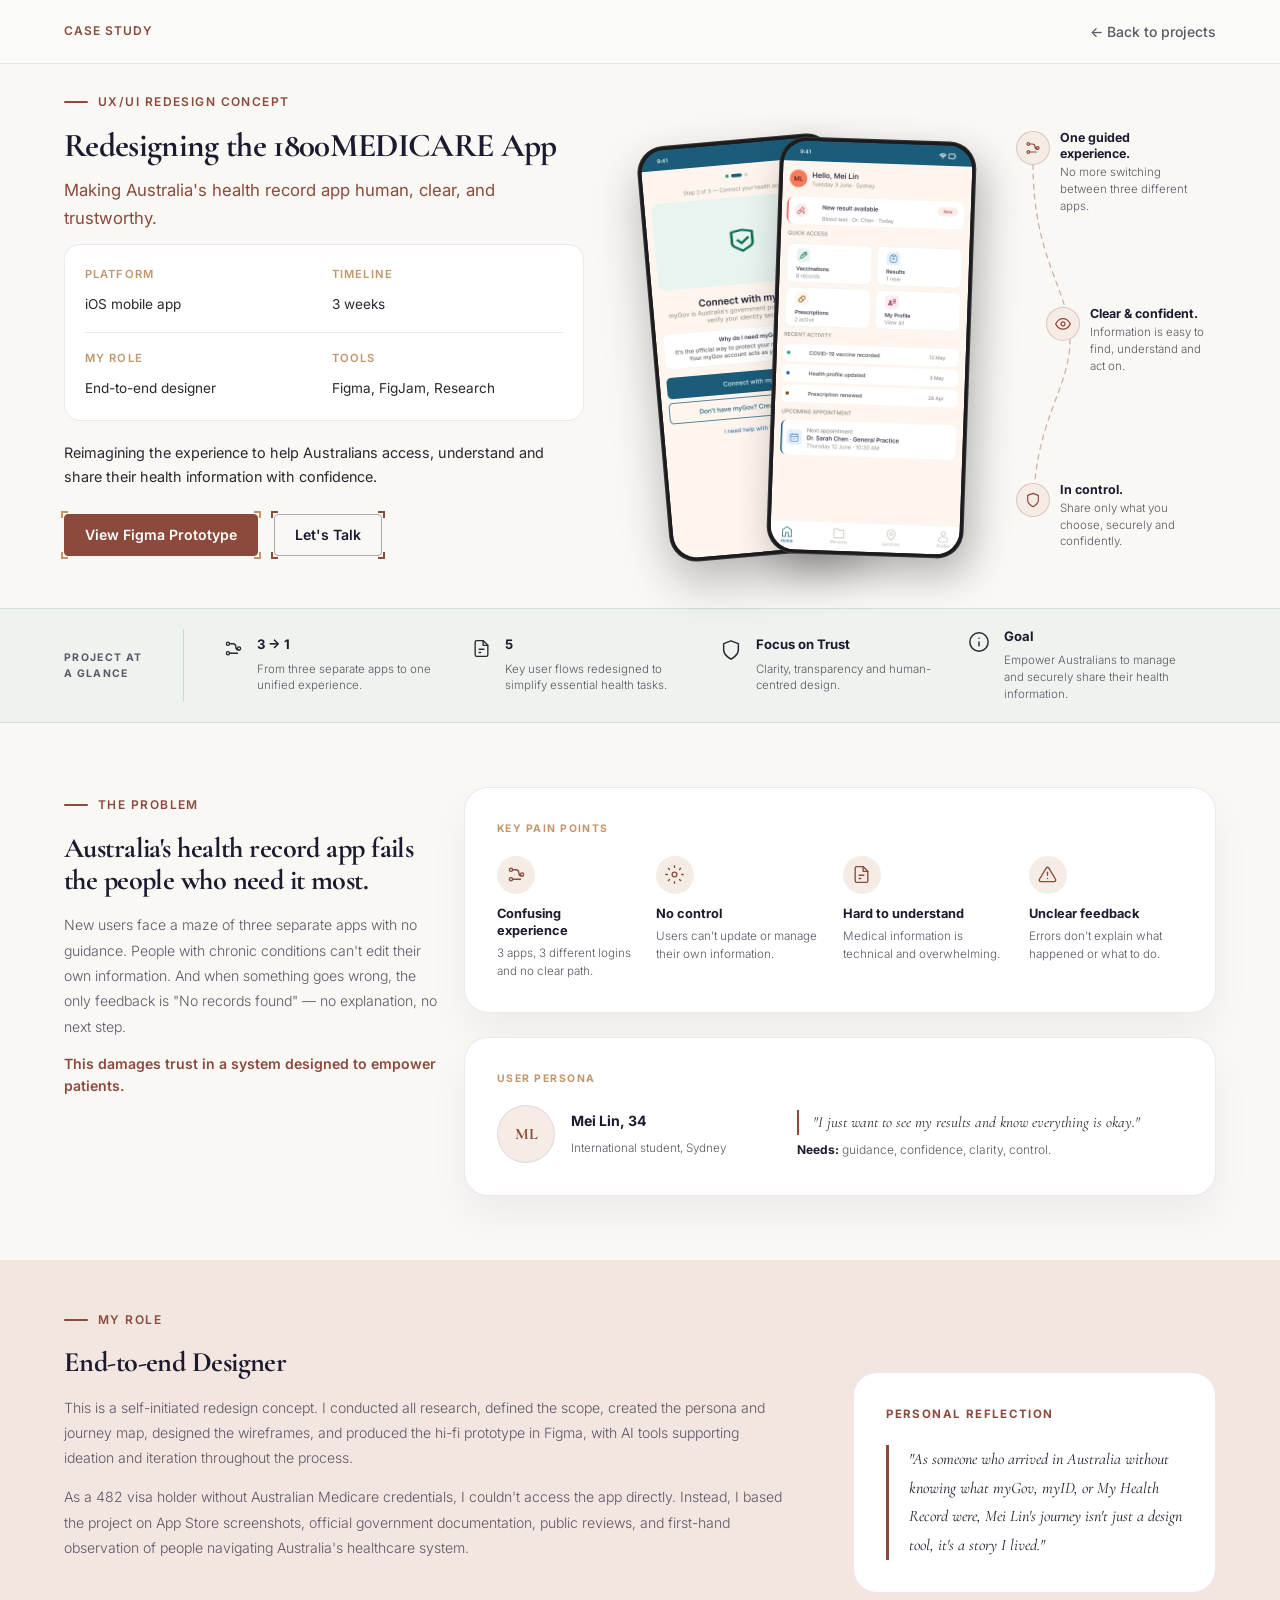
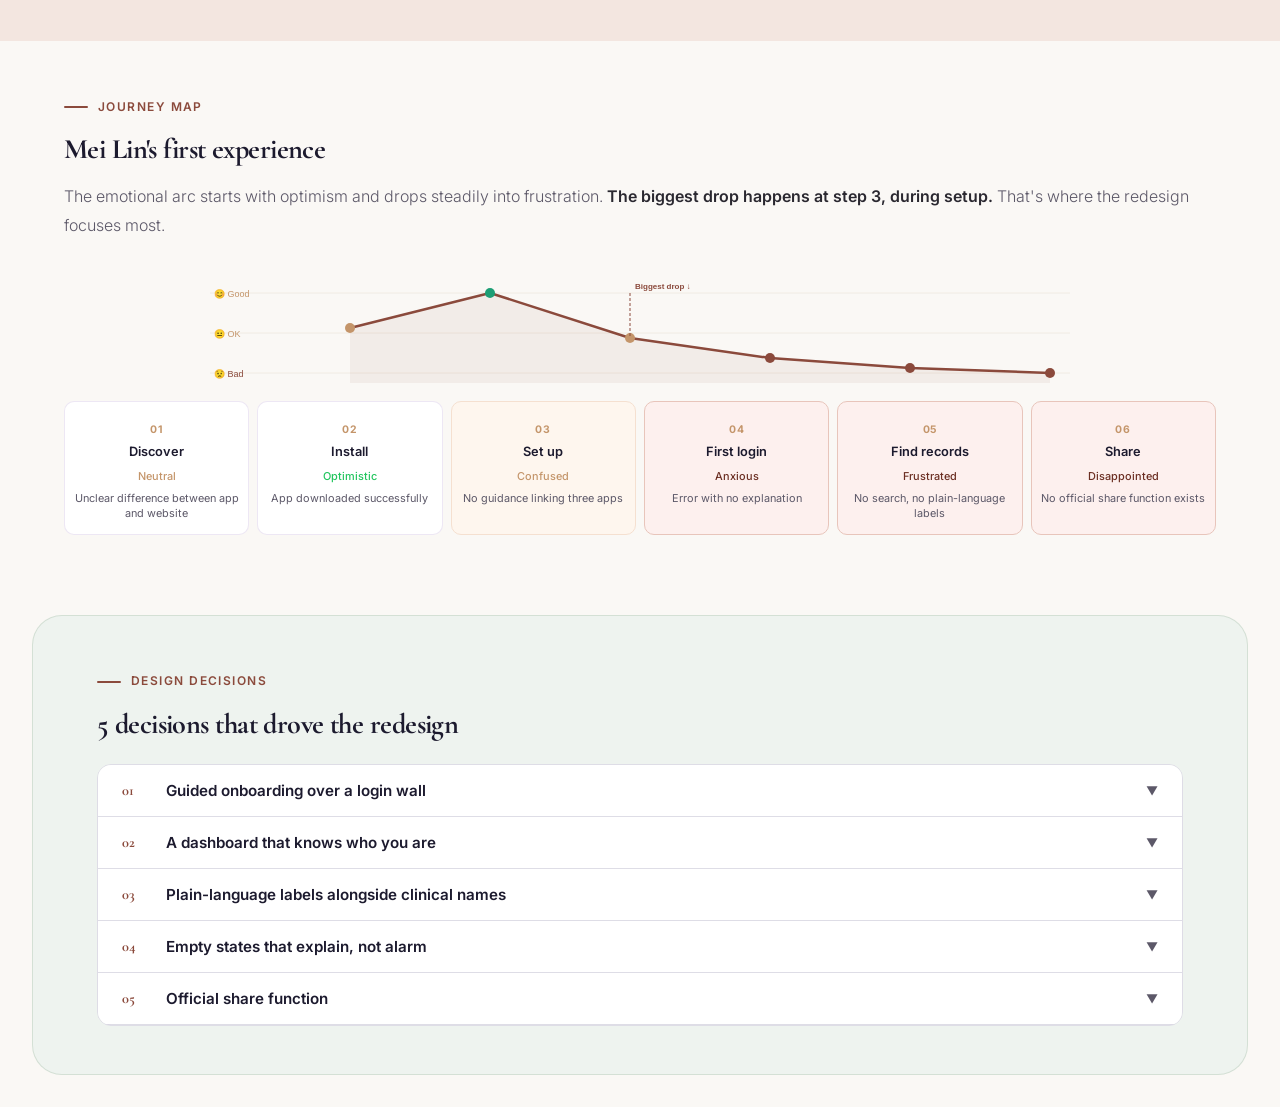
==== case-study-1800medicare.html @ b28e89ba "Add Design Decisions Section" ====
<!DOCTYPE html>
<html lang="en">

<head>
    <meta charset="UTF-8">
    <meta name="viewport" content="width=device-width, initial-scale=1.0">

    <title>1800MEDICARE Redesign — Marlene Ivon Rouvier</title>

    <link rel="preconnect" href="https://fonts.googleapis.com">
    <link rel="preconnect" href="https://fonts.gstatic.com" crossorigin>

    <link
        href="https://fonts.googleapis.com/css2?family=Cormorant+Garamond:wght@300;400;600;700&family=Instrument+Serif:ital@0;1&family=Inter:wght@300;400;500;600;700&display=swap"
        rel="stylesheet">

    <!-- Global CSS -->
    <link rel="stylesheet" href="css/base.css">
    <link rel="stylesheet" href="css/navigation.css">
    <link rel="stylesheet" href="css/buttons.css">
    <link rel="stylesheet" href="css/animations.css">
    <link rel="stylesheet" href="css/footer.css">

    <!-- Case Study -->
    <link rel="stylesheet" href="css/case-studies/1800medicare.css">
</head>
<!DOCTYPE html>
<html lang="en">

<head>
    <meta charset="UTF-8">
    <meta name="viewport" content="width=device-width, initial-scale=1.0">

    <title>1800MEDICARE Redesign — Marlene Ivon Rouvier</title>

    <link rel="preconnect" href="https://fonts.googleapis.com">
    <link rel="preconnect" href="https://fonts.gstatic.com" crossorigin>

    <link
        href="https://fonts.googleapis.com/css2?family=Cormorant+Garamond:wght@300;400;600;700&family=Instrument+Serif:ital@0;1&family=Inter:wght@300;400;500;600;700&display=swap"
        rel="stylesheet">

    <!-- Global CSS -->
    <link rel="stylesheet" href="css/base.css">
    <link rel="stylesheet" href="css/navigation.css">
    <link rel="stylesheet" href="css/buttons.css">
    <link rel="stylesheet" href="css/animations.css">
    <link rel="stylesheet" href="css/footer.css">

    <!-- Case Study -->
    <link rel="stylesheet" href="css/case-studies/1800medicare.css">
</head>

<body>
    <!-- NAV -->
    <nav class="navbar">

        <span class="navbar-label">
            Case Study
        </span>

        <a href="index.html#work" class="navbar-back">
            ← Back to projects
        </a>

    </nav>

    <!-- HERO -->
    <section class="cs-hero fade-up">

        <div class="cs-hero-grid">

            <!-- LEFT COLUMN -->
            <div class="cs-hero-left">

                <p class="cs-section-eyebrow">
                    UX/UI Redesign Concept
                </p>

                <h1 class="cs-title">
                    Redesigning the 1800MEDICARE App
                </h1>

                <p class="cs-subtitle">
                    Making Australia's health record app human, clear, and trustworthy.
                </p>

                <div class="cs-project-card">

                    <div class="cs-project-grid cs-project-grid--border">

                        <div class="cs-meta-item">
                            <span class="cs-meta-label">Platform</span>
                            <p class="cs-meta-value">iOS mobile app</p>
                        </div>

                        <div class="cs-meta-item">
                            <span class="cs-meta-label">Timeline</span>
                            <p class="cs-meta-value">3 weeks</p>
                        </div>

                    </div>

                    <div class="cs-project-grid">

                        <div class="cs-meta-item">
                            <span class="cs-meta-label">My Role</span>
                            <p class="cs-meta-value">End-to-end designer</p>
                        </div>

                        <div class="cs-meta-item">
                            <span class="cs-meta-label">Tools</span>
                            <p class="cs-meta-value">Figma, FigJam, Research</p>
                        </div>

                    </div>

                </div>

                <p class="cs-reimagine">
                    Reimagining the experience to help Australians access, understand and share their health
                    information with confidence.
                </p>

                <div class="cs-cta-row">

                    <a href="https://www.figma.com/proto/Ttq78JBfMDkbmSmDceXAiI/1800MEDICARE-%E2%80%94-UX-Redesign-Marlene-Ivon-Rouvier-%C2%B7-2026?node-id=2-3&t=emNvY8ijA3OHUoI8-1"
                        target="_blank" class="btn btn-primary">

                        <span class="c-tl"></span>
                        <span class="c-tr"></span>
                        <span class="c-bl"></span>
                        <span class="c-br"></span>

                        View Figma Prototype

                    </a>

                    <a href="mailto:marlenei.rouvier@gmail.com" class="btn btn-ghost">

                        <span class="c-tl"></span>
                        <span class="c-tr"></span>
                        <span class="c-bl"></span>
                        <span class="c-br"></span>

                        Let's Talk

                    </a>

                </div>

            </div>

            <!-- RIGHT COLUMN -->
            <div class="cs-hero-right">

                <div class="cs-phones-wrap">

                    <div class="cs-phone cs-phone-back">
                        <img src="./assets/images/1800-medicare-onboarding-mobile.png"
                            alt="1800MEDICARE onboarding screen">
                    </div>

                    <div class="cs-phone cs-phone-front">
                        <img src="./assets/images/1800-medicare-home-mobile.png" alt="1800MEDICARE dashboard">
                    </div>

                </div>

                <div class="cs-highlights">

                    <div class="cs-icons-wrap">

                        <svg class="cs-connector-svg" viewBox="0 0 200 420" fill="none"
                            xmlns="http://www.w3.org/2000/svg">

                            <path d="M17 34 C17 130, 54 160, 54 210 C54 260, 17 290, 17 386" stroke="var(--primary)"
                                stroke-width="1.3" stroke-dasharray="5 5" stroke-linecap="round" opacity="0.4" />

                        </svg>

                        <div class="cs-icon-item cs-icon-item-1">

                            <div class="cs-icon-circle">

                                <svg width="16" height="16" viewBox="0 0 24 24" fill="none" stroke="var(--primary)"
                                    stroke-width="1.8" stroke-linecap="round" stroke-linejoin="round">

                                    <circle cx="5" cy="6" r="2" />
                                    <circle cx="19" cy="12" r="2" />
                                    <circle cx="5" cy="18" r="2" />

                                    <path d="M7 6h4a4 4 0 0 1 4 4a4 4 0 0 0 4 4" />
                                    <path d="M17 18H7" />

                                </svg>

                            </div>

                            <div>

                                <div class="cs-icon-title">
                                    One guided experience.
                                </div>

                                <div class="cs-icon-sub">
                                    No more switching between three different apps.
                                </div>

                            </div>

                        </div>

                        <div class="cs-icon-item cs-icon-item-2">

                            <div class="cs-icon-circle">

                                <svg width="16" height="16" viewBox="0 0 24 24" fill="none" stroke="var(--primary)"
                                    stroke-width="1.8" stroke-linecap="round" stroke-linejoin="round">

                                    <path d="M1 12s4-8 11-8 11 8 11 8-4 8-11 8-11-8-11-8z" />
                                    <circle cx="12" cy="12" r="3" />

                                </svg>

                            </div>

                            <div>

                                <div class="cs-icon-title">
                                    Clear &amp; confident.
                                </div>

                                <div class="cs-icon-sub">
                                    Information is easy to find, understand and act on.
                                </div>

                            </div>

                        </div>

                        <div class="cs-icon-item cs-icon-item-3">

                            <div class="cs-icon-circle">

                                <svg width="16" height="16" viewBox="0 0 24 24" fill="none" stroke="var(--primary)"
                                    stroke-width="1.8" stroke-linecap="round" stroke-linejoin="round">

                                    <path d="M12 22s8-4 8-10V5l-8-3-8 3v7c0 6 8 10 8 10z" />

                                </svg>

                            </div>

                            <div>

                                <div class="cs-icon-title">
                                    In control.
                                </div>

                                <div class="cs-icon-sub">
                                    Share only what you choose, securely and confidently.
                                </div>

                            </div>

                        </div>

                    </div>

                </div>

            </div>

        </div>

    </section>

    <!-- PROJECT AT GLANCE -->
    <section class="cs-glance">

        <aside class="cs-glance-label">
            PROJECT AT<br>A GLANCE
        </aside>

        <div class="cs-glance-items" id="project-glance"></div>

    </section>

    <!-- PROBLEM SECTION -->
    <section class="cs-content">

        <div class="cs-problem-wrap fade-up">

            <!-- LEFT -->
            <div class="cs-problem-left">

                <div class="cs-section-eyebrow"> The Problem </div>

                <h2 class="cs-section-title">
                    Australia's health record app fails the people who need it most.
                </h2>

                <p class="cs-section-text">
                    New users face a maze of three separate apps with no guidance. People with
                    chronic conditions can't edit their own information. And when something goes wrong, the only
                    feedback is "No records found" — no explanation, no next step.
                </p>

                <p class="cs-problem-highlight">
                    This damages trust in a system designed to empower patients.
                </p>

            </div>

            <!-- RIGHT -->
            <div class="cs-problem-right">

                <div class="cs-problem-card">

                    <div class="cs-card-eyebrow">
                        Key Pain Points
                    </div>

                    <div id="pain-points" class="cs-pain-grid"> </div>

                </div>

                <div class="cs-problem-card">

                    <div class="cs-card-eyebrow">
                        User Persona
                    </div>

                    <div id="persona"></div>

                </div>

            </div>

        </div>

    </section>

    <!-- MY ROLE SECTION -->
    <section class="cs-role fade-up">

        <div class="cs-role-left">

            <div class="cs-section-eyebrow">
                My Role
            </div>

            <h2 class="cs-section-title">
                End-to-end Designer
            </h2>

            <p class="cs-section-text">
                This is a self-initiated redesign concept. I conducted all research,
                defined the scope, created the persona and journey map, designed the
                wireframes, and produced the hi-fi prototype in Figma, with AI tools
                supporting ideation and iteration throughout the process.
            </p>

            <p class="cs-section-text">
                As a 482 visa holder without Australian Medicare credentials, I
                couldn't access the app directly. Instead, I based the project on
                App Store screenshots, official government documentation, public
                reviews, and first-hand observation of people navigating Australia's
                healthcare system.
            </p>

        </div>

        <aside class="cs-role-reflection">

            <span class="cs-reflection-label">
                Personal Reflection
            </span>

            <blockquote class="cs-reflection-quote">
                "As someone who arrived in Australia without knowing what myGov,
                myID, or My Health Record were, Mei Lin's journey isn't just a
                design tool, it's a story I lived."
            </blockquote>

        </aside>

    </section>




    <!-- JOURNEY MAP -->
    <section class="cs-section fade-up">

        <div class="cs-section-eyebrow">
            Journey map
        </div>

        <h2 class="cs-section-title">
            Mei Lin's first experience
        </h2>

        <p class="cs-section-description">
            The emotional arc starts with optimism and drops steadily into frustration.
            <strong>The biggest drop happens at step 3, during setup.</strong>
            That's where the redesign focuses most.
        </p>

        <div class="cs-journey-chart">

            <svg viewBox="0 0 860 120" xmlns="http://www.w3.org/2000/svg">

                <line x1="0" y1="20" x2="860" y2="20" stroke="#F0EBE3" stroke-width="1" />
                <line x1="0" y1="60" x2="860" y2="60" stroke="#F0EBE3" stroke-width="1" />
                <line x1="0" y1="100" x2="860" y2="100" stroke="#F0EBE3" stroke-width="1" />

                <text x="4" y="24" font-size="9" fill="#C4956A" font-family="Plus Jakarta Sans, sans-serif">
                    😊 Good
                </text>

                <text x="4" y="64" font-size="9" fill="#C4956A" font-family="Plus Jakarta Sans, sans-serif">
                    😐 OK
                </text>

                <text x="4" y="104" font-size="9" fill="#8B4A3C" font-family="Plus Jakarta Sans, sans-serif">
                    😟 Bad
                </text>

                <polyline points="140,55 280,20 420,65 560,85 700,95 840,100" fill="none" stroke="#8B4A3C"
                    stroke-width="2.5" stroke-linejoin="round" stroke-linecap="round" />

                <polygon points="140,55 280,20 420,65 560,85 700,95 840,100 840,110 140,110" fill="#8B4A3C"
                    opacity="0.07" />

                <circle cx="140" cy="55" r="5" fill="#C4956A" />
                <circle cx="280" cy="20" r="5" fill="#1D9E75" />
                <circle cx="420" cy="65" r="5" fill="#C4956A" />
                <circle cx="560" cy="85" r="5" fill="#8B4A3C" />
                <circle cx="700" cy="95" r="5" fill="#8B4A3C" />
                <circle cx="840" cy="100" r="5" fill="#8B4A3C" />

                <line x1="420" y1="20" x2="420" y2="65" stroke="#8B4A3C" stroke-width="1" stroke-dasharray="3 2" />

                <text x="425" y="16" font-size="8" fill="#8B4A3C" font-family="Plus Jakarta Sans, sans-serif"
                    font-weight="600">
                    Biggest drop ↓
                </text>

            </svg>

        </div>

        <div class="cs-journey-grid" id="journey-grid">
        </div>

    </section>

    <!-- DESIGN DECISIONS -->
    <section class="cs-section cs-section-design fade-up">

        <div class="cs-section-eyebrow">
            Design decisions
        </div>

        <h2 class="cs-section-title">
            5 decisions that drove the redesign
        </h2>

        <div class="accordion" id="design-decisions">
        </div>

    </section>


    <script type="module" src="./js/app.js"></script>

</body>

</html>
---- css/base.css ----
/**********************************************
VARIABLES
**********************************************/

:root {

    /* Brand */
    --primary: #8B4A3C;
    --primary-dark: #6B2E22;
    --primary-light: #F5EDE5;

    --accent: #C4956A;
    --accent-light: #F5E0D0;
    --accent-ultralight: #FEF6EE;
    --blush-background: #F3E6E0;

    --sage-light: #EEF3EF;

    /* Neutrals */
    --cream: #FAF8F5;
    --sand: #F0EBE3;
    --white: #FFFFFF;

    /* Text */
    --dark: #1C1A2E;
    --text: #2A2830;
    --text-muted: #5C5868;
    --warm-gray: #8A8178;

    /* Feedback */
    --success: #22C55E;

    /* Borders */
    --border: rgba(107, 63, 160, .12);

    /* Typography */
    --serif: "Cormorant Garamond", Georgia, serif;
    --instrument: "Instrument Serif", Georgia, serif;
    --sans: "Inter", system-ui, sans-serif;

    /* Medicare */
    --med-teal: #1A5C7A;
    --med-teal-light: #E8F4F0;
    --med-sage: #6B8F71;
    --med-badstatus-bg: #FDF0EE;
    --med-badstatus-border: #E8C5BB;

}

/**********************************************
RESET
**********************************************/

*,
*::before,
*::after {
    margin: 0;
    padding: 0;
    box-sizing: border-box;
}

/**********************************************
GLOBAL
**********************************************/

html {
    scroll-behavior: smooth;
    overflow-x: hidden;
}

body {
    font-family: var(--sans);
    font-size: 16px;
    line-height: 1.7;

    color: var(--text);
    background: var(--cream);
}

::selection {
    background: var(--primary);
    color: var(--white);
}
---- css/navigation.css ----
/**********************************************
NAVIGATION
**********************************************/

.navbar {
    position: fixed;
    top: 0;
    left: 0;
    right: 0;

    z-index: 100;

    display: flex;
    align-items: center;
    justify-content: space-between;

    height: 64px;
    padding: 0 5vw;

    background: rgba(250, 250, 247, .9);
    backdrop-filter: blur(12px);

    border-bottom: 1px solid var(--border);
}

.nav-logo {
    display: flex;
    align-items: center;
    gap: 10px;
    text-decoration: none;
}

.nav-logo-monogram {
    font-family: var(--instrument);
    font-size: 1.25rem;
    color: var(--primary);
    letter-spacing: -0.01em;
    line-height: 1;
    white-space: nowrap;
    display: none;
}

.nav-logo-divider {
    color: var(--accent);
    font-weight: 300;
    margin: 0 1px;
}

.nav-logo-fullname {
    font-family: var(--instrument);
    font-size: 1.4rem;
    font-weight: 400;
    letter-spacing: 0.01em;
    color: var(--primary);
    white-space: nowrap;
    padding-left: 6px;
}


.nav-links {
    display: flex;
    gap: 2rem;
    list-style: none;
}

.nav-links a {
    font-size: 0.875rem;
    color: var(--text-muted);
    text-decoration: none;
    letter-spacing: 0.02em;
    transition: color 0.2s;
}

.nav-links a:hover {
    color: var(--primary);
}

/**********************************************
NAVIGATION MEDIA QUERIES
**********************************************/

@media (max-width:767px) {

    .nav-logo-fullname {
        display: none;
    }

    .nav-logo-monogram {
        display: inline;
    }

}
---- css/buttons.css ----
/**********************************************
BUTTONS
**********************************************/

.btn {
    display: inline-flex;
    align-items: center;
    gap: 8px;
    padding: 8px 20px;
    border-radius: 4px;
    font-size: 0.88rem;
    font-weight: 600;
    text-decoration: none;
    cursor: pointer;
    border: none;
    font-family: var(--sans);
    position: relative;

    transition:
        background-color .2s,
        border-color .2s,
        color .2s,
        transform .2s,
        box-shadow .2s;
}

.btn-small {
    padding: 6px 16px;
    font-size: .82rem;
}

.btn [class^="c-"] {
    position: absolute;
    width: 7px;
    height: 7px;
    background: transparent;
    z-index: 1;
}

.btn .c-tl {
    top: -4px;
    left: -4px;
    border-top: 2px solid currentColor;
    border-left: 2px solid currentColor;
}

.btn .c-tr {
    top: -4px;
    right: -4px;
    border-top: 2px solid currentColor;
    border-right: 2px solid currentColor;
}

.btn .c-bl {
    bottom: -4px;
    left: -4px;
    border-bottom: 2px solid currentColor;
    border-left: 2px solid currentColor;
}

.btn .c-br {
    bottom: -4px;
    right: -4px;
    border-bottom: 2px solid currentColor;
    border-right: 2px solid currentColor;
}

/**********************************************
BUTTON DECORATION
**********************************************/

.btn-primary [class^="c-"] {
    border-color: var(--accent);
}

/**********************************************
PRIMARY BUTTON
**********************************************/

.btn-primary {
    background: var(--primary);
    color: var(--white);
    border: 1.5px solid var(--primary);
}

.btn-primary:hover {
    background: var(--primary-dark);
    border-color: var(--primary-dark);
    transform: translateY(-2px);
    box-shadow: 0 6px 20px rgba(139, 74, 60, 0.25);
}

/**********************************************
GHOST BUTTON
**********************************************/

.btn-ghost {
    background: transparent;
    color: var(--dark);
    border: 1.5px solid rgba(28, 26, 46, 0.35);
}

.btn-ghost:hover {
    border-color: var(--primary);
    color: var(--primary);
    transform: translateY(-2px);
}

.btn-ghost [class^="c-"] {
    border-color: var(--primary);
}

.btn-ghost:hover [class^="c-"] {
    border-color: var(--primary);
}
---- css/animations.css ----
/***************************
ANIMATIONS 
****************************/

.fade-delay-1 {
    transition-delay: .15s;
}

/*.fade-up {
    opacity: 0;
    transform: translateY(24px);
    transition: opacity 0.6s ease, transform 0.6s ease;
}

.fade-up.visible {
    opacity: 1;
    transform: translateY(0);
}*/

@keyframes pulse{

    0%,
    100%{
        box-shadow:0 0 0 0 rgba(34,197,94,.5);
    }

    50%{
        box-shadow:0 0 0 6px rgba(34,197,94,0);
    }

}

/******************************
 SKILLS STRIP ANIMATIONS
******************************/

@keyframes ticker {

  from {
    transform: translateX(0);
  }

  to {
    transform: translateX(-50%);
  }

}

/****************************************
PROCESS SECTION ANIMATIONS
****************************************/

@keyframes processFadeIn {
  from {
    opacity: 0;
    transform: translateY(6px);
  }

  to {
    opacity: 1;
    transform: translateY(0);
  }
}

/****************************************
SCROLL TO TOP ANIMATIONS
****************************************/

@keyframes arrowFloat {
  from {
    transform: translateY(0);
  }
  to {
    transform: translateY(-4px);
  }
}
---- css/footer.css ----
/**********************************************
FOOTER
**********************************************/

.footer {
    padding: 1rem;
    background: var(--primary);
    display: flex;
    justify-content: center;
    align-items: center;
}

.footer-text {
    font-size: .8rem;
    color: rgba(255, 255, 255, .7);
    text-align: center;
    line-height: 1.6;
    font-weight: 400;
}
---- css/case-studies/1800medicare.css ----
/* ==========================================================
   NAV SECTION
========================================================== */

.navbar {
    position: sticky;
    top: 0;
    z-index: 100;
}

.navbar .container {
    display: flex;
    justify-content: space-between;
    align-items: center;
    min-height: 72px;
}

.navbar-label {
    font-size: .75rem;
    font-weight: 600;
    letter-spacing: .08em;
    text-transform: uppercase;
    color: var(--primary);
}

.navbar-back {
    color: var(--text-muted);
    text-decoration: none;
    font-weight: 500;
    transition: color .3s ease;
    font-size: .875rem;
}

.navbar-back:hover {
    color: var(--primary-dark);
}

/* ==========================================================
   HERO SECTION
========================================================== */

.cs-hero {
    padding: 1rem 5vw 3rem;
}

.cs-hero-grid {
    display: grid;
    grid-template-columns: repeat(2, 1fr);
    gap: 5rem;
    align-items: center;
}

.cs-hero-right {
    position: relative;
    display: flex;
    align-items: center;
    justify-content: center;
    gap: .5rem;
    min-height: 480px;
}

.cs-project-card {
    padding: 1.25rem;
    margin-bottom: 1.25rem;
    background: var(--white);
    border: 1px solid var(--border);
    border-radius: 16px;
}

.cs-project-grid {
    display: grid;
    grid-template-columns: repeat(2, 1fr);
    gap: 1rem;
}

.cs-project-grid--border {
    padding-bottom: 1rem;
    margin-bottom: 1rem;

    border-bottom: 1px solid var(--border);
}

.cs-meta-item {
    display: flex;
    flex-direction: column;
    gap: .35rem;
}

.cs-meta-label {
    font-size: 0.7rem;
    font-weight: 600;
    letter-spacing: 0.1em;
    text-transform: uppercase;
    color: var(--accent);
    margin-bottom: 3px;
}

.cs-meta-value {
    font-size: 0.85rem;
    color: var(--text);
}

.cs-phones-wrap {
    position: relative;
    width: 330px;
    height: 480px;
    flex-shrink: 0;
    margin-left: -10px;
}

.cs-phone {
    position: absolute;
    width: 195px;
    background: #1c1c1e;
    border-radius: 26px;
    padding: 3px 3px;
    box-shadow: 0 0 0 1px #3a3a3c, 0 20px 48px rgba(0, 0, 0, 0.28);
    overflow: hidden;
}

.cs-phone img {
    width: 100%;
    border-radius: 24px;
    display: block;
}

.cs-phone-back {
    left: 0;
    top: 60px;
    transform: rotate(-5deg);
    z-index: 1;
}

.cs-phone-front {
    left: 120px;
    top: 60px;
    transform: rotate(2deg);
    z-index: 2;
    box-shadow: 0 0 0 1px #3a3a3c, 8px 16px 40px rgba(0, 0, 0, 0.3);
}

.cs-icons-wrap {
    position: relative;
    width: 200px;
    height: 420px;
    flex-shrink: 0;
    margin-left: 24px;
    margin-top: 40px;
}

.cs-icon-item {
    position: absolute;
    display: flex;
    gap: 0.6rem;
    align-items: flex-start;
    z-index: 1;
    max-width: 185px;
}

.cs-icon-circle {
    width: 34px;
    height: 34px;
    border-radius: 50%;
    background: var(--primary-light);
    border: 1.5px solid rgba(139, 74, 60, 0.25);
    display: flex;
    align-items: center;
    justify-content: center;
    flex-shrink: 0;
    margin-top: 1px;
}

.cs-icon-title {
    font-size: 0.78rem;
    font-weight: 700;
    color: var(--dark);
    line-height: 1.3;
    margin-bottom: 2px;
}

.cs-icon-sub {
    font-size: 0.72rem;
    color: var(--text-muted);
    line-height: 1.45;
    font-weight: 300;
}

.cs-section-eyebrow {
    display: inline-flex;
    align-items: center;
    gap: 10px;
    margin-bottom: 1rem;
    color: var(--primary);
    font-size: .75rem;
    font-weight: 600;
    letter-spacing: .12em;
    text-transform: uppercase;
}

.cs-section-eyebrow:before {
    content: '';
    display: inline-block;
    width: 24px;
    height: 2px;
    background: var(--primary);
    border-radius: 1px;
}

.cs-connector-svg {
    position: absolute;
    left: 0;
    top: 0;
    width: 100%;
    height: 100%;
    pointer-events: none;
}

.cs-icon-item-1 {
    top: 0;
    left: 0;
}

.cs-icon-item-2 {
    top: 50%;
    left: 30px;
    transform: translateY(-50%);
}

.cs-icon-item-3 {
    bottom: 0;
    left: 0;
}

.cs-eyebrow::before {
    content: "";
    display: inline-block;
    width: 24px;
    height: 2px;

    background: var(--primary);
    border-radius: 1px;
}

.cs-title {
    font-family: var(--serif);
    font-size: clamp(1.4rem, 2.6vw, 2.1rem);
    line-height: 1.1;
    letter-spacing: -.02em;
    color: var(--dark);
    margin-bottom: .75rem;
}

.cs-subtitle {
    font-size: 1.05rem;
    color: var(--primary);
    line-height: 1.65;
    margin-bottom: .75rem;
    font-weight: 400;
}

.cs-reimagine {
    max-width: 480px;
    margin-bottom: 1.5rem;
    font-size: .9rem;
    line-height: 1.7;
}

.cs-cta-row {
    display: flex;
    flex-wrap: wrap;
    gap: 1rem;
    margin-top: 1.5rem;
}

@media (max-width: 992px) {

    .cs-hero-grid {
        grid-template-columns: 1fr;
    }

    .cs-hero-right {
        min-height: 360px;
        justify-content: flex-start;
    }

    .cs-icons-wrap {
        right: 0;
    }

}

/*==================================================
PROJECT AT A GLANCE
==================================================*/

.cs-glance {
    padding: 1.25rem 5vw;
    background: var(--sage-light);
    border-top: 1px solid rgba(107, 143, 113, 0.2);
    border-bottom: 1px solid rgba(107, 143, 113, 0.2);
    display: flex;
    align-items: stretch;
    gap: 0;
}

.cs-glance-label {
    font-family: var(--sans);
    font-size: 0.65rem;
    font-weight: 700;
    letter-spacing: 0.13em;
    text-transform: uppercase;
    color: var(--text-muted);
    line-height: 1.5;
    padding-right: 2.5rem;
    border-right: 1px solid rgba(107, 143, 113, 0.25);
    display: flex;
    align-items: center;
    white-space: nowrap;
    flex-shrink: 0;
}

.cs-glance-items {
    display: flex;
    flex: 1;
    align-items: center;
    padding-left: 2.5rem;
    gap: 0;
}

.cs-glance-item {
    display: flex;
    align-items: flex-start;
    gap: 0.9rem;
    flex: 1;
    padding: 0 1.5rem 0 0;
}

.cs-glance-icon {
    color: var(--sage-dark);
    flex-shrink: 0;
    margin-top: 2px;
}

.cs-glance-content {
    display: flex;
    flex-direction: column;
    gap: .35rem;
}

.cs-glance-stat {
    font-family: var(--sans);
    font-size: 0.82rem;
    font-weight: 700;
    color: var(--dark);
    line-height: 1.2;
    margin-bottom: 2px;
}

.cs-glance-desc {
    font-family: var(--sans);
    font-size: 0.72rem;
    color: var(--text-muted);
    line-height: 1.45;
    font-weight: 300;
}

@media (max-width: 992px) {

    .cs-glance-grid {
        grid-template-columns: 1fr;
    }

    .cs-glance-items {
        grid-template-columns: 1fr;
    }

}

/* ==========================================================
   THE PROBLEM
========================================================== */

.cs-content {
    padding: 4rem 5vw;
}

.cs-problem-wrap {
    display: grid;
    grid-template-columns: 1fr 2fr;
    gap: 1.5rem;
    align-items: start;
}

/* LEFT COLUMN */
.cs-problem-eyebrow::before {
    content: "";
    width: 24px;
    height: 2px;
    background: var(--primary);
}

.cs-section-title {
    font-family: var(--serif);
    font-size: clamp(1.4rem, 2.2vw, 1.9rem);
    color: var(--dark);
    line-height: 1.15;
    letter-spacing: -0.02em;
    margin-bottom: 1rem;
}

.cs-section-text {
    font-size: 0.88rem;
    color: var(--text-muted);
    line-height: 1.8;
    font-weight: 300;
    margin-bottom: 0.85rem;
}

.cs-problem-highlight {
    font-size: 0.88rem;
    color: var(--primary);
    font-weight: 600;
    line-height: 1.6;
}

/* RIGHT COLUMN */

.cs-problem-right {
    display: flex;
    flex-direction: column;
    gap: 1.5rem;
}

.cs-problem-card {
    padding: 2rem;
    background: var(--white);
    border: 1px solid var(--border);
    border-radius: 24px;
    box-shadow:
        0 20px 40px rgba(28, 26, 46, .05);
}

.cs-card-eyebrow {
    font-size: 0.65rem;
    font-weight: 700;
    letter-spacing: 0.14em;
    text-transform: uppercase;
    color: var(--accent);
    margin-bottom: 1.1rem;
}

/* PAIN POINTS */

.cs-pain-grid {
    display: flex;
    gap: 1.5rem;
}

.cs-pain-grid>div {
    display: flex;
    flex-direction: column;
}

.cs-pain-icon {
    width: 38px;
    height: 38px;
    margin-bottom: .8rem;
    display: flex;
    align-items: center;
    justify-content: center;
    border-radius: 50%;
    background: var(--primary-light);
    color: var(--primary);
}

.cs-pain-title {
    font-size: 0.8rem;
    font-weight: 700;
    color: var(--dark);
    margin-bottom: 0.25rem;
    line-height: 1.3;
}

.cs-pain-desc {
    font-size: 0.73rem;
    color: var(--text-muted);
    line-height: 1.55;
    font-weight: 300;
}

/* PERSONA */

.cs-persona-top {
    display: flex;
    align-items: center;
    gap: 1rem;
    margin-bottom: 1.5rem;
}

.cs-persona-layout {
    display: grid;
    grid-template-columns: 260px 1fr;
    gap: 2.5rem;
    align-items: center;
}

.cs-persona-profile {
    display: flex;
    align-items: center;
    gap: 1rem;
}

.cs-persona-avatar {
    width: 58px;
    height: 58px;
    display: flex;
    align-items: center;
    justify-content: center;
    border-radius: 50%;
    background: var(--primary-light);
    color: var(--primary);
    font-weight: 700;
    border: 1px solid var(--border);
    font-family: var(--serif);
}

.cs-persona-name {
    font-size: 0.88rem;
    font-weight: 700;
    color: var(--dark);
    margin-bottom: 0.4rem;
}

.cs-persona-role {
    font-size: 0.73rem;
    color: var(--text-muted);
    font-weight: 300;
}

.cs-persona-quote {
    font-family: var(--serif);
    font-size: 0.95rem;
    color: var(--text);
    line-height: 1.65;
    font-style: italic;
    border-left: 2px solid var(--primary);
    padding-left: 0.85rem;
    margin-bottom: 0.3rem;
}

.cs-persona-needs {
    font-size: 0.75rem;
    color: var(--text-muted);
    line-height: 1.6;
    font-weight: 300;
}

.cs-persona-needs strong {
    color: var(--dark);
}

/* RESPONSIVE */

@media (max-width: 900px) {
    .cs-problem-wrap {
        grid-template-columns: 1fr;
    }

    .cs-problem-left {
        position: static;
    }

    .cs-pain-grid {
        grid-template-columns: 1fr;
    }

    .cs-persona-layout {
        grid-template-columns: 1fr;
        gap: 1.5rem;
    }

}

/* ==========================================================
   MY ROLE
========================================================== */

.cs-role {
    display: grid;
    grid-template-columns: 2fr 1fr;
    gap: 4rem;
    align-items: start;
    padding: 3rem 5vw;
    font-size: 0.72rem;
    color: var(--text-muted);
    background-color: var(--blush-background);
}

.cs-role-skills {
    display: flex;
    flex-wrap: wrap;
    gap: .75rem;
    margin: 2rem 0;
}

.cs-role-chip {
    padding: .6rem 1rem;
    border: 1px solid var(--border);
    border-radius: 999px;
    background: var(--white);
    font-size: .8rem;
    font-weight: 500;
    color: var(--primary);
}

.cs-role-reflection {
    margin-top: 4rem;
    padding: 2rem;
    background: var(--white);
    border: 1px solid var(--border);
    border-radius: 24px;
}

.cs-reflection-label {
    display: inline-block;
    margin-bottom: 1.25rem;
    color: var(--primary);
    font-size: .72rem;
    font-weight: 700;
    letter-spacing: .12em;
    text-transform: uppercase;
}

.cs-reflection-quote {
    margin: 0;
    padding-left: 1.25rem;
    border-left: 3px solid var(--primary);
    font-family: var(--serif);
    font-size: 1rem;
    line-height: 1.8;
    font-style: italic;
    color: var(--dark);
}

@media (max-width:900px) {
    .cs-role {
        grid-template-columns: 1fr;
        gap: 2.5rem;
    }

    .cs-role-reflection {
        position: static;
    }
}







/* ==========================================================
   JOURNEY MAP
========================================================== */

.cs-section {
    padding: 3rem 5vw;
}

.cs-section-description {
    font-size: 1rem;
    color: var(--text-muted);
    line-height: 1.85;
    font-weight: 300;
    margin-bottom: 1rem;
}

.cs-section p strong {
    color: var(--text);
    font-weight: 600;
}

.cs-journey-chart {
    margin-top: 2rem;
    overflow-x: auto;
    text-align: center;
}

.cs-journey-chart svg {
    width: 100%;
    max-width: 860px;
    display: block;
    margin: 0 auto;
}

.cs-journey-grid {
    display: grid;
    grid-template-columns: repeat(6, 1fr);
    gap: 0.5rem;
    margin-top: 0.5rem;
}

.cs-journey-card {
    text-align: center;
    padding: 0.75rem 0.5rem;
    background: var(--white);
    border-radius: 10px;
    border: 1px solid var(--border);
}

.cs-journey-card--neutral {
    background: var(--white);
}

.cs-journey-card--good .cs-journey-emotion {
    color: var(--success);
}

.cs-journey-card--focus {
    background: var(--accent-ultralight);
    border-color: var(--accent-light);
}

.cs-journey-card--focus .cs-journey-emotion {
    color: var(--accent);
}

.cs-journey-card--bad {
    background: var(--med-badstatus-bg);
    border-color: var(--med-badstatus-border);
}

.cs-journey-card--bad .cs-journey-emotion {
    color: var(--primary-dark);
}

.cs-journey-number {
    font-size: 0.65rem;
    font-weight: 700;
    color: var(--accent);
    letter-spacing: 0.08em;
    text-transform: uppercase;
    margin-bottom: 4px;
}

.cs-journey-title {
    font-size: 0.8rem;
    font-weight: 600;
    color: var(--dark);
    margin-bottom: 4px;
}

.cs-journey-emotion {
    font-size: 0.68rem;
    color: #C4956A;
    font-weight: 500;
    margin-bottom: 6px;
}

.cs-journey-description {
    font-size: 0.68rem;
    color: var(--text-muted);
    line-height: 1.4;
}

/* ==========================================================
   DESIGN DECISIONS
========================================================== */

.cs-section-design {
    background-color: var(--sage-light);
    margin: 2rem;
    border-radius: 30px;
    border: 1px solid rgba(107, 143, 113, 0.2);
}

.accordion-body {
    display: none;
}

.accordion {
    display: flex;
    flex-direction: column;
    border: 1px solid var(--border);
    border-radius: 14px;
    overflow: hidden;
    margin-top: 1.5rem;
}

.accordion-item {
    border-bottom: 1px solid var(--border);
}

.accordion-item.active .accordion-body {
    display: block;
}

.accordion-item.active .accordion-arrow {
    transform: rotate(180deg);
}

.accordion-trigger {
    width: 100%;
    background: #fff;
    border: none;
    cursor: pointer;
    padding: 1rem 1.5rem;
    display: flex;
    align-items: center;
    gap: 1rem;
    text-align: left;
    transition: background 0.2s;
    font-family: var(--sans);
}

.accordion-num {
    font-family: var(--serif);
    font-size: 0.9rem;
    font-weight: 700;
    color: var(--primary);
    flex-shrink: 0;
    min-width: 28px;
}

.accordion-title {
    font-size: 0.95rem;
    font-weight: 600;
    color: var(--dark);
    flex: 1;
}

.accordion-arrow {
    font-size: 0.75rem;
    color: var(--text-muted);
    transition: transform 0.2s;
    flex-shrink: 0;
}

.accordion-body {
    display: none;
    padding: 1rem 1.5rem 1.25rem;
    background: var(--cream);
}

.acc-ba {
    font-size: 0.85rem;
    line-height: 1.65;
    color: var(--text-muted);
    margin-bottom: 0.4rem;
    font-weight: 300;
}

.acc-ba strong {
    color: var(--dark);
    font-weight: 600;
}

.accordion-body.open {
    display: block;
}

.acc-note {
    margin-top: 0.75rem;
    background: var(--primary-light);
    border-radius: 8px;
    padding: 8px 12px;
    font-size: 0.75rem;
    color: var(--primary);
    font-family: monospace;
    border-left: 3px solid var(--primary);
    line-height: 1.5;
}

.acc-note::before {
    content: "⌨️ Dev note: ";
    font-weight: 600;
}
---- css/base.css ----
/**********************************************
VARIABLES
**********************************************/

:root {

    /* Brand */
    --primary: #8B4A3C;
    --primary-dark: #6B2E22;
    --primary-light: #F5EDE5;

    --accent: #C4956A;
    --accent-light: #F5E0D0;
    --accent-ultralight: #FEF6EE;
    --blush-background: #F3E6E0;

    --sage-light: #EEF3EF;

    /* Neutrals */
    --cream: #FAF8F5;
    --sand: #F0EBE3;
    --white: #FFFFFF;

    /* Text */
    --dark: #1C1A2E;
    --text: #2A2830;
    --text-muted: #5C5868;
    --warm-gray: #8A8178;

    /* Feedback */
    --success: #22C55E;

    /* Borders */
    --border: rgba(107, 63, 160, .12);

    /* Typography */
    --serif: "Cormorant Garamond", Georgia, serif;
    --instrument: "Instrument Serif", Georgia, serif;
    --sans: "Inter", system-ui, sans-serif;

    /* Medicare */
    --med-teal: #1A5C7A;
    --med-teal-light: #E8F4F0;
    --med-sage: #6B8F71;
    --med-badstatus-bg: #FDF0EE;
    --med-badstatus-border: #E8C5BB;

}

/**********************************************
RESET
**********************************************/

*,
*::before,
*::after {
    margin: 0;
    padding: 0;
    box-sizing: border-box;
}

/**********************************************
GLOBAL
**********************************************/

html {
    scroll-behavior: smooth;
    overflow-x: hidden;
}

body {
    font-family: var(--sans);
    font-size: 16px;
    line-height: 1.7;

    color: var(--text);
    background: var(--cream);
}

::selection {
    background: var(--primary);
    color: var(--white);
}
---- css/navigation.css ----
/**********************************************
NAVIGATION
**********************************************/

.navbar {
    position: fixed;
    top: 0;
    left: 0;
    right: 0;

    z-index: 100;

    display: flex;
    align-items: center;
    justify-content: space-between;

    height: 64px;
    padding: 0 5vw;

    background: rgba(250, 250, 247, .9);
    backdrop-filter: blur(12px);

    border-bottom: 1px solid var(--border);
}

.nav-logo {
    display: flex;
    align-items: center;
    gap: 10px;
    text-decoration: none;
}

.nav-logo-monogram {
    font-family: var(--instrument);
    font-size: 1.25rem;
    color: var(--primary);
    letter-spacing: -0.01em;
    line-height: 1;
    white-space: nowrap;
    display: none;
}

.nav-logo-divider {
    color: var(--accent);
    font-weight: 300;
    margin: 0 1px;
}

.nav-logo-fullname {
    font-family: var(--instrument);
    font-size: 1.4rem;
    font-weight: 400;
    letter-spacing: 0.01em;
    color: var(--primary);
    white-space: nowrap;
    padding-left: 6px;
}


.nav-links {
    display: flex;
    gap: 2rem;
    list-style: none;
}

.nav-links a {
    font-size: 0.875rem;
    color: var(--text-muted);
    text-decoration: none;
    letter-spacing: 0.02em;
    transition: color 0.2s;
}

.nav-links a:hover {
    color: var(--primary);
}

/**********************************************
NAVIGATION MEDIA QUERIES
**********************************************/

@media (max-width:767px) {

    .nav-logo-fullname {
        display: none;
    }

    .nav-logo-monogram {
        display: inline;
    }

}
---- css/buttons.css ----
/**********************************************
BUTTONS
**********************************************/

.btn {
    display: inline-flex;
    align-items: center;
    gap: 8px;
    padding: 8px 20px;
    border-radius: 4px;
    font-size: 0.88rem;
    font-weight: 600;
    text-decoration: none;
    cursor: pointer;
    border: none;
    font-family: var(--sans);
    position: relative;

    transition:
        background-color .2s,
        border-color .2s,
        color .2s,
        transform .2s,
        box-shadow .2s;
}

.btn-small {
    padding: 6px 16px;
    font-size: .82rem;
}

.btn [class^="c-"] {
    position: absolute;
    width: 7px;
    height: 7px;
    background: transparent;
    z-index: 1;
}

.btn .c-tl {
    top: -4px;
    left: -4px;
    border-top: 2px solid currentColor;
    border-left: 2px solid currentColor;
}

.btn .c-tr {
    top: -4px;
    right: -4px;
    border-top: 2px solid currentColor;
    border-right: 2px solid currentColor;
}

.btn .c-bl {
    bottom: -4px;
    left: -4px;
    border-bottom: 2px solid currentColor;
    border-left: 2px solid currentColor;
}

.btn .c-br {
    bottom: -4px;
    right: -4px;
    border-bottom: 2px solid currentColor;
    border-right: 2px solid currentColor;
}

/**********************************************
BUTTON DECORATION
**********************************************/

.btn-primary [class^="c-"] {
    border-color: var(--accent);
}

/**********************************************
PRIMARY BUTTON
**********************************************/

.btn-primary {
    background: var(--primary);
    color: var(--white);
    border: 1.5px solid var(--primary);
}

.btn-primary:hover {
    background: var(--primary-dark);
    border-color: var(--primary-dark);
    transform: translateY(-2px);
    box-shadow: 0 6px 20px rgba(139, 74, 60, 0.25);
}

/**********************************************
GHOST BUTTON
**********************************************/

.btn-ghost {
    background: transparent;
    color: var(--dark);
    border: 1.5px solid rgba(28, 26, 46, 0.35);
}

.btn-ghost:hover {
    border-color: var(--primary);
    color: var(--primary);
    transform: translateY(-2px);
}

.btn-ghost [class^="c-"] {
    border-color: var(--primary);
}

.btn-ghost:hover [class^="c-"] {
    border-color: var(--primary);
}
---- css/animations.css ----
/***************************
ANIMATIONS 
****************************/

.fade-delay-1 {
    transition-delay: .15s;
}

/*.fade-up {
    opacity: 0;
    transform: translateY(24px);
    transition: opacity 0.6s ease, transform 0.6s ease;
}

.fade-up.visible {
    opacity: 1;
    transform: translateY(0);
}*/

@keyframes pulse{

    0%,
    100%{
        box-shadow:0 0 0 0 rgba(34,197,94,.5);
    }

    50%{
        box-shadow:0 0 0 6px rgba(34,197,94,0);
    }

}

/******************************
 SKILLS STRIP ANIMATIONS
******************************/

@keyframes ticker {

  from {
    transform: translateX(0);
  }

  to {
    transform: translateX(-50%);
  }

}

/****************************************
PROCESS SECTION ANIMATIONS
****************************************/

@keyframes processFadeIn {
  from {
    opacity: 0;
    transform: translateY(6px);
  }

  to {
    opacity: 1;
    transform: translateY(0);
  }
}

/****************************************
SCROLL TO TOP ANIMATIONS
****************************************/

@keyframes arrowFloat {
  from {
    transform: translateY(0);
  }
  to {
    transform: translateY(-4px);
  }
}
---- css/footer.css ----
/**********************************************
FOOTER
**********************************************/

.footer {
    padding: 1rem;
    background: var(--primary);
    display: flex;
    justify-content: center;
    align-items: center;
}

.footer-text {
    font-size: .8rem;
    color: rgba(255, 255, 255, .7);
    text-align: center;
    line-height: 1.6;
    font-weight: 400;
}
---- css/case-studies/1800medicare.css ----
/* ==========================================================
   NAV SECTION
========================================================== */

.navbar {
    position: sticky;
    top: 0;
    z-index: 100;
}

.navbar .container {
    display: flex;
    justify-content: space-between;
    align-items: center;
    min-height: 72px;
}

.navbar-label {
    font-size: .75rem;
    font-weight: 600;
    letter-spacing: .08em;
    text-transform: uppercase;
    color: var(--primary);
}

.navbar-back {
    color: var(--text-muted);
    text-decoration: none;
    font-weight: 500;
    transition: color .3s ease;
    font-size: .875rem;
}

.navbar-back:hover {
    color: var(--primary-dark);
}

/* ==========================================================
   HERO SECTION
========================================================== */

.cs-hero {
    padding: 1rem 5vw 3rem;
}

.cs-hero-grid {
    display: grid;
    grid-template-columns: repeat(2, 1fr);
    gap: 5rem;
    align-items: center;
}

.cs-hero-right {
    position: relative;
    display: flex;
    align-items: center;
    justify-content: center;
    gap: .5rem;
    min-height: 480px;
}

.cs-project-card {
    padding: 1.25rem;
    margin-bottom: 1.25rem;
    background: var(--white);
    border: 1px solid var(--border);
    border-radius: 16px;
}

.cs-project-grid {
    display: grid;
    grid-template-columns: repeat(2, 1fr);
    gap: 1rem;
}

.cs-project-grid--border {
    padding-bottom: 1rem;
    margin-bottom: 1rem;

    border-bottom: 1px solid var(--border);
}

.cs-meta-item {
    display: flex;
    flex-direction: column;
    gap: .35rem;
}

.cs-meta-label {
    font-size: 0.7rem;
    font-weight: 600;
    letter-spacing: 0.1em;
    text-transform: uppercase;
    color: var(--accent);
    margin-bottom: 3px;
}

.cs-meta-value {
    font-size: 0.85rem;
    color: var(--text);
}

.cs-phones-wrap {
    position: relative;
    width: 330px;
    height: 480px;
    flex-shrink: 0;
    margin-left: -10px;
}

.cs-phone {
    position: absolute;
    width: 195px;
    background: #1c1c1e;
    border-radius: 26px;
    padding: 3px 3px;
    box-shadow: 0 0 0 1px #3a3a3c, 0 20px 48px rgba(0, 0, 0, 0.28);
    overflow: hidden;
}

.cs-phone img {
    width: 100%;
    border-radius: 24px;
    display: block;
}

.cs-phone-back {
    left: 0;
    top: 60px;
    transform: rotate(-5deg);
    z-index: 1;
}

.cs-phone-front {
    left: 120px;
    top: 60px;
    transform: rotate(2deg);
    z-index: 2;
    box-shadow: 0 0 0 1px #3a3a3c, 8px 16px 40px rgba(0, 0, 0, 0.3);
}

.cs-icons-wrap {
    position: relative;
    width: 200px;
    height: 420px;
    flex-shrink: 0;
    margin-left: 24px;
    margin-top: 40px;
}

.cs-icon-item {
    position: absolute;
    display: flex;
    gap: 0.6rem;
    align-items: flex-start;
    z-index: 1;
    max-width: 185px;
}

.cs-icon-circle {
    width: 34px;
    height: 34px;
    border-radius: 50%;
    background: var(--primary-light);
    border: 1.5px solid rgba(139, 74, 60, 0.25);
    display: flex;
    align-items: center;
    justify-content: center;
    flex-shrink: 0;
    margin-top: 1px;
}

.cs-icon-title {
    font-size: 0.78rem;
    font-weight: 700;
    color: var(--dark);
    line-height: 1.3;
    margin-bottom: 2px;
}

.cs-icon-sub {
    font-size: 0.72rem;
    color: var(--text-muted);
    line-height: 1.45;
    font-weight: 300;
}

.cs-section-eyebrow {
    display: inline-flex;
    align-items: center;
    gap: 10px;
    margin-bottom: 1rem;
    color: var(--primary);
    font-size: .75rem;
    font-weight: 600;
    letter-spacing: .12em;
    text-transform: uppercase;
}

.cs-section-eyebrow:before {
    content: '';
    display: inline-block;
    width: 24px;
    height: 2px;
    background: var(--primary);
    border-radius: 1px;
}

.cs-connector-svg {
    position: absolute;
    left: 0;
    top: 0;
    width: 100%;
    height: 100%;
    pointer-events: none;
}

.cs-icon-item-1 {
    top: 0;
    left: 0;
}

.cs-icon-item-2 {
    top: 50%;
    left: 30px;
    transform: translateY(-50%);
}

.cs-icon-item-3 {
    bottom: 0;
    left: 0;
}

.cs-eyebrow::before {
    content: "";
    display: inline-block;
    width: 24px;
    height: 2px;

    background: var(--primary);
    border-radius: 1px;
}

.cs-title {
    font-family: var(--serif);
    font-size: clamp(1.4rem, 2.6vw, 2.1rem);
    line-height: 1.1;
    letter-spacing: -.02em;
    color: var(--dark);
    margin-bottom: .75rem;
}

.cs-subtitle {
    font-size: 1.05rem;
    color: var(--primary);
    line-height: 1.65;
    margin-bottom: .75rem;
    font-weight: 400;
}

.cs-reimagine {
    max-width: 480px;
    margin-bottom: 1.5rem;
    font-size: .9rem;
    line-height: 1.7;
}

.cs-cta-row {
    display: flex;
    flex-wrap: wrap;
    gap: 1rem;
    margin-top: 1.5rem;
}

@media (max-width: 992px) {

    .cs-hero-grid {
        grid-template-columns: 1fr;
    }

    .cs-hero-right {
        min-height: 360px;
        justify-content: flex-start;
    }

    .cs-icons-wrap {
        right: 0;
    }

}

/*==================================================
PROJECT AT A GLANCE
==================================================*/

.cs-glance {
    padding: 1.25rem 5vw;
    background: var(--sage-light);
    border-top: 1px solid rgba(107, 143, 113, 0.2);
    border-bottom: 1px solid rgba(107, 143, 113, 0.2);
    display: flex;
    align-items: stretch;
    gap: 0;
}

.cs-glance-label {
    font-family: var(--sans);
    font-size: 0.65rem;
    font-weight: 700;
    letter-spacing: 0.13em;
    text-transform: uppercase;
    color: var(--text-muted);
    line-height: 1.5;
    padding-right: 2.5rem;
    border-right: 1px solid rgba(107, 143, 113, 0.25);
    display: flex;
    align-items: center;
    white-space: nowrap;
    flex-shrink: 0;
}

.cs-glance-items {
    display: flex;
    flex: 1;
    align-items: center;
    padding-left: 2.5rem;
    gap: 0;
}

.cs-glance-item {
    display: flex;
    align-items: flex-start;
    gap: 0.9rem;
    flex: 1;
    padding: 0 1.5rem 0 0;
}

.cs-glance-icon {
    color: var(--sage-dark);
    flex-shrink: 0;
    margin-top: 2px;
}

.cs-glance-content {
    display: flex;
    flex-direction: column;
    gap: .35rem;
}

.cs-glance-stat {
    font-family: var(--sans);
    font-size: 0.82rem;
    font-weight: 700;
    color: var(--dark);
    line-height: 1.2;
    margin-bottom: 2px;
}

.cs-glance-desc {
    font-family: var(--sans);
    font-size: 0.72rem;
    color: var(--text-muted);
    line-height: 1.45;
    font-weight: 300;
}

@media (max-width: 992px) {

    .cs-glance-grid {
        grid-template-columns: 1fr;
    }

    .cs-glance-items {
        grid-template-columns: 1fr;
    }

}

/* ==========================================================
   THE PROBLEM
========================================================== */

.cs-content {
    padding: 4rem 5vw;
}

.cs-problem-wrap {
    display: grid;
    grid-template-columns: 1fr 2fr;
    gap: 1.5rem;
    align-items: start;
}

/* LEFT COLUMN */
.cs-problem-eyebrow::before {
    content: "";
    width: 24px;
    height: 2px;
    background: var(--primary);
}

.cs-section-title {
    font-family: var(--serif);
    font-size: clamp(1.4rem, 2.2vw, 1.9rem);
    color: var(--dark);
    line-height: 1.15;
    letter-spacing: -0.02em;
    margin-bottom: 1rem;
}

.cs-section-text {
    font-size: 0.88rem;
    color: var(--text-muted);
    line-height: 1.8;
    font-weight: 300;
    margin-bottom: 0.85rem;
}

.cs-problem-highlight {
    font-size: 0.88rem;
    color: var(--primary);
    font-weight: 600;
    line-height: 1.6;
}

/* RIGHT COLUMN */

.cs-problem-right {
    display: flex;
    flex-direction: column;
    gap: 1.5rem;
}

.cs-problem-card {
    padding: 2rem;
    background: var(--white);
    border: 1px solid var(--border);
    border-radius: 24px;
    box-shadow:
        0 20px 40px rgba(28, 26, 46, .05);
}

.cs-card-eyebrow {
    font-size: 0.65rem;
    font-weight: 700;
    letter-spacing: 0.14em;
    text-transform: uppercase;
    color: var(--accent);
    margin-bottom: 1.1rem;
}

/* PAIN POINTS */

.cs-pain-grid {
    display: flex;
    gap: 1.5rem;
}

.cs-pain-grid>div {
    display: flex;
    flex-direction: column;
}

.cs-pain-icon {
    width: 38px;
    height: 38px;
    margin-bottom: .8rem;
    display: flex;
    align-items: center;
    justify-content: center;
    border-radius: 50%;
    background: var(--primary-light);
    color: var(--primary);
}

.cs-pain-title {
    font-size: 0.8rem;
    font-weight: 700;
    color: var(--dark);
    margin-bottom: 0.25rem;
    line-height: 1.3;
}

.cs-pain-desc {
    font-size: 0.73rem;
    color: var(--text-muted);
    line-height: 1.55;
    font-weight: 300;
}

/* PERSONA */

.cs-persona-top {
    display: flex;
    align-items: center;
    gap: 1rem;
    margin-bottom: 1.5rem;
}

.cs-persona-layout {
    display: grid;
    grid-template-columns: 260px 1fr;
    gap: 2.5rem;
    align-items: center;
}

.cs-persona-profile {
    display: flex;
    align-items: center;
    gap: 1rem;
}

.cs-persona-avatar {
    width: 58px;
    height: 58px;
    display: flex;
    align-items: center;
    justify-content: center;
    border-radius: 50%;
    background: var(--primary-light);
    color: var(--primary);
    font-weight: 700;
    border: 1px solid var(--border);
    font-family: var(--serif);
}

.cs-persona-name {
    font-size: 0.88rem;
    font-weight: 700;
    color: var(--dark);
    margin-bottom: 0.4rem;
}

.cs-persona-role {
    font-size: 0.73rem;
    color: var(--text-muted);
    font-weight: 300;
}

.cs-persona-quote {
    font-family: var(--serif);
    font-size: 0.95rem;
    color: var(--text);
    line-height: 1.65;
    font-style: italic;
    border-left: 2px solid var(--primary);
    padding-left: 0.85rem;
    margin-bottom: 0.3rem;
}

.cs-persona-needs {
    font-size: 0.75rem;
    color: var(--text-muted);
    line-height: 1.6;
    font-weight: 300;
}

.cs-persona-needs strong {
    color: var(--dark);
}

/* RESPONSIVE */

@media (max-width: 900px) {
    .cs-problem-wrap {
        grid-template-columns: 1fr;
    }

    .cs-problem-left {
        position: static;
    }

    .cs-pain-grid {
        grid-template-columns: 1fr;
    }

    .cs-persona-layout {
        grid-template-columns: 1fr;
        gap: 1.5rem;
    }

}

/* ==========================================================
   MY ROLE
========================================================== */

.cs-role {
    display: grid;
    grid-template-columns: 2fr 1fr;
    gap: 4rem;
    align-items: start;
    padding: 3rem 5vw;
    font-size: 0.72rem;
    color: var(--text-muted);
    background-color: var(--blush-background);
}

.cs-role-skills {
    display: flex;
    flex-wrap: wrap;
    gap: .75rem;
    margin: 2rem 0;
}

.cs-role-chip {
    padding: .6rem 1rem;
    border: 1px solid var(--border);
    border-radius: 999px;
    background: var(--white);
    font-size: .8rem;
    font-weight: 500;
    color: var(--primary);
}

.cs-role-reflection {
    margin-top: 4rem;
    padding: 2rem;
    background: var(--white);
    border: 1px solid var(--border);
    border-radius: 24px;
}

.cs-reflection-label {
    display: inline-block;
    margin-bottom: 1.25rem;
    color: var(--primary);
    font-size: .72rem;
    font-weight: 700;
    letter-spacing: .12em;
    text-transform: uppercase;
}

.cs-reflection-quote {
    margin: 0;
    padding-left: 1.25rem;
    border-left: 3px solid var(--primary);
    font-family: var(--serif);
    font-size: 1rem;
    line-height: 1.8;
    font-style: italic;
    color: var(--dark);
}

@media (max-width:900px) {
    .cs-role {
        grid-template-columns: 1fr;
        gap: 2.5rem;
    }

    .cs-role-reflection {
        position: static;
    }
}







/* ==========================================================
   JOURNEY MAP
========================================================== */

.cs-section {
    padding: 3rem 5vw;
}

.cs-section-description {
    font-size: 1rem;
    color: var(--text-muted);
    line-height: 1.85;
    font-weight: 300;
    margin-bottom: 1rem;
}

.cs-section p strong {
    color: var(--text);
    font-weight: 600;
}

.cs-journey-chart {
    margin-top: 2rem;
    overflow-x: auto;
    text-align: center;
}

.cs-journey-chart svg {
    width: 100%;
    max-width: 860px;
    display: block;
    margin: 0 auto;
}

.cs-journey-grid {
    display: grid;
    grid-template-columns: repeat(6, 1fr);
    gap: 0.5rem;
    margin-top: 0.5rem;
}

.cs-journey-card {
    text-align: center;
    padding: 0.75rem 0.5rem;
    background: var(--white);
    border-radius: 10px;
    border: 1px solid var(--border);
}

.cs-journey-card--neutral {
    background: var(--white);
}

.cs-journey-card--good .cs-journey-emotion {
    color: var(--success);
}

.cs-journey-card--focus {
    background: var(--accent-ultralight);
    border-color: var(--accent-light);
}

.cs-journey-card--focus .cs-journey-emotion {
    color: var(--accent);
}

.cs-journey-card--bad {
    background: var(--med-badstatus-bg);
    border-color: var(--med-badstatus-border);
}

.cs-journey-card--bad .cs-journey-emotion {
    color: var(--primary-dark);
}

.cs-journey-number {
    font-size: 0.65rem;
    font-weight: 700;
    color: var(--accent);
    letter-spacing: 0.08em;
    text-transform: uppercase;
    margin-bottom: 4px;
}

.cs-journey-title {
    font-size: 0.8rem;
    font-weight: 600;
    color: var(--dark);
    margin-bottom: 4px;
}

.cs-journey-emotion {
    font-size: 0.68rem;
    color: #C4956A;
    font-weight: 500;
    margin-bottom: 6px;
}

.cs-journey-description {
    font-size: 0.68rem;
    color: var(--text-muted);
    line-height: 1.4;
}

/* ==========================================================
   DESIGN DECISIONS
========================================================== */

.cs-section-design {
    background-color: var(--sage-light);
    margin: 2rem;
    border-radius: 30px;
    border: 1px solid rgba(107, 143, 113, 0.2);
}

.accordion-body {
    display: none;
}

.accordion {
    display: flex;
    flex-direction: column;
    border: 1px solid var(--border);
    border-radius: 14px;
    overflow: hidden;
    margin-top: 1.5rem;
}

.accordion-item {
    border-bottom: 1px solid var(--border);
}

.accordion-item.active .accordion-body {
    display: block;
}

.accordion-item.active .accordion-arrow {
    transform: rotate(180deg);
}

.accordion-trigger {
    width: 100%;
    background: #fff;
    border: none;
    cursor: pointer;
    padding: 1rem 1.5rem;
    display: flex;
    align-items: center;
    gap: 1rem;
    text-align: left;
    transition: background 0.2s;
    font-family: var(--sans);
}

.accordion-num {
    font-family: var(--serif);
    font-size: 0.9rem;
    font-weight: 700;
    color: var(--primary);
    flex-shrink: 0;
    min-width: 28px;
}

.accordion-title {
    font-size: 0.95rem;
    font-weight: 600;
    color: var(--dark);
    flex: 1;
}

.accordion-arrow {
    font-size: 0.75rem;
    color: var(--text-muted);
    transition: transform 0.2s;
    flex-shrink: 0;
}

.accordion-body {
    display: none;
    padding: 1rem 1.5rem 1.25rem;
    background: var(--cream);
}

.acc-ba {
    font-size: 0.85rem;
    line-height: 1.65;
    color: var(--text-muted);
    margin-bottom: 0.4rem;
    font-weight: 300;
}

.acc-ba strong {
    color: var(--dark);
    font-weight: 600;
}

.accordion-body.open {
    display: block;
}

.acc-note {
    margin-top: 0.75rem;
    background: var(--primary-light);
    border-radius: 8px;
    padding: 8px 12px;
    font-size: 0.75rem;
    color: var(--primary);
    font-family: monospace;
    border-left: 3px solid var(--primary);
    line-height: 1.5;
}

.acc-note::before {
    content: "⌨️ Dev note: ";
    font-weight: 600;
}
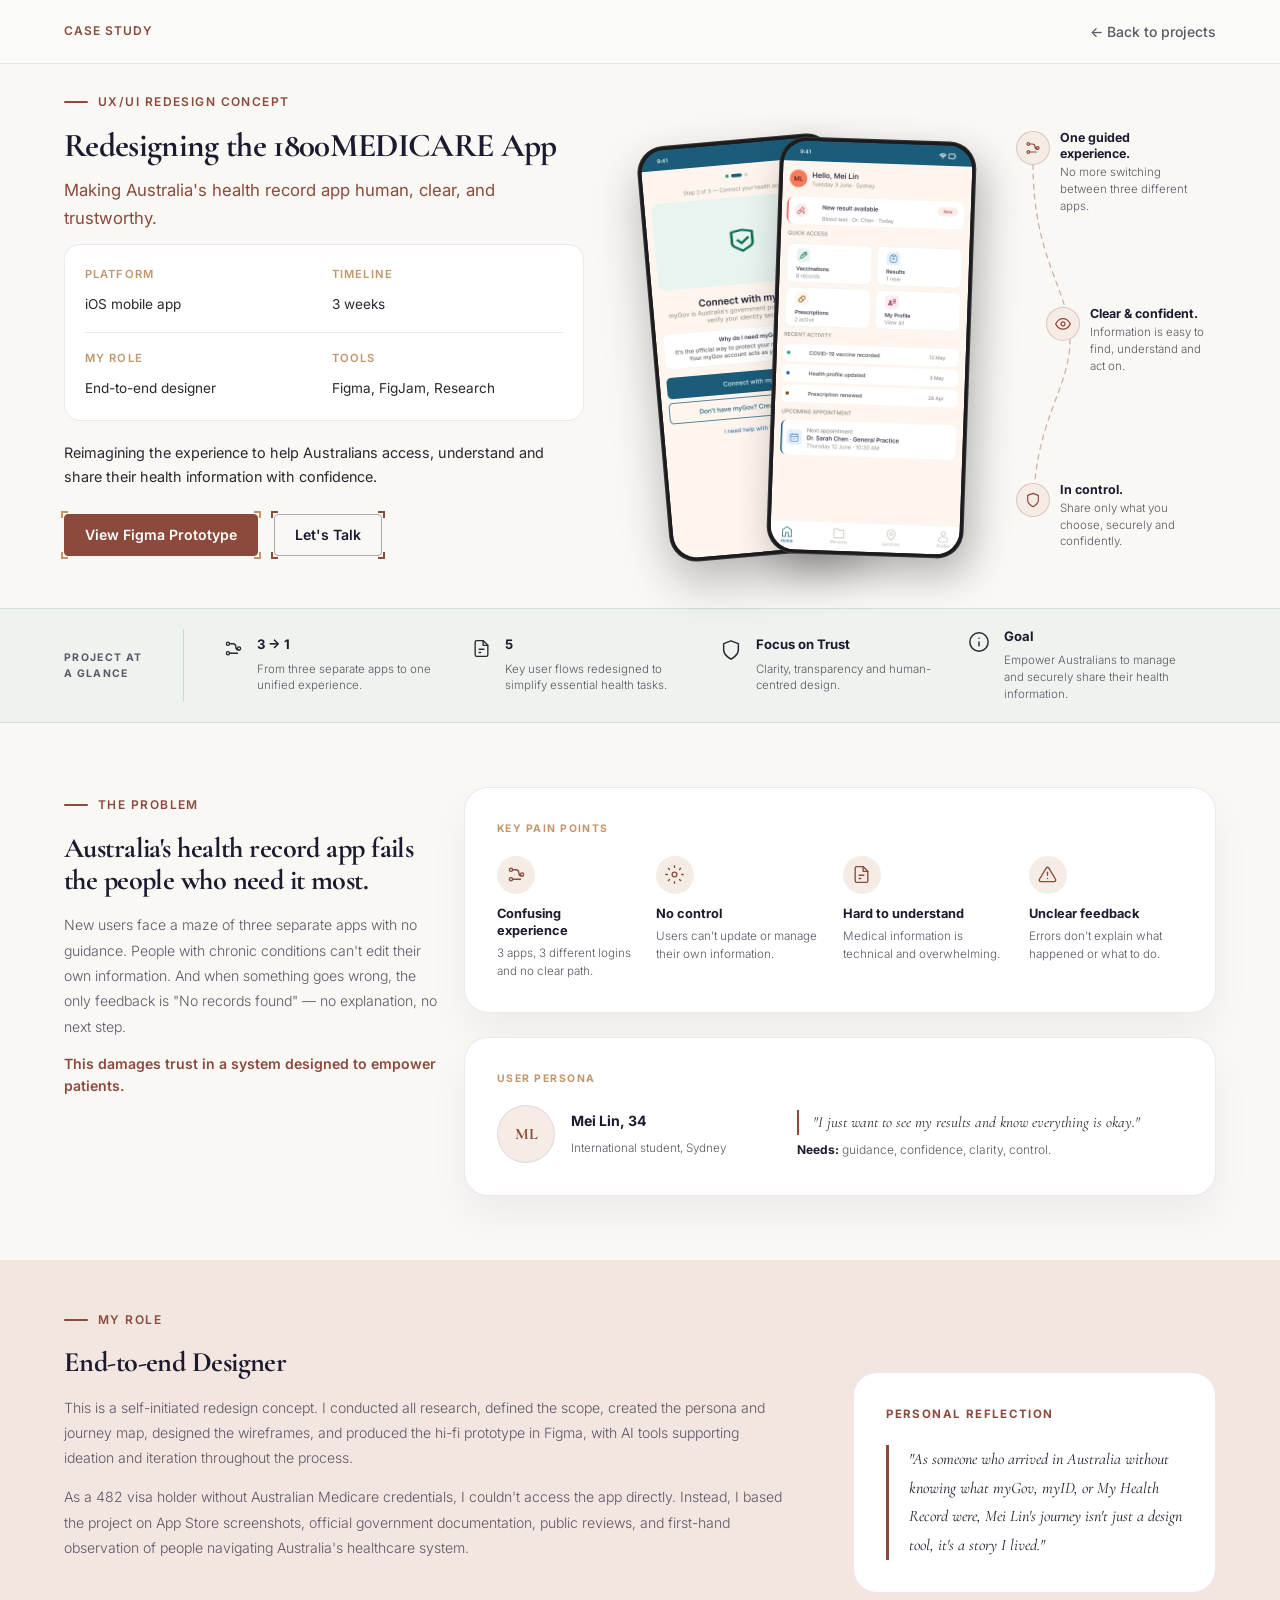
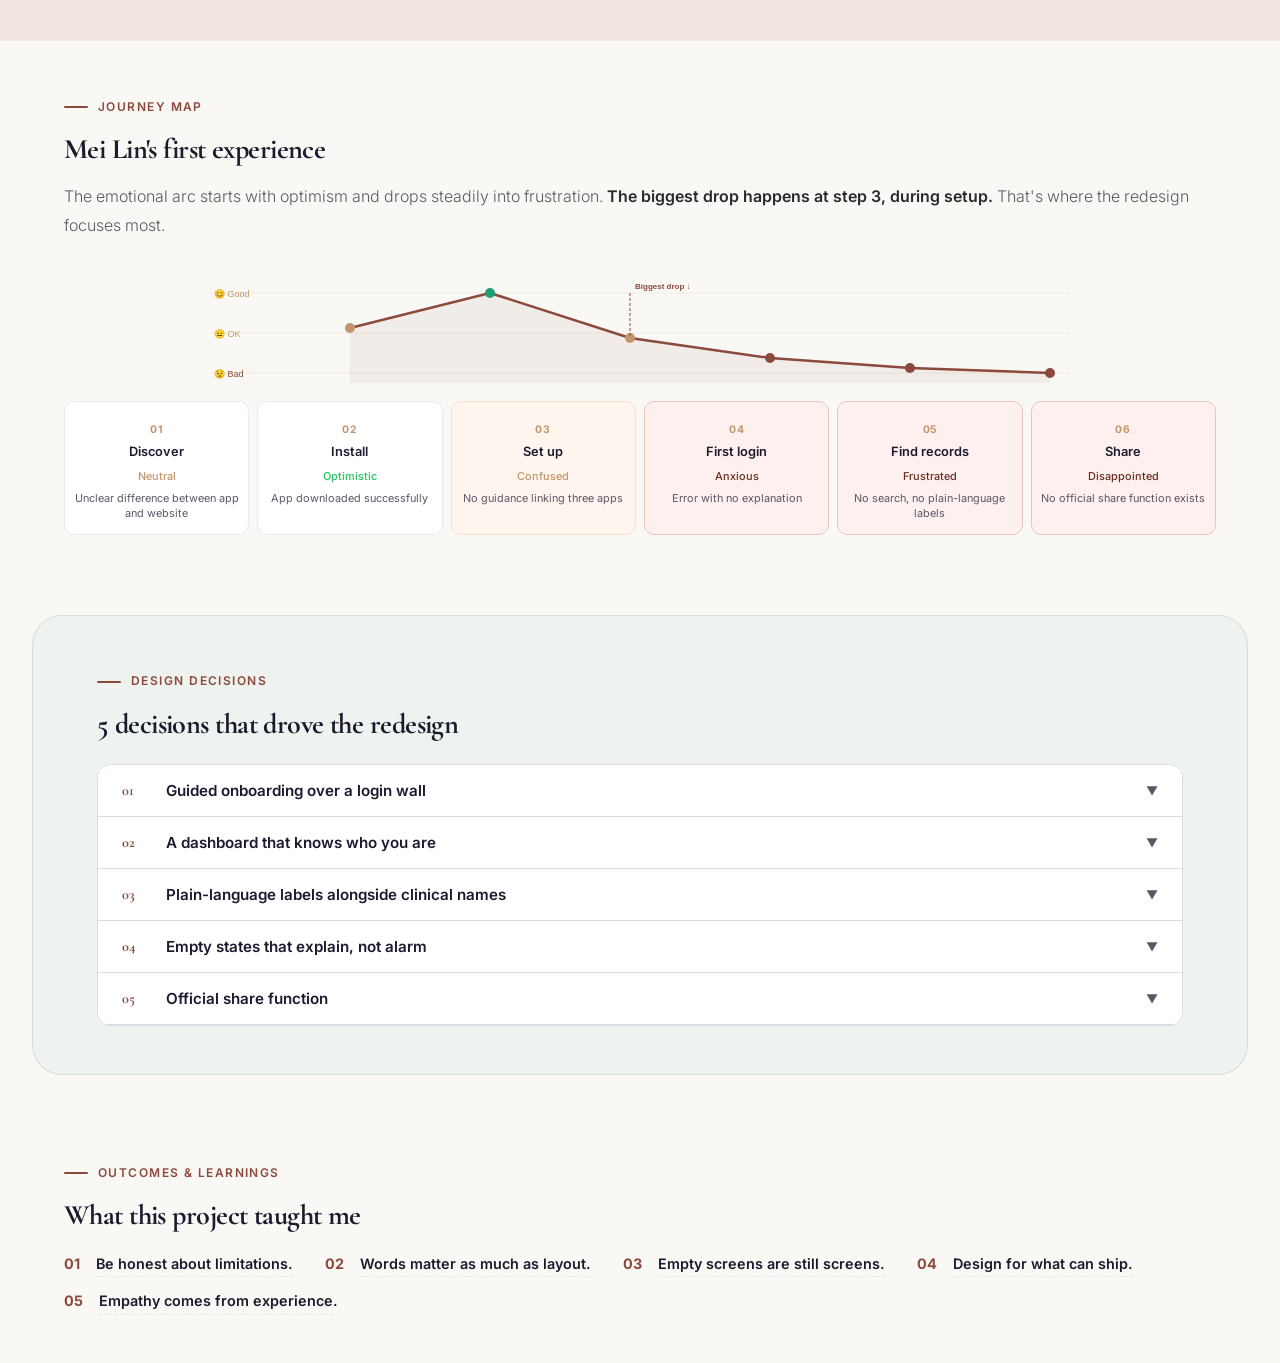
==== commit 133c6c41: "Add Learning and Outcomes Section" ====
--- a/case-study-1800medicare.html
+++ b/case-study-1800medicare.html
@@ -473,6 +473,22 @@
 
     </section>
 
+    <!-- OUTCOMES & LEARNINGS -->
+    <section class="cs-section fade-up">
+
+        <div class="cs-section-eyebrow">
+            Outcomes & Learnings
+        </div>
+
+        <h2 class="cs-section-title">
+            What this project taught me
+        </h2>
+
+        <div class="cs-learning-list" id="learning-list">
+        </div>
+
+    </section>
+
 
     <script type="module" src="./js/app.js"></script>
 
--- a/css/case-studies/1800medicare.css
+++ b/css/case-studies/1800medicare.css
@@ -874,4 +874,70 @@
 .acc-note::before {
     content: "⌨️ Dev note: ";
     font-weight: 600;
+}
+
+/* ==========================================================
+   LEARNINGS AND OUTCOMES
+========================================================== */
+
+.cs-learning-list {
+    display: flex;
+    flex-wrap: wrap;
+    gap: 0.75rem 2rem;
+    margin-top: 1.25rem;
+}
+
+.learning-item {
+    display: flex;
+    gap: 1rem;
+    align-items: baseline;
+    position: relative;
+}
+
+.learning-number {
+    color: var(--primary);
+    font-weight: 700;
+    font-size: 0.9rem;
+    flex-shrink: 0;
+}
+
+.learning-title {
+    font-size: 0.9rem;
+    font-weight: 600;
+    color: var(--dark);
+    cursor: default;
+    border-bottom: 1px dashed var(--border);
+    position: relative;
+    display: inline;
+}
+
+.learning-tooltip {
+    display: none;
+    position: absolute;
+    left: 0;
+    top: calc(100% + 8px);
+    background: var(--accent-ultralight);
+    color: var(--dark);
+    font-size: 0.8rem;
+    font-weight: 300;
+    line-height: 1.6;
+    padding: 10px 14px;
+    border-radius: 10px;
+    width: 320px;
+    z-index: 10;
+    box-shadow: 0 4px 20px rgba(28, 26, 46, 0.2);
+}
+
+.learning-tooltip::before {
+    content: '';
+    position: absolute;
+    top: -6px;
+    left: 16px;
+    border-left: 6px solid transparent;
+    border-right: 6px solid transparent;
+    border-bottom: 6px solid var(--dark);
+}
+
+.learning-title:hover .learning-tooltip {
+    display: block;
 }
--- a/css/case-studies/1800medicare.css
+++ b/css/case-studies/1800medicare.css
@@ -874,4 +874,70 @@
 .acc-note::before {
     content: "⌨️ Dev note: ";
     font-weight: 600;
+}
+
+/* ==========================================================
+   LEARNINGS AND OUTCOMES
+========================================================== */
+
+.cs-learning-list {
+    display: flex;
+    flex-wrap: wrap;
+    gap: 0.75rem 2rem;
+    margin-top: 1.25rem;
+}
+
+.learning-item {
+    display: flex;
+    gap: 1rem;
+    align-items: baseline;
+    position: relative;
+}
+
+.learning-number {
+    color: var(--primary);
+    font-weight: 700;
+    font-size: 0.9rem;
+    flex-shrink: 0;
+}
+
+.learning-title {
+    font-size: 0.9rem;
+    font-weight: 600;
+    color: var(--dark);
+    cursor: default;
+    border-bottom: 1px dashed var(--border);
+    position: relative;
+    display: inline;
+}
+
+.learning-tooltip {
+    display: none;
+    position: absolute;
+    left: 0;
+    top: calc(100% + 8px);
+    background: var(--accent-ultralight);
+    color: var(--dark);
+    font-size: 0.8rem;
+    font-weight: 300;
+    line-height: 1.6;
+    padding: 10px 14px;
+    border-radius: 10px;
+    width: 320px;
+    z-index: 10;
+    box-shadow: 0 4px 20px rgba(28, 26, 46, 0.2);
+}
+
+.learning-tooltip::before {
+    content: '';
+    position: absolute;
+    top: -6px;
+    left: 16px;
+    border-left: 6px solid transparent;
+    border-right: 6px solid transparent;
+    border-bottom: 6px solid var(--dark);
+}
+
+.learning-title:hover .learning-tooltip {
+    display: block;
 }
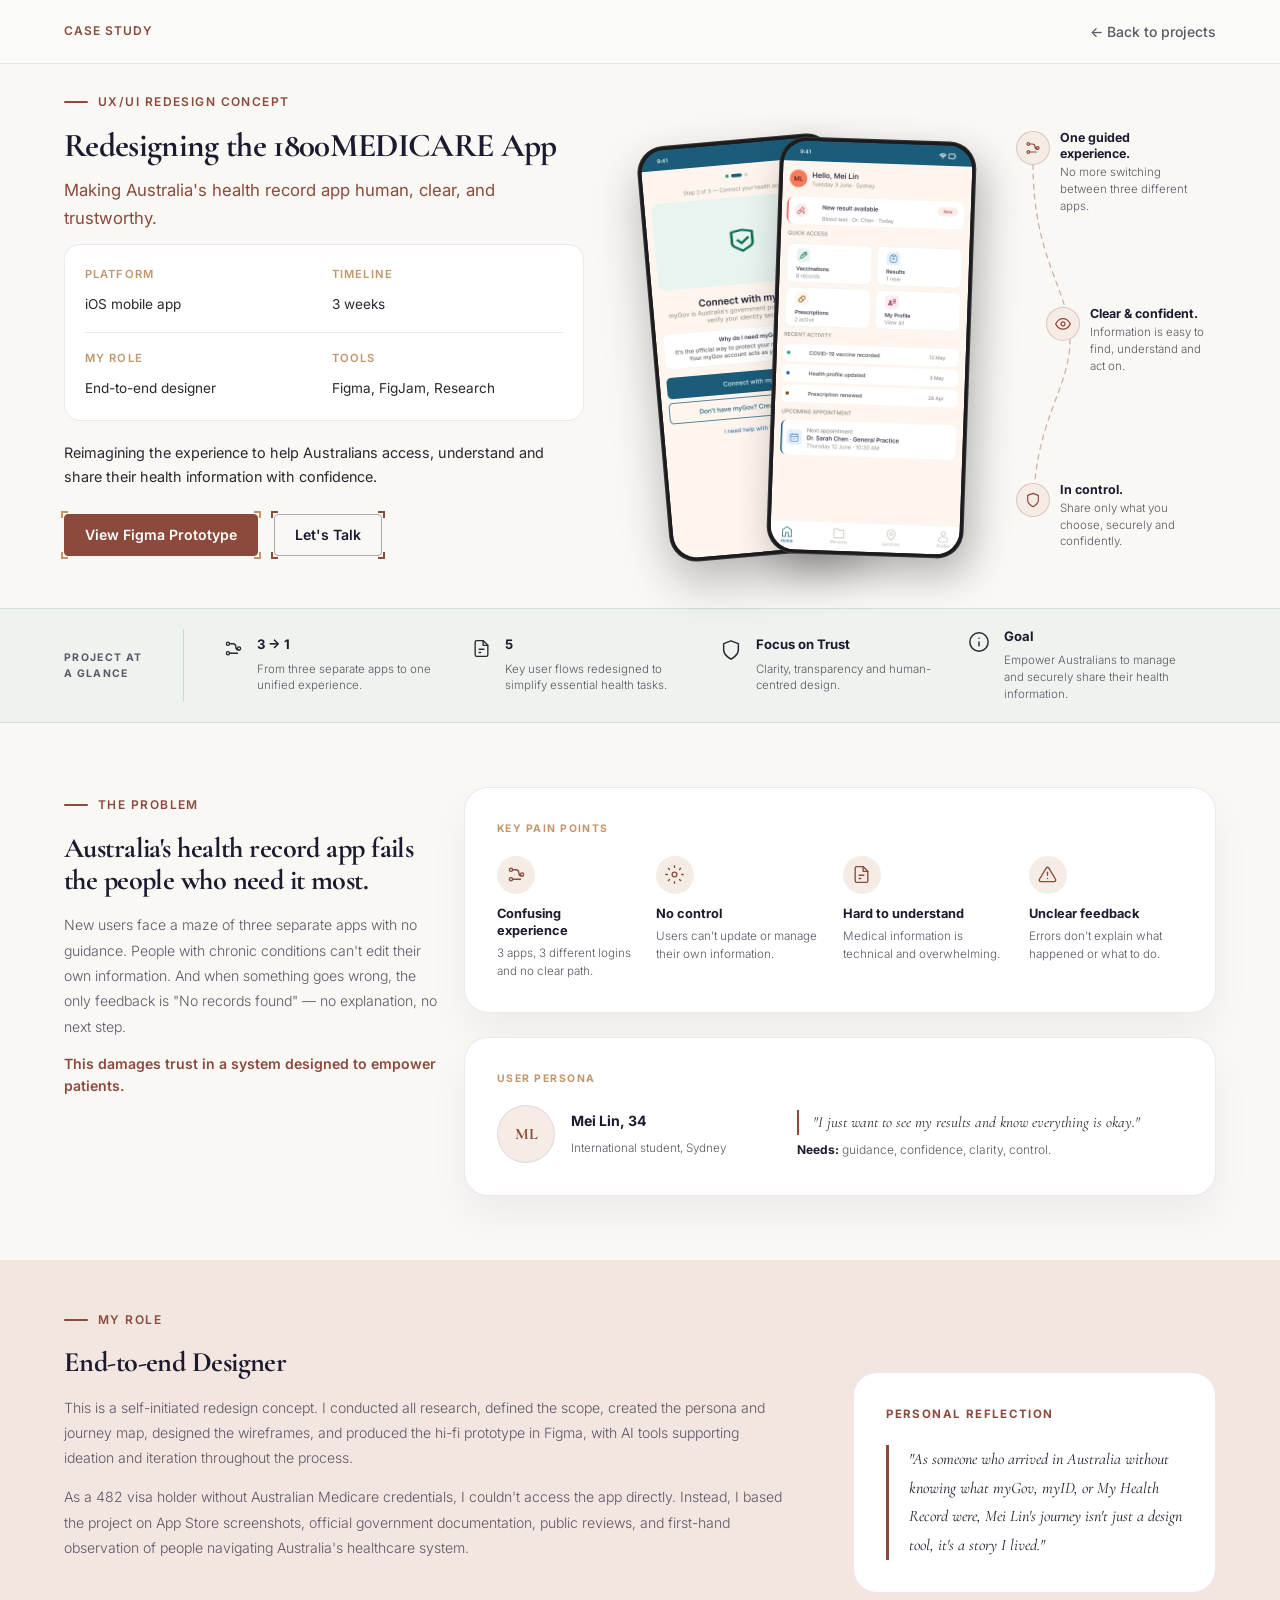
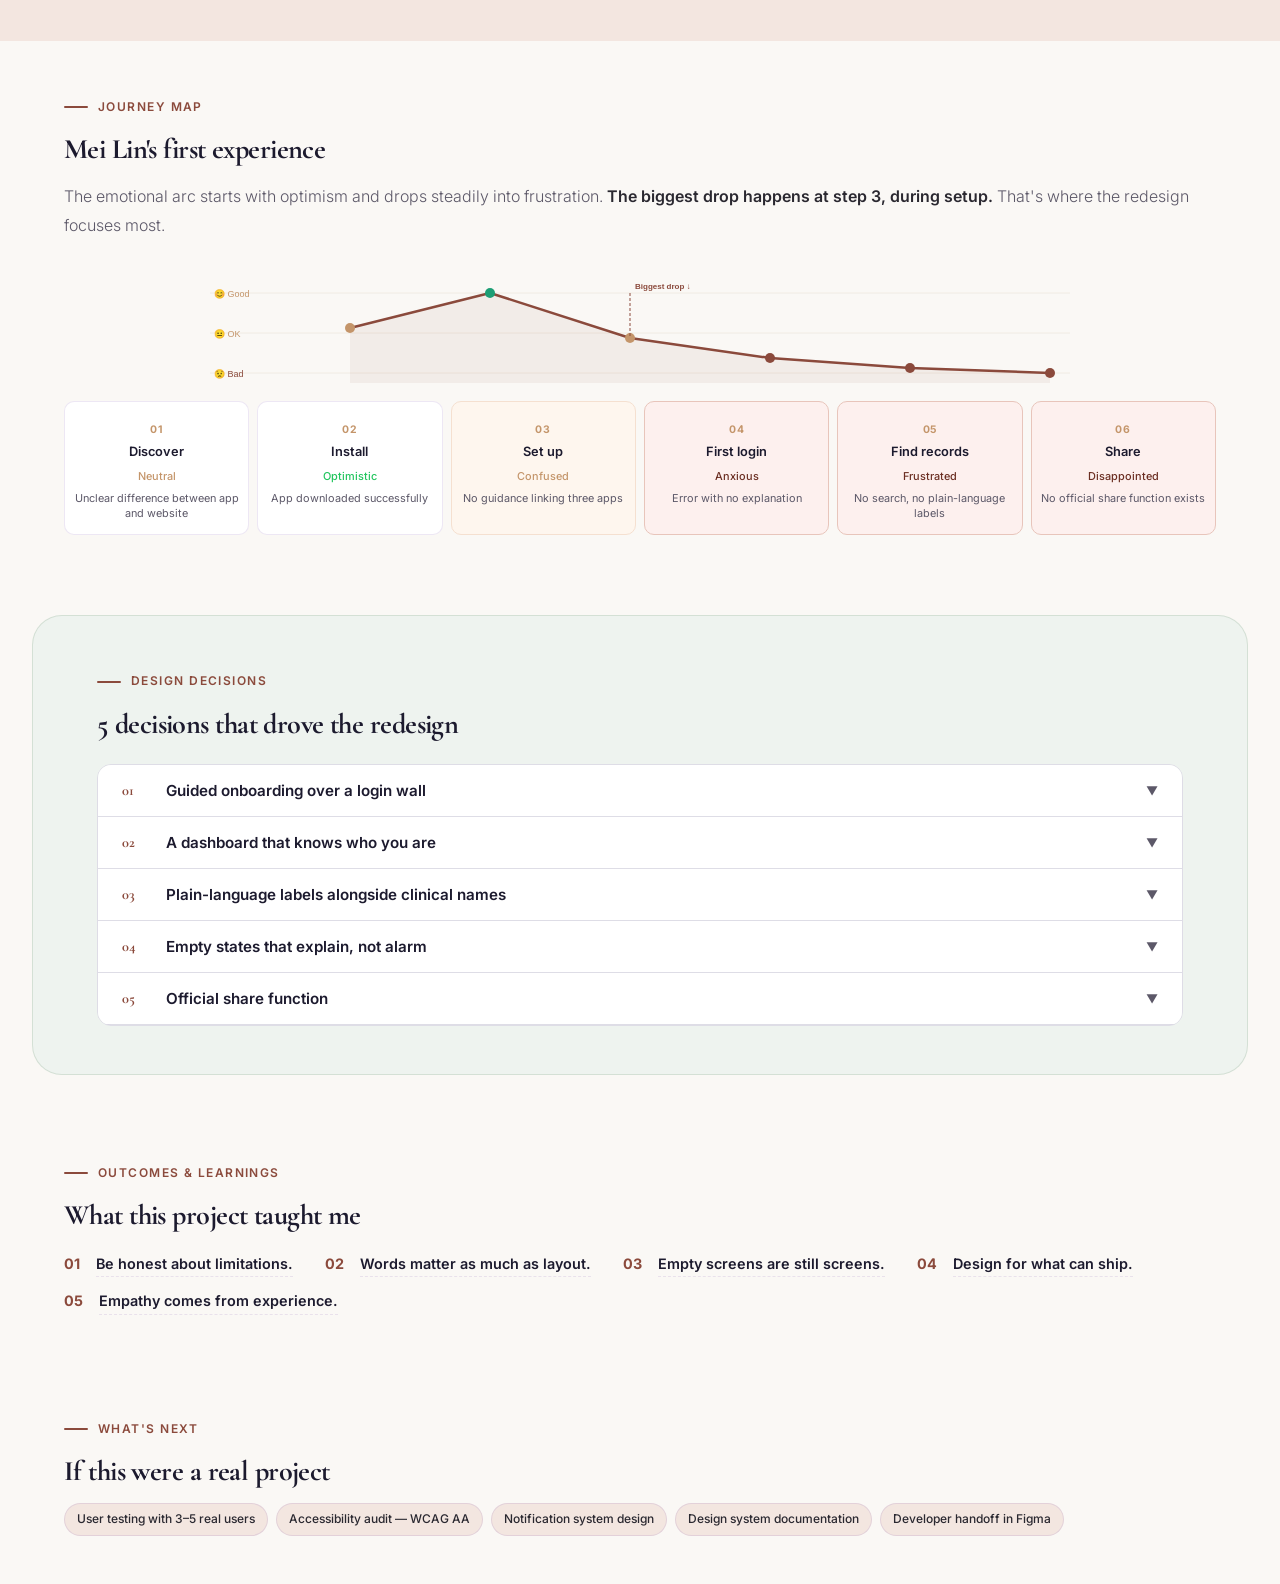
==== commit 76a91a0d: "Add Whats Next Section" ====
--- a/case-study-1800medicare.html
+++ b/case-study-1800medicare.html
@@ -489,6 +489,22 @@
 
     </section>
 
+    <!-- WHAT'S NEXT -->
+    <section class="cs-section fade-up">
+
+        <div class="cs-section-eyebrow">
+            What's next
+        </div>
+
+        <h2 class="cs-section-title">
+            If this were a real project
+        </h2>
+
+        <div class="cs-next-tags" id="next-tags">
+        </div>
+
+    </section>
+
 
     <script type="module" src="./js/app.js"></script>
 
--- a/css/case-studies/1800medicare.css
+++ b/css/case-studies/1800medicare.css
@@ -940,4 +940,34 @@
 
 .learning-title:hover .learning-tooltip {
     display: block;
+}
+
+/* ==========================================================
+   WHATS NEXT
+========================================================== */
+
+.cs-next-tags {
+    display: flex;
+    flex-wrap: wrap;
+    gap: .5rem;
+    margin-top: 1rem;
+}
+
+.cs-next-tags {
+    display: flex;
+    gap: 8px;
+    flex-wrap: wrap;
+    margin-top: 1rem;
+}
+
+.tag {
+    font-size: 0.75rem;
+    font-weight: 500;
+    padding: 5px 12px;
+    border-radius: 100px;
+    background: #fff;
+    color: var(--text);
+    border: 1px solid var(--border);
+    display: inline-block;
+    background-color: var(--blush-background);
 }
--- a/css/case-studies/1800medicare.css
+++ b/css/case-studies/1800medicare.css
@@ -940,4 +940,34 @@
 
 .learning-title:hover .learning-tooltip {
     display: block;
+}
+
+/* ==========================================================
+   WHATS NEXT
+========================================================== */
+
+.cs-next-tags {
+    display: flex;
+    flex-wrap: wrap;
+    gap: .5rem;
+    margin-top: 1rem;
+}
+
+.cs-next-tags {
+    display: flex;
+    gap: 8px;
+    flex-wrap: wrap;
+    margin-top: 1rem;
+}
+
+.tag {
+    font-size: 0.75rem;
+    font-weight: 500;
+    padding: 5px 12px;
+    border-radius: 100px;
+    background: #fff;
+    color: var(--text);
+    border: 1px solid var(--border);
+    display: inline-block;
+    background-color: var(--blush-background);
 }
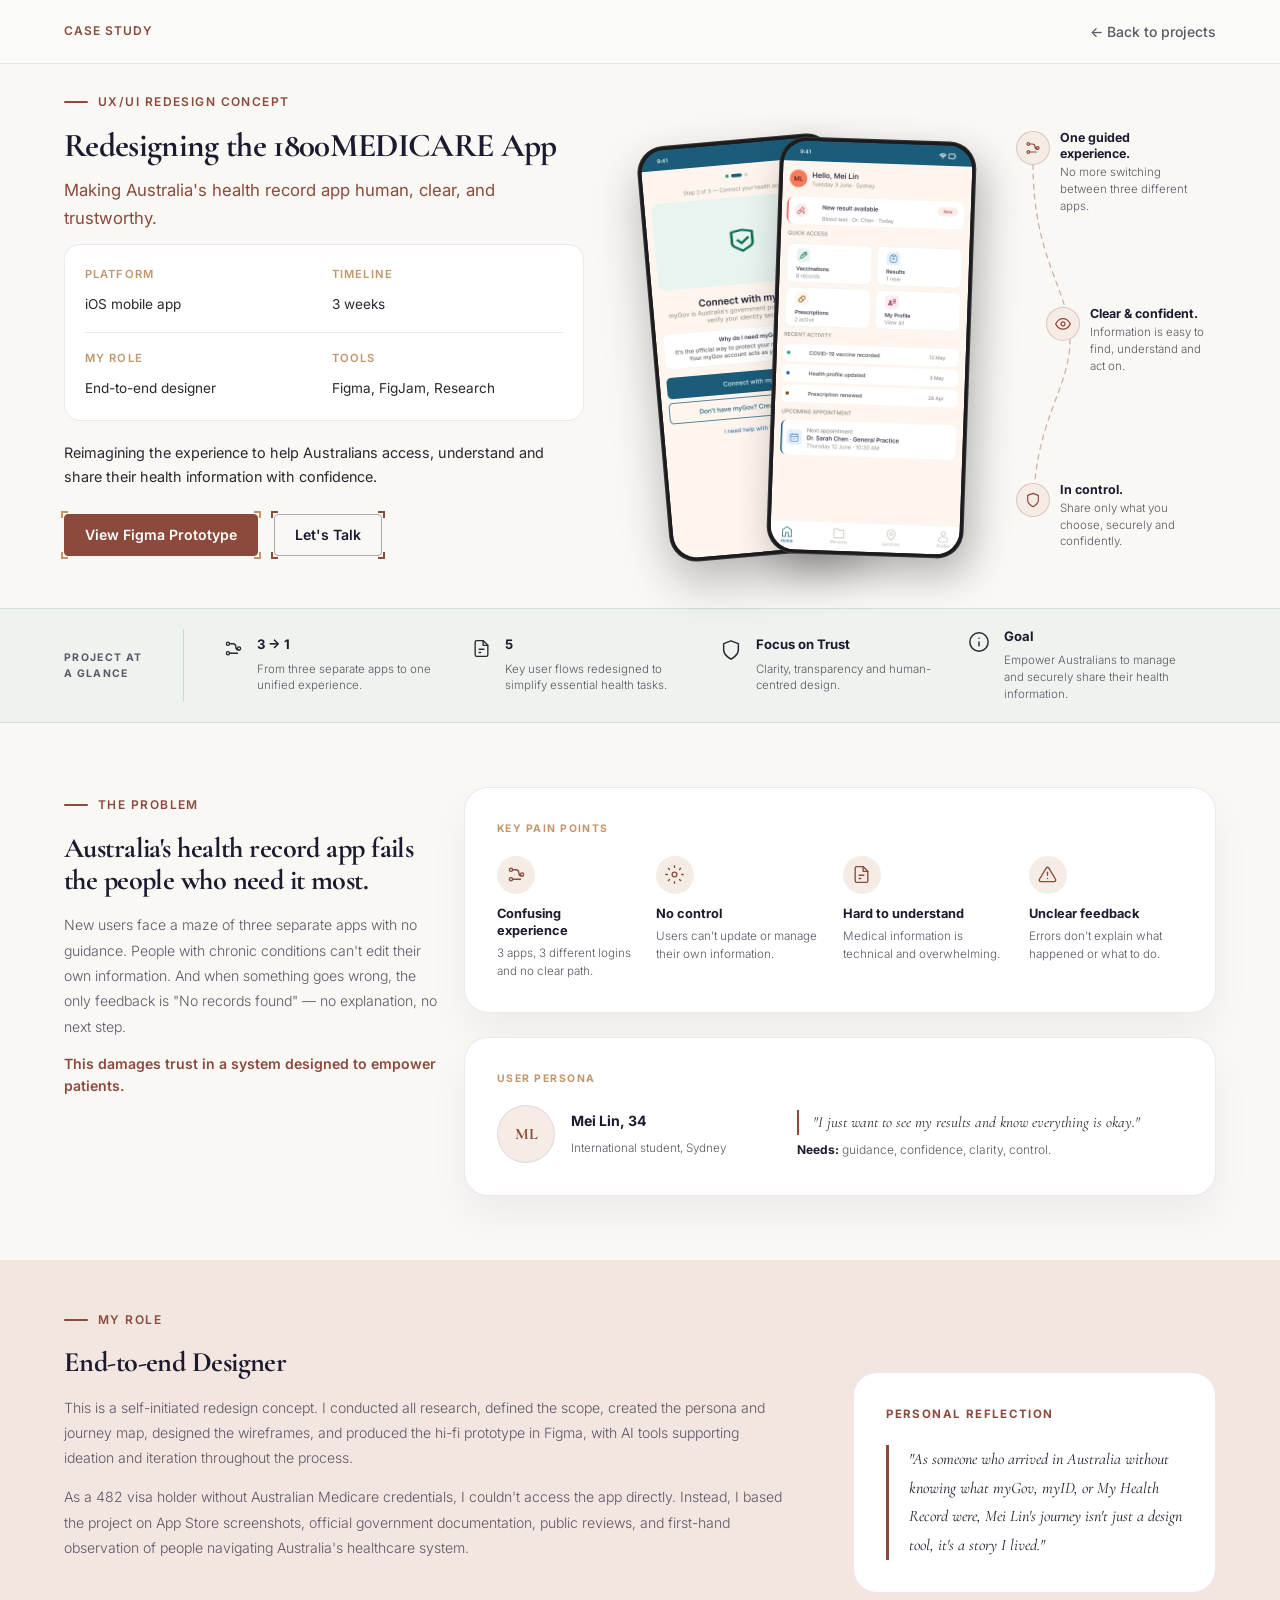
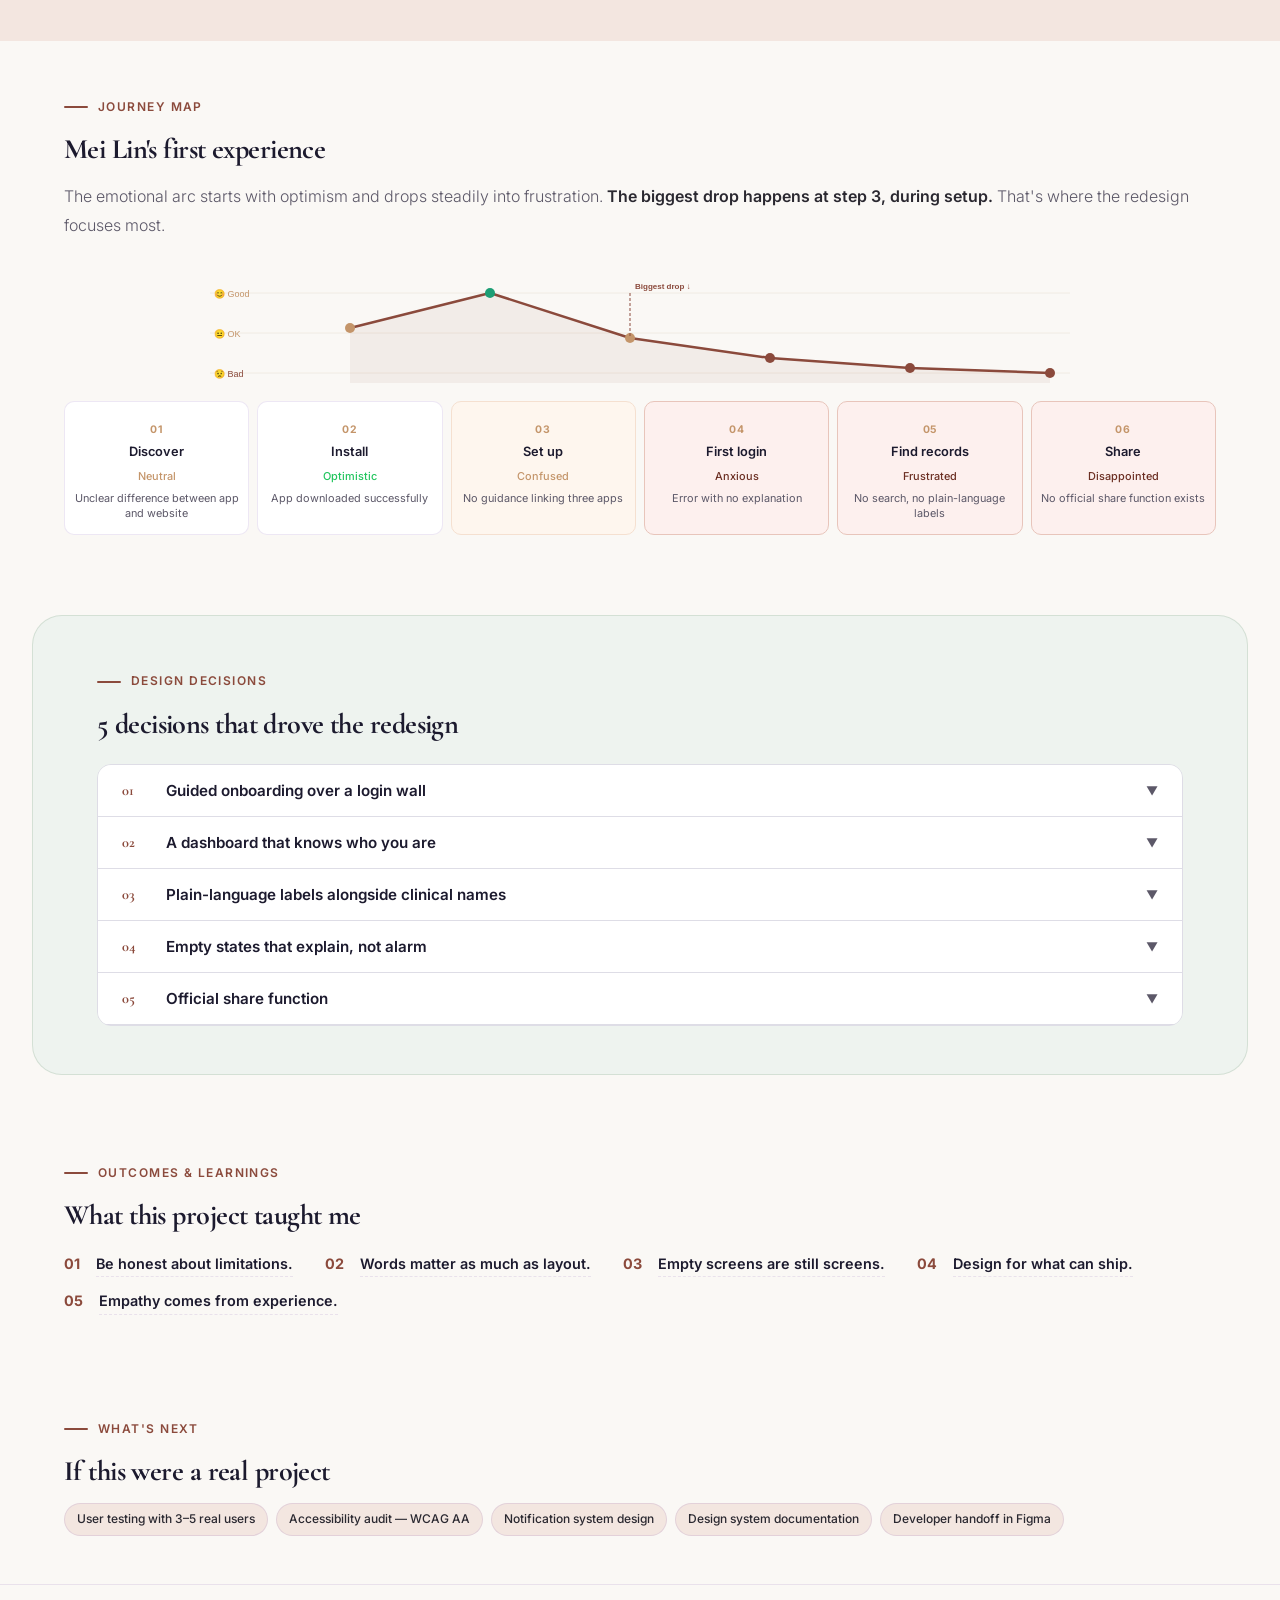
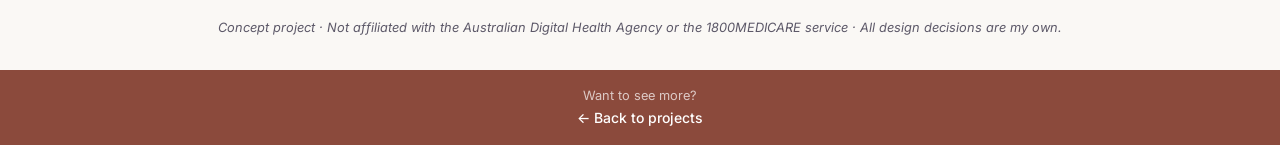
==== commit 588ffc5e: "Add Disclaimer and Footer" ====
--- a/case-study-1800medicare.html
+++ b/case-study-1800medicare.html
@@ -505,6 +505,20 @@
 
     </section>
 
+    <div class="cs-disclaimer">Concept project · Not affiliated with the Australian Digital Health Agency or the
+        1800MEDICARE service · All design decisions are my own.</div>
+
+    <!-- FOOTER -->
+    <footer class="footer">
+
+        <span class="footer-text">
+
+            Want to see more?<br>
+            <a href="index.html#work" class="footer-back">← Back to projects</a>
+
+        </span>
+
+    </footer>
 
     <script type="module" src="./js/app.js"></script>
 
--- a/css/case-studies/1800medicare.css
+++ b/css/case-studies/1800medicare.css
@@ -970,4 +970,35 @@
     border: 1px solid var(--border);
     display: inline-block;
     background-color: var(--blush-background);
-}+}
+
+
+
+
+
+
+
+.cs-disclaimer {
+    text-align: center;
+    padding: 2rem 5vw;
+    font-size: 0.8rem;
+    color: var(--text-muted);
+    font-style: italic;
+    border-top: 1px solid var(--border);
+}
+
+/********************************
+FOOTER
+**********************************/
+
+.footer-back {
+    color: var(--white);
+    text-decoration: none;
+    font-weight: 500;
+    transition: color .3s ease;
+    font-size: .875rem;
+}
+
+.footer-back:hover {
+    color: var(--primary-dark);
+}
--- a/css/case-studies/1800medicare.css
+++ b/css/case-studies/1800medicare.css
@@ -970,4 +970,35 @@
     border: 1px solid var(--border);
     display: inline-block;
     background-color: var(--blush-background);
-}+}
+
+
+
+
+
+
+
+.cs-disclaimer {
+    text-align: center;
+    padding: 2rem 5vw;
+    font-size: 0.8rem;
+    color: var(--text-muted);
+    font-style: italic;
+    border-top: 1px solid var(--border);
+}
+
+/********************************
+FOOTER
+**********************************/
+
+.footer-back {
+    color: var(--white);
+    text-decoration: none;
+    font-weight: 500;
+    transition: color .3s ease;
+    font-size: .875rem;
+}
+
+.footer-back:hover {
+    color: var(--primary-dark);
+}
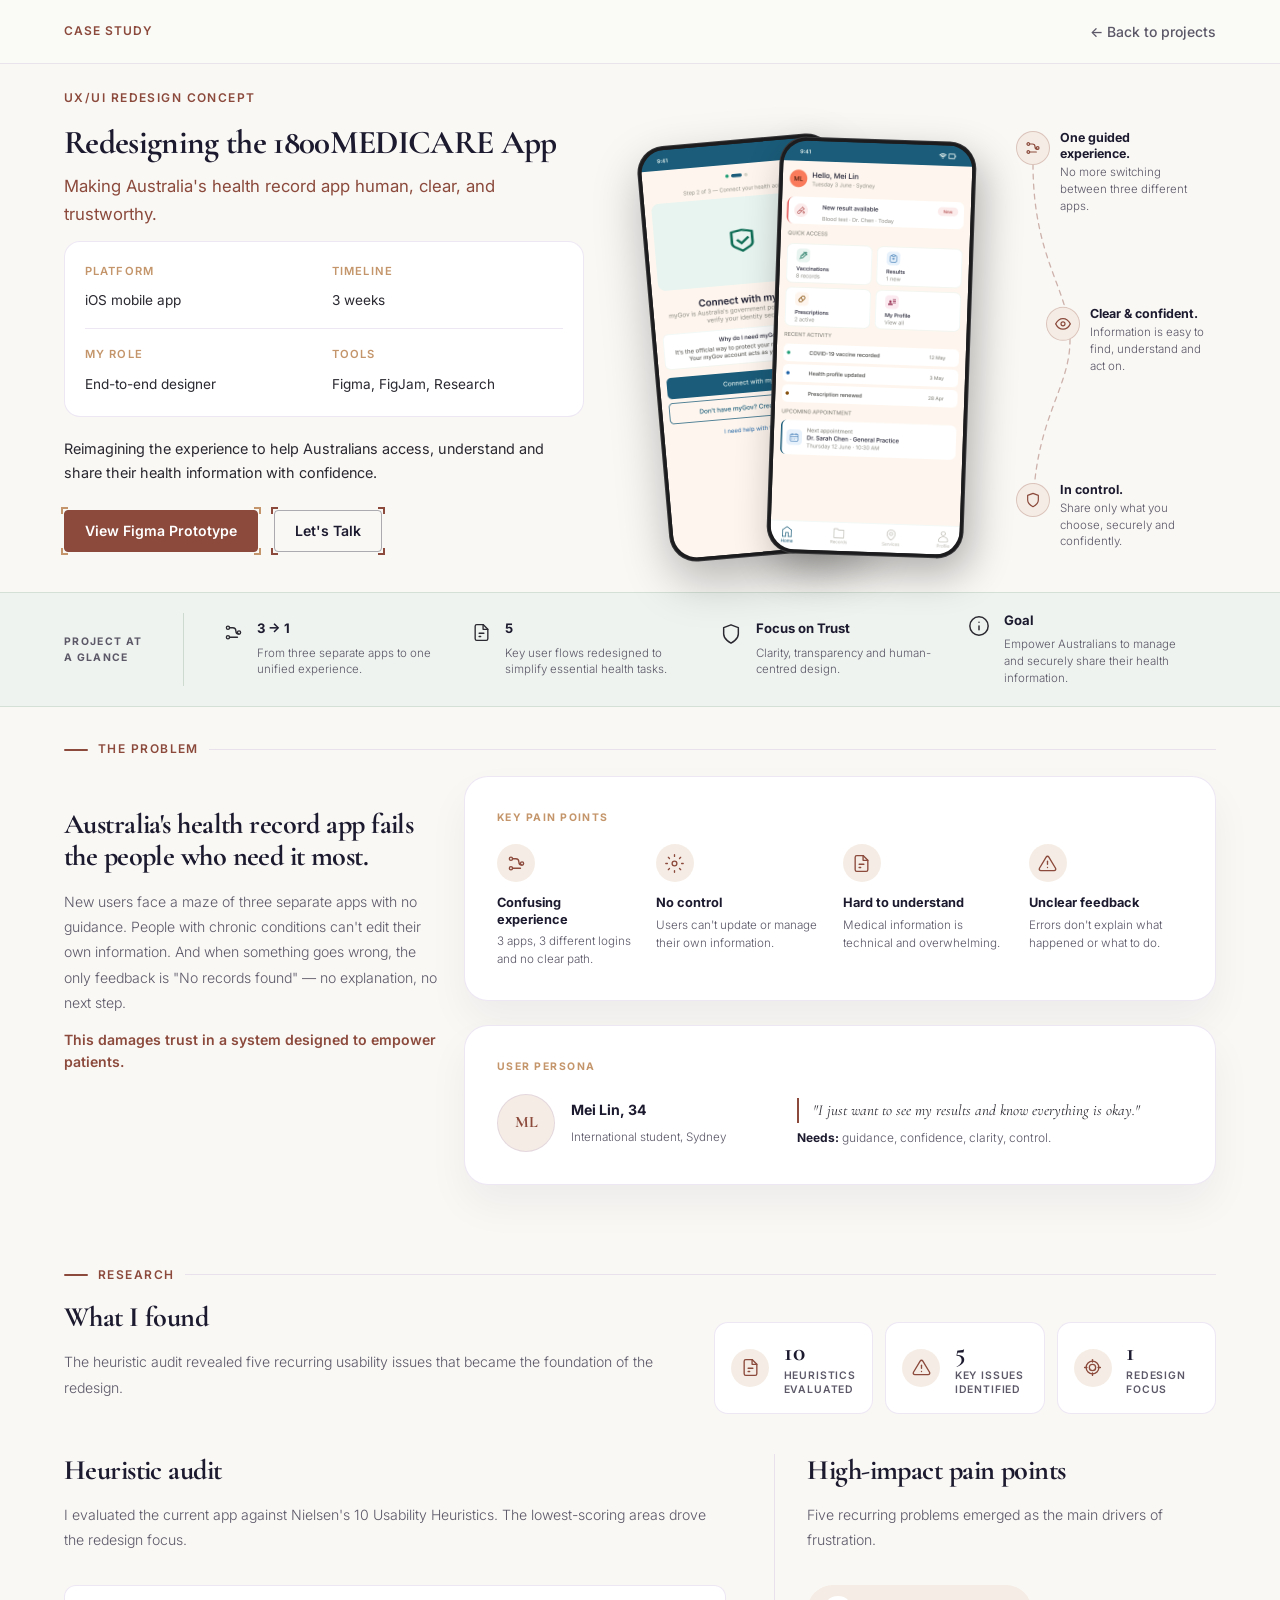
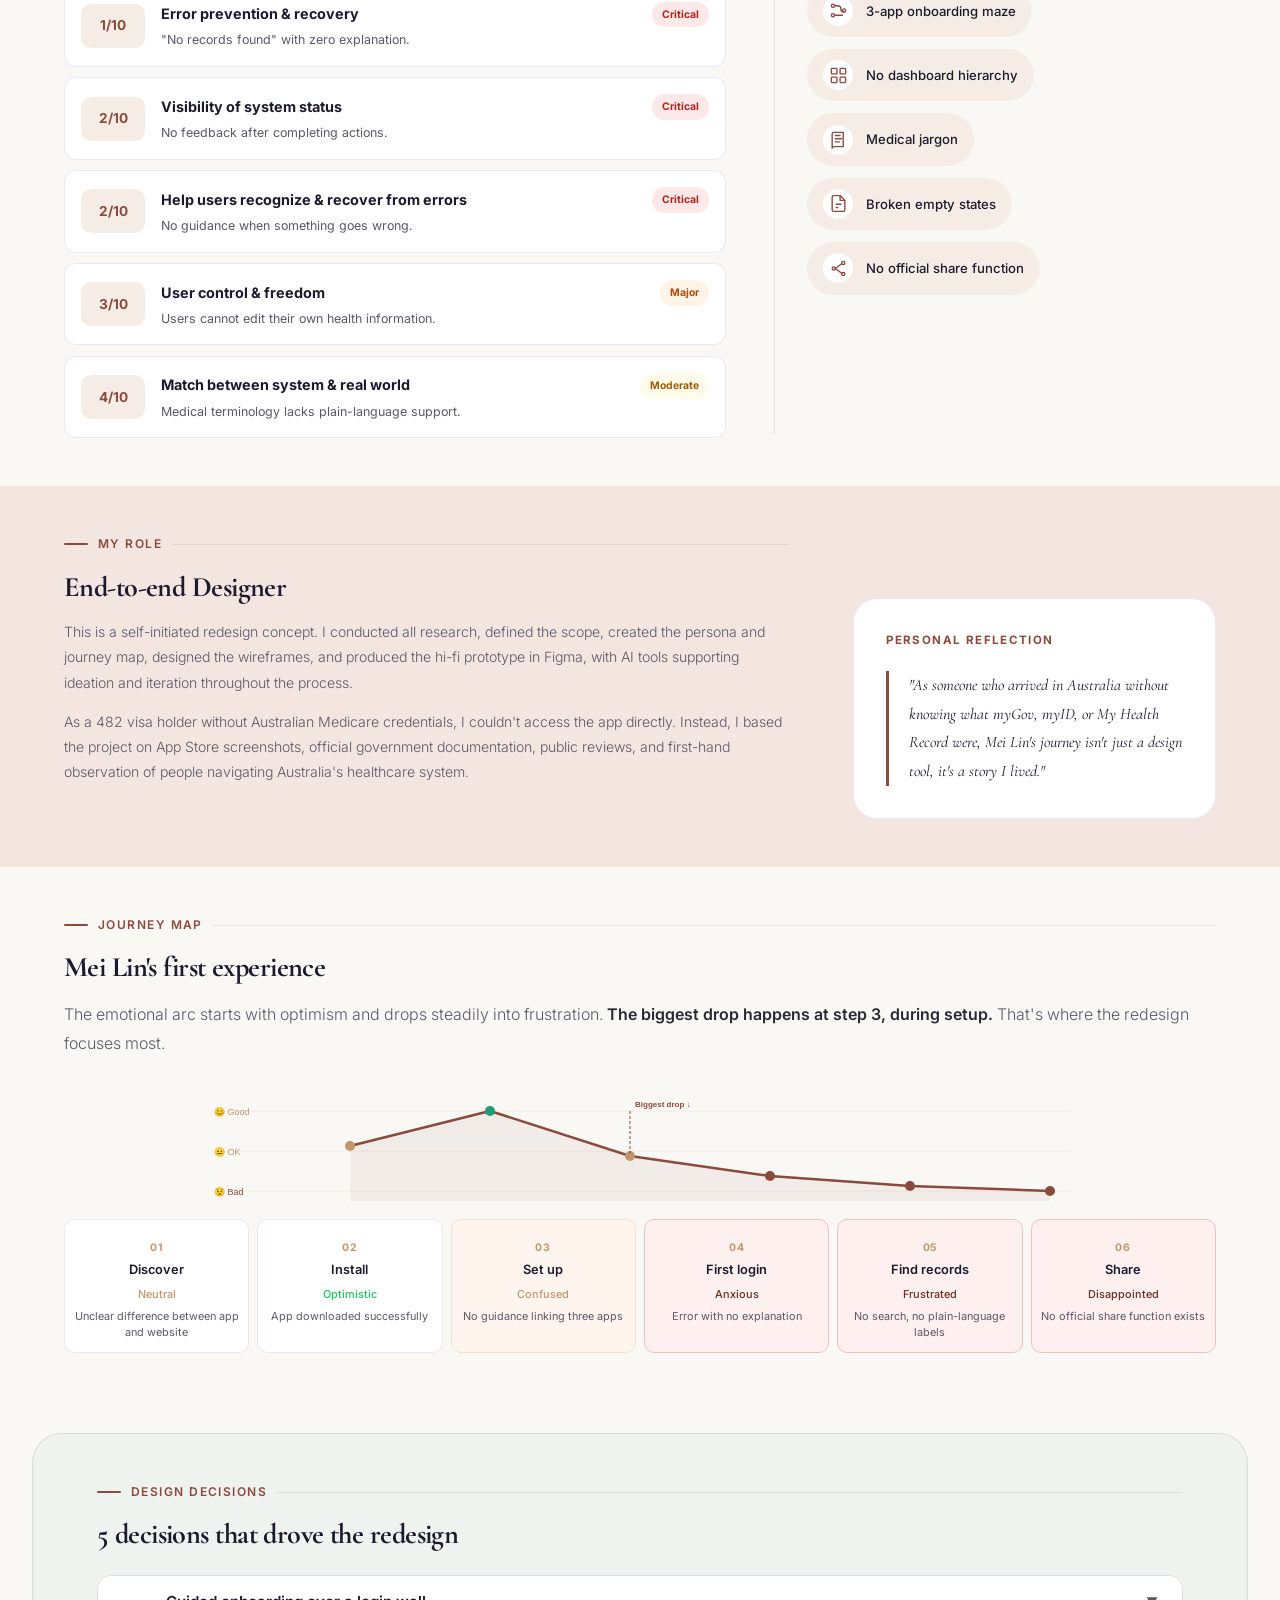
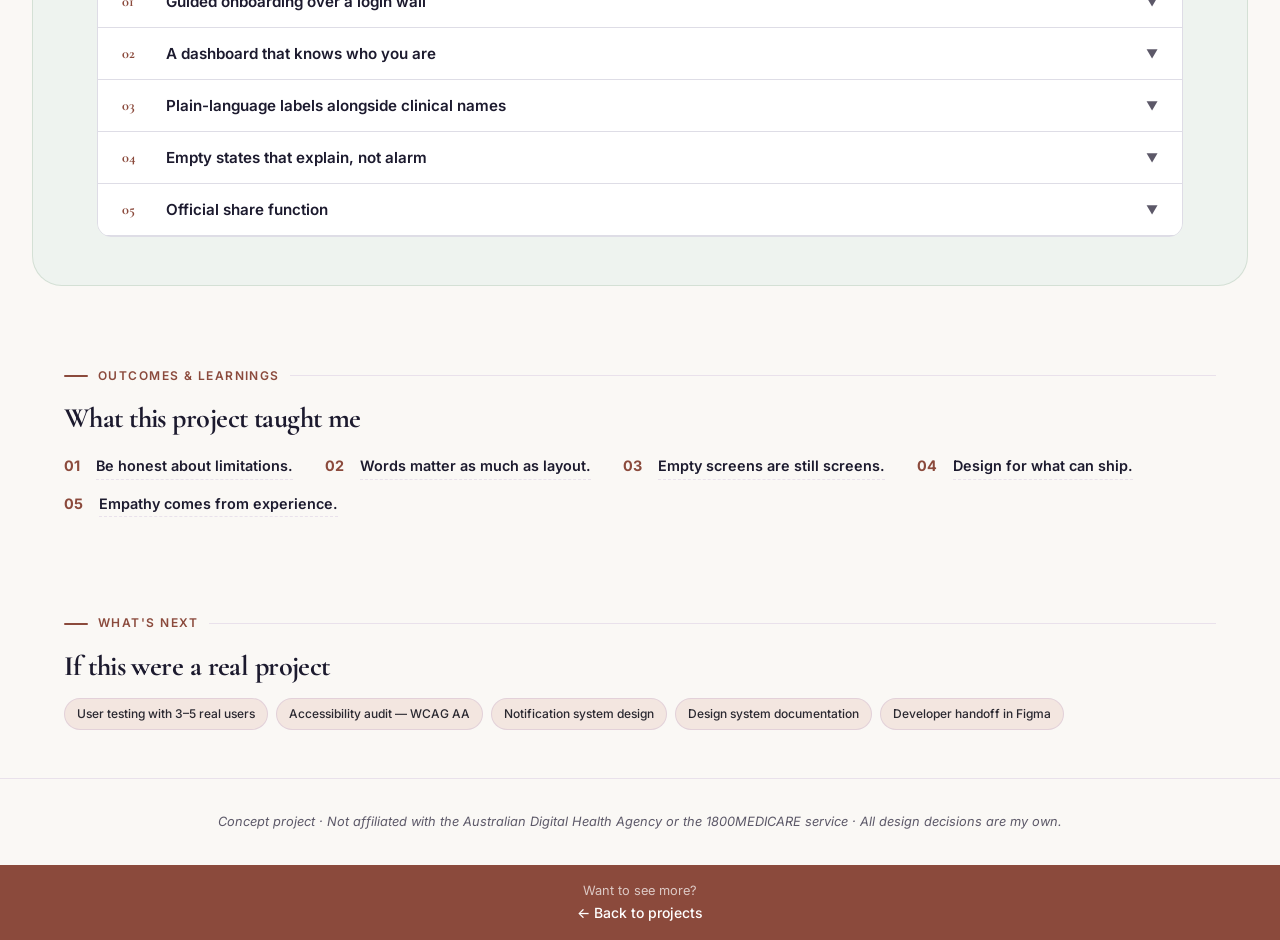
==== commit 325d8b3d: "Add Research section" ====
--- a/case-study-1800medicare.html
+++ b/case-study-1800medicare.html
@@ -73,7 +73,7 @@
             <!-- LEFT COLUMN -->
             <div class="cs-hero-left">
 
-                <p class="cs-section-eyebrow">
+                <p class="cs-hero-eyebrow">
                     UX/UI Redesign Concept
                 </p>
 
@@ -290,12 +290,12 @@
     <!-- PROBLEM SECTION -->
     <section class="cs-content">
 
+        <div class="cs-section-eyebrow"> The Problem </div>
+
         <div class="cs-problem-wrap fade-up">
 
             <!-- LEFT -->
             <div class="cs-problem-left">
-
-                <div class="cs-section-eyebrow"> The Problem </div>
 
                 <h2 class="cs-section-title">
                     Australia's health record app fails the people who need it most.
@@ -335,6 +335,67 @@
                     <div id="persona"></div>
 
                 </div>
+
+            </div>
+
+        </div>
+
+    </section>
+
+    <!-- RESEARCH SECTION -->
+    <section class="cs-section fade-up">
+
+        <div class="cs-section-eyebrow">
+            Research
+        </div>
+
+        <div class="cs-research-header">
+
+            <div>
+
+                <h2 class="cs-section-title">
+                    What I found
+                </h2>
+
+                <p class="cs-section-text">
+                    The heuristic audit revealed five recurring usability issues
+                    that became the foundation of the redesign.
+                </p>
+
+            </div>
+
+            <div id="research-summary" class="cs-research-summary"></div>
+
+        </div>
+
+        <div class="cs-research-grid">
+
+            <div>
+
+                <h3 class="cs-section-title">
+                    Heuristic audit
+                </h3>
+
+                <p class="cs-section-text">
+                    I evaluated the current app against Nielsen's 10 Usability Heuristics.
+                    The lowest-scoring areas drove the redesign focus.
+                </p>
+
+                <div id="heuristic-audit"></div>
+
+            </div>
+
+            <div class="cs-research-findings">
+
+                <h3 class="cs-section-title">
+                    High-impact pain points
+                </h3>
+
+                <p class="cs-section-text">
+                    Five recurring problems emerged as the main drivers of frustration.
+                </p>
+
+                <div id="research-findings"></div>
 
             </div>
 
@@ -388,9 +449,6 @@
 
     </section>
 
-
-
-
     <!-- JOURNEY MAP -->
     <section class="cs-section fade-up">
 
--- a/css/case-studies/1800medicare.css
+++ b/css/case-studies/1800medicare.css
@@ -40,7 +40,19 @@
 ========================================================== */
 
 .cs-hero {
-    padding: 1rem 5vw 3rem;
+    padding: 1rem 5vw 2rem;
+}
+
+.cs-hero-eyebrow {
+    display: flex;
+    align-items: center;
+    gap: 10px;
+    margin-bottom: 1rem;
+    color: var(--primary);
+    font-size: .75rem;
+    font-weight: 600;
+    letter-spacing: .12em;
+    text-transform: uppercase;
 }
 
 .cs-hero-grid {
@@ -186,7 +198,7 @@
 }
 
 .cs-section-eyebrow {
-    display: inline-flex;
+    display: flex;
     align-items: center;
     gap: 10px;
     margin-bottom: 1rem;
@@ -195,6 +207,13 @@
     font-weight: 600;
     letter-spacing: .12em;
     text-transform: uppercase;
+}
+
+.cs-section-eyebrow::after {
+    content: '';
+    flex: 1;
+    height: 1px;
+    background: var(--border);
 }
 
 .cs-section-eyebrow:before {
@@ -381,7 +400,7 @@
 ========================================================== */
 
 .cs-content {
-    padding: 4rem 5vw;
+    padding: 2rem 5vw;
 }
 
 .cs-problem-wrap {
@@ -392,6 +411,17 @@
 }
 
 /* LEFT COLUMN */
+.cs-problem-left {
+
+    .cs-section-title {
+        padding-top: 2rem;
+
+        .cs-section-text {
+            margin-top: 2rem;
+        }
+    }
+}
+
 .cs-problem-eyebrow::before {
     content: "";
     width: 24px;
@@ -577,6 +607,250 @@
     .cs-persona-layout {
         grid-template-columns: 1fr;
         gap: 1.5rem;
+    }
+
+}
+
+/* ==========================================================
+   RESEARCH
+========================================================== */
+
+.cs-research-header {
+    display: grid;
+    grid-template-columns: 1.2fr 1fr;
+    gap: 3rem;
+    align-items: end;
+    margin-bottom: 2.5rem;
+}
+
+.cs-research-summary {
+    display: grid;
+    grid-template-columns: repeat(3, 1fr);
+    gap: .75rem;
+}
+
+.cs-research-summary-item {
+    display: flex;
+    align-items: center;
+    gap: .9rem;
+
+    padding: 1rem;
+
+    background: var(--white);
+    border: 1px solid var(--border);
+    border-radius: 14px;
+}
+
+.cs-research-summary-icon {
+    width: 38px;
+    height: 38px;
+
+    display: flex;
+    align-items: center;
+    justify-content: center;
+
+    border-radius: 50%;
+
+    background: var(--primary-light);
+    color: var(--primary);
+
+    flex-shrink: 0;
+}
+
+.cs-research-summary-value {
+    font-family: var(--serif);
+    font-size: 1.6rem;
+    font-weight: 700;
+    color: var(--dark);
+    line-height: 1;
+}
+
+.cs-research-summary-label {
+    margin-top: .25rem;
+
+    color: var(--text-muted);
+
+    font-size: .65rem;
+    font-weight: 600;
+    letter-spacing: .08em;
+    line-height: 1.35;
+    text-transform: uppercase;
+}
+
+/* GRID */
+
+.cs-research-grid {
+    display: grid;
+    grid-template-columns: 1.5fr 1fr;
+    gap: 3rem;
+    align-items: start;
+}
+
+.cs-research-findings {
+    padding-left: 2rem;
+    min-height: 580px;
+    border-left: 1px solid var(--border);
+}
+
+/* HEURISTIC ROWS */
+
+#heuristic-audit {
+    display: flex;
+    flex-direction: column;
+    margin-top: 2rem;
+    gap: .65rem;
+}
+
+.cs-heuristic {
+    display: grid;
+    grid-template-columns: 64px 1fr;
+    gap: 1rem;
+    align-items: center;
+
+    padding: 1rem;
+
+    background: var(--white);
+
+    border: 1px solid var(--border);
+    border-radius: 12px;
+}
+
+.cs-score {
+    display: flex;
+    align-items: center;
+    justify-content: center;
+
+    min-height: 44px;
+
+    border-radius: 10px;
+
+    background: var(--primary-light);
+
+    color: var(--primary);
+
+    font-size: .85rem;
+    font-weight: 700;
+}
+
+.cs-heuristic-content {
+    min-width: 0;
+}
+
+.cs-heuristic-heading {
+    display: flex;
+    align-items: center;
+    justify-content: space-between;
+    gap: 1rem;
+
+    margin-bottom: .25rem;
+}
+
+.cs-heuristic-title {
+    margin: 0;
+
+    color: var(--dark);
+
+    font-size: .9rem;
+    font-weight: 700;
+}
+
+.cs-heuristic-description {
+    margin: 0;
+
+    color: var(--text-muted);
+
+    font-size: .78rem;
+    line-height: 1.5;
+}
+
+/* SEVERITY */
+
+.cs-badge {
+    flex-shrink: 0;
+
+    padding: .25rem .65rem;
+
+    border-radius: 999px;
+
+    font-size: .65rem;
+    font-weight: 700;
+}
+
+.cs-badge-critical {
+    background: #FCE8E8;
+    color: #B42318;
+}
+
+.cs-badge-major {
+    background: #FFF4E5;
+    color: #B54708;
+}
+
+.cs-badge-moderate {
+    background: #FFFBEA;
+    color: #A15C07;
+}
+
+/* FINDINGS */
+
+#research-findings {
+    display: flex;
+    flex-direction: column;
+    align-items: flex-start;
+    margin-top: 2rem;
+    gap: .75rem;
+}
+
+.cs-finding-chip {
+    display: inline-flex;
+    align-items: center;
+    gap: .8rem;
+
+    width: fit-content;
+
+    padding: .7rem 1rem;
+
+    background: var(--primary-light);
+
+    border-radius: 999px;
+
+    color: var(--dark);
+
+    font-size: .82rem;
+    font-weight: 500;
+}
+
+.cs-finding-icon {
+    width: 30px;
+    height: 30px;
+
+    display: flex;
+    align-items: center;
+    justify-content: center;
+
+    border-radius: 50%;
+
+    background: var(--white);
+
+    color: var(--primary);
+}
+
+/* RESPONSIVE */
+
+@media (max-width: 900px) {
+
+    .cs-research-header,
+    .cs-research-grid {
+        grid-template-columns: 1fr;
+    }
+
+    .cs-research-summary {
+        grid-template-columns: 1fr;
+    }
+
+    .cs-research-findings {
+        padding-left: 0;
+        border-left: none;
     }
 
 }
--- a/css/case-studies/1800medicare.css
+++ b/css/case-studies/1800medicare.css
@@ -40,7 +40,19 @@
 ========================================================== */
 
 .cs-hero {
-    padding: 1rem 5vw 3rem;
+    padding: 1rem 5vw 2rem;
+}
+
+.cs-hero-eyebrow {
+    display: flex;
+    align-items: center;
+    gap: 10px;
+    margin-bottom: 1rem;
+    color: var(--primary);
+    font-size: .75rem;
+    font-weight: 600;
+    letter-spacing: .12em;
+    text-transform: uppercase;
 }
 
 .cs-hero-grid {
@@ -186,7 +198,7 @@
 }
 
 .cs-section-eyebrow {
-    display: inline-flex;
+    display: flex;
     align-items: center;
     gap: 10px;
     margin-bottom: 1rem;
@@ -195,6 +207,13 @@
     font-weight: 600;
     letter-spacing: .12em;
     text-transform: uppercase;
+}
+
+.cs-section-eyebrow::after {
+    content: '';
+    flex: 1;
+    height: 1px;
+    background: var(--border);
 }
 
 .cs-section-eyebrow:before {
@@ -381,7 +400,7 @@
 ========================================================== */
 
 .cs-content {
-    padding: 4rem 5vw;
+    padding: 2rem 5vw;
 }
 
 .cs-problem-wrap {
@@ -392,6 +411,17 @@
 }
 
 /* LEFT COLUMN */
+.cs-problem-left {
+
+    .cs-section-title {
+        padding-top: 2rem;
+
+        .cs-section-text {
+            margin-top: 2rem;
+        }
+    }
+}
+
 .cs-problem-eyebrow::before {
     content: "";
     width: 24px;
@@ -577,6 +607,250 @@
     .cs-persona-layout {
         grid-template-columns: 1fr;
         gap: 1.5rem;
+    }
+
+}
+
+/* ==========================================================
+   RESEARCH
+========================================================== */
+
+.cs-research-header {
+    display: grid;
+    grid-template-columns: 1.2fr 1fr;
+    gap: 3rem;
+    align-items: end;
+    margin-bottom: 2.5rem;
+}
+
+.cs-research-summary {
+    display: grid;
+    grid-template-columns: repeat(3, 1fr);
+    gap: .75rem;
+}
+
+.cs-research-summary-item {
+    display: flex;
+    align-items: center;
+    gap: .9rem;
+
+    padding: 1rem;
+
+    background: var(--white);
+    border: 1px solid var(--border);
+    border-radius: 14px;
+}
+
+.cs-research-summary-icon {
+    width: 38px;
+    height: 38px;
+
+    display: flex;
+    align-items: center;
+    justify-content: center;
+
+    border-radius: 50%;
+
+    background: var(--primary-light);
+    color: var(--primary);
+
+    flex-shrink: 0;
+}
+
+.cs-research-summary-value {
+    font-family: var(--serif);
+    font-size: 1.6rem;
+    font-weight: 700;
+    color: var(--dark);
+    line-height: 1;
+}
+
+.cs-research-summary-label {
+    margin-top: .25rem;
+
+    color: var(--text-muted);
+
+    font-size: .65rem;
+    font-weight: 600;
+    letter-spacing: .08em;
+    line-height: 1.35;
+    text-transform: uppercase;
+}
+
+/* GRID */
+
+.cs-research-grid {
+    display: grid;
+    grid-template-columns: 1.5fr 1fr;
+    gap: 3rem;
+    align-items: start;
+}
+
+.cs-research-findings {
+    padding-left: 2rem;
+    min-height: 580px;
+    border-left: 1px solid var(--border);
+}
+
+/* HEURISTIC ROWS */
+
+#heuristic-audit {
+    display: flex;
+    flex-direction: column;
+    margin-top: 2rem;
+    gap: .65rem;
+}
+
+.cs-heuristic {
+    display: grid;
+    grid-template-columns: 64px 1fr;
+    gap: 1rem;
+    align-items: center;
+
+    padding: 1rem;
+
+    background: var(--white);
+
+    border: 1px solid var(--border);
+    border-radius: 12px;
+}
+
+.cs-score {
+    display: flex;
+    align-items: center;
+    justify-content: center;
+
+    min-height: 44px;
+
+    border-radius: 10px;
+
+    background: var(--primary-light);
+
+    color: var(--primary);
+
+    font-size: .85rem;
+    font-weight: 700;
+}
+
+.cs-heuristic-content {
+    min-width: 0;
+}
+
+.cs-heuristic-heading {
+    display: flex;
+    align-items: center;
+    justify-content: space-between;
+    gap: 1rem;
+
+    margin-bottom: .25rem;
+}
+
+.cs-heuristic-title {
+    margin: 0;
+
+    color: var(--dark);
+
+    font-size: .9rem;
+    font-weight: 700;
+}
+
+.cs-heuristic-description {
+    margin: 0;
+
+    color: var(--text-muted);
+
+    font-size: .78rem;
+    line-height: 1.5;
+}
+
+/* SEVERITY */
+
+.cs-badge {
+    flex-shrink: 0;
+
+    padding: .25rem .65rem;
+
+    border-radius: 999px;
+
+    font-size: .65rem;
+    font-weight: 700;
+}
+
+.cs-badge-critical {
+    background: #FCE8E8;
+    color: #B42318;
+}
+
+.cs-badge-major {
+    background: #FFF4E5;
+    color: #B54708;
+}
+
+.cs-badge-moderate {
+    background: #FFFBEA;
+    color: #A15C07;
+}
+
+/* FINDINGS */
+
+#research-findings {
+    display: flex;
+    flex-direction: column;
+    align-items: flex-start;
+    margin-top: 2rem;
+    gap: .75rem;
+}
+
+.cs-finding-chip {
+    display: inline-flex;
+    align-items: center;
+    gap: .8rem;
+
+    width: fit-content;
+
+    padding: .7rem 1rem;
+
+    background: var(--primary-light);
+
+    border-radius: 999px;
+
+    color: var(--dark);
+
+    font-size: .82rem;
+    font-weight: 500;
+}
+
+.cs-finding-icon {
+    width: 30px;
+    height: 30px;
+
+    display: flex;
+    align-items: center;
+    justify-content: center;
+
+    border-radius: 50%;
+
+    background: var(--white);
+
+    color: var(--primary);
+}
+
+/* RESPONSIVE */
+
+@media (max-width: 900px) {
+
+    .cs-research-header,
+    .cs-research-grid {
+        grid-template-columns: 1fr;
+    }
+
+    .cs-research-summary {
+        grid-template-columns: 1fr;
+    }
+
+    .cs-research-findings {
+        padding-left: 0;
+        border-left: none;
     }
 
 }
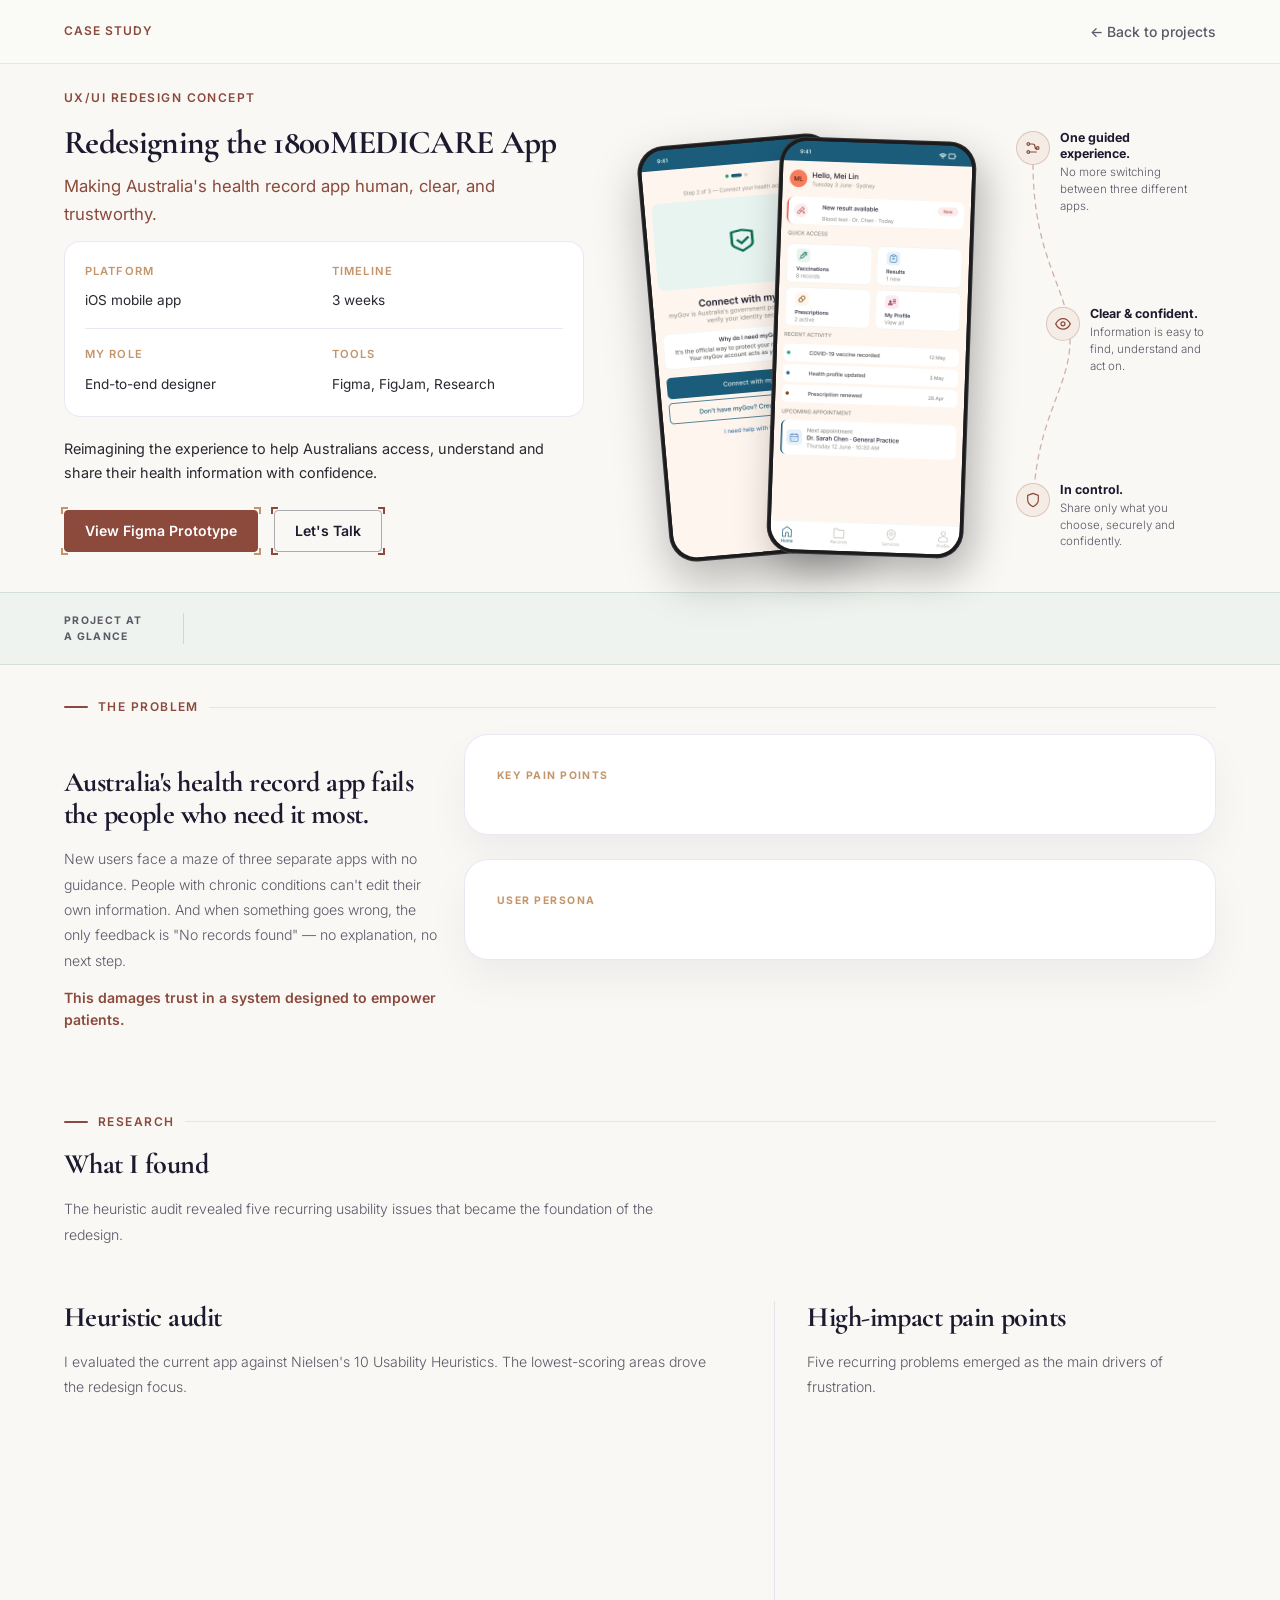
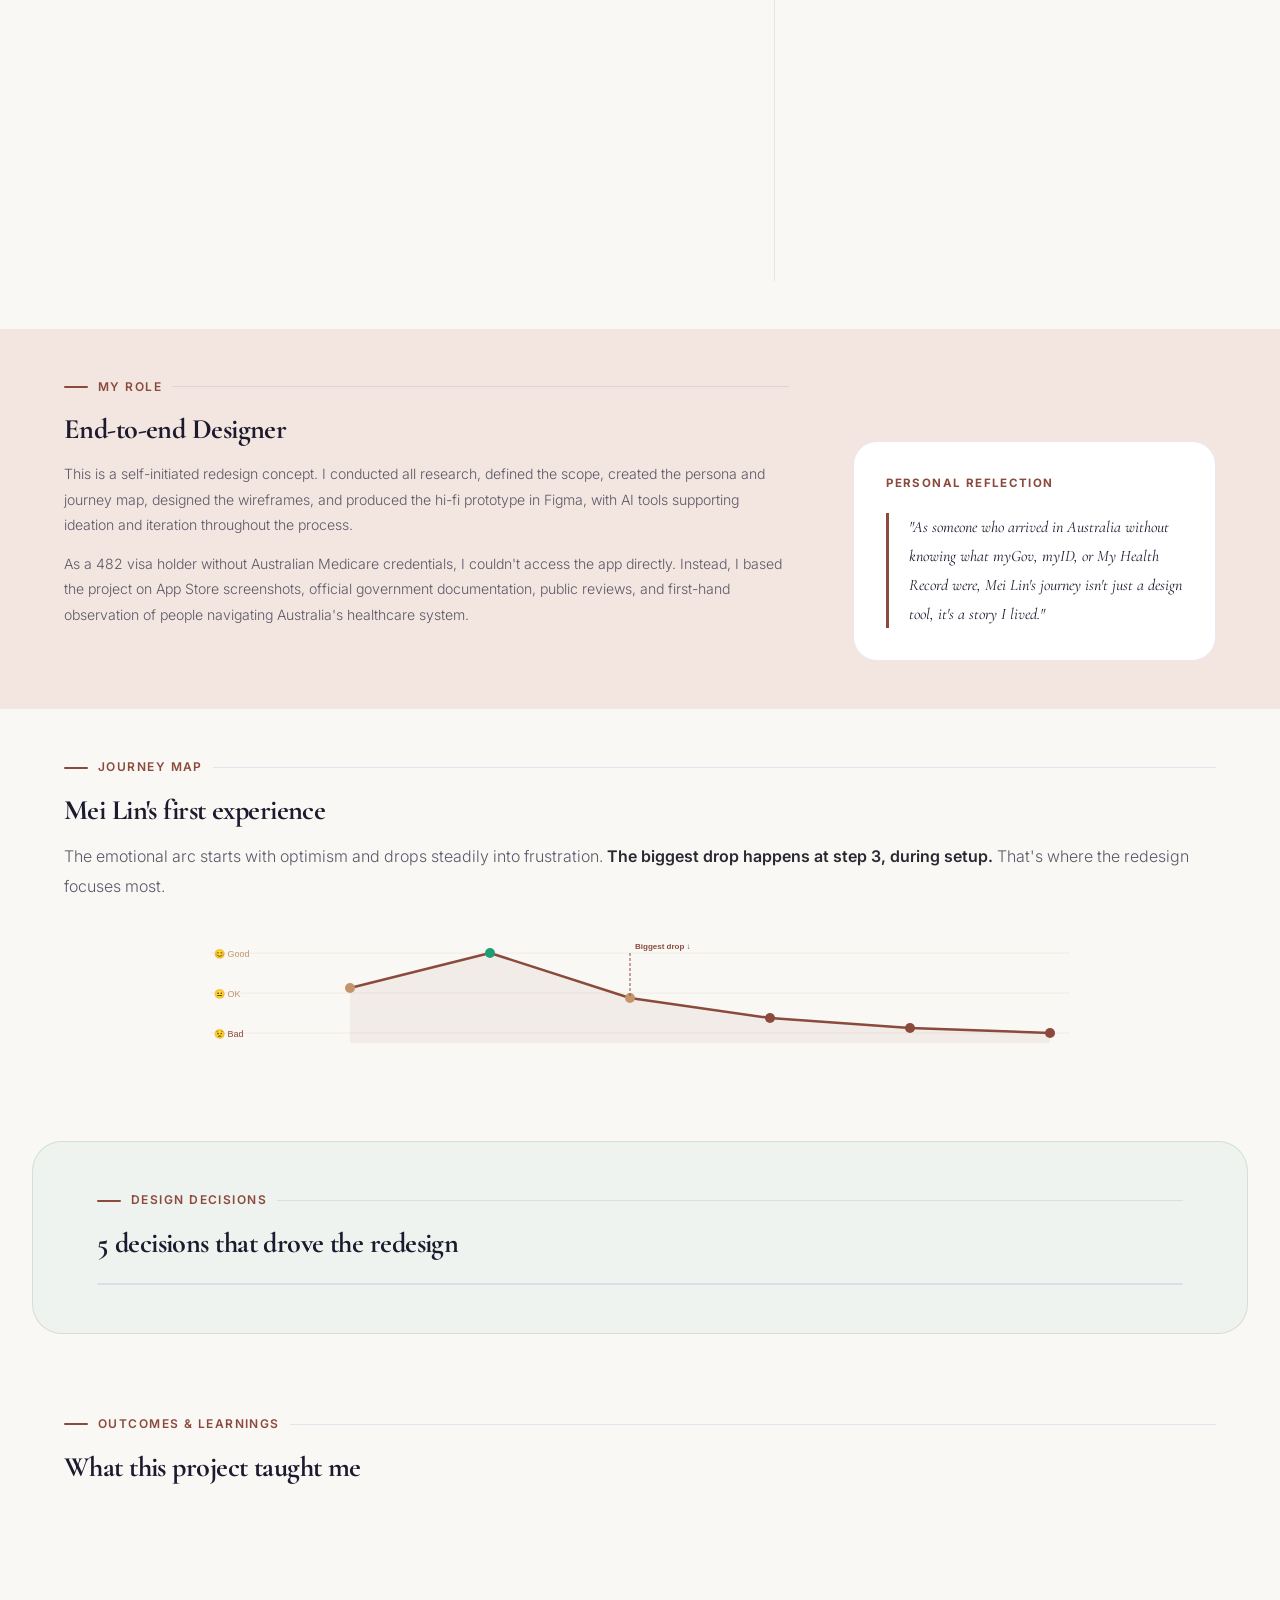
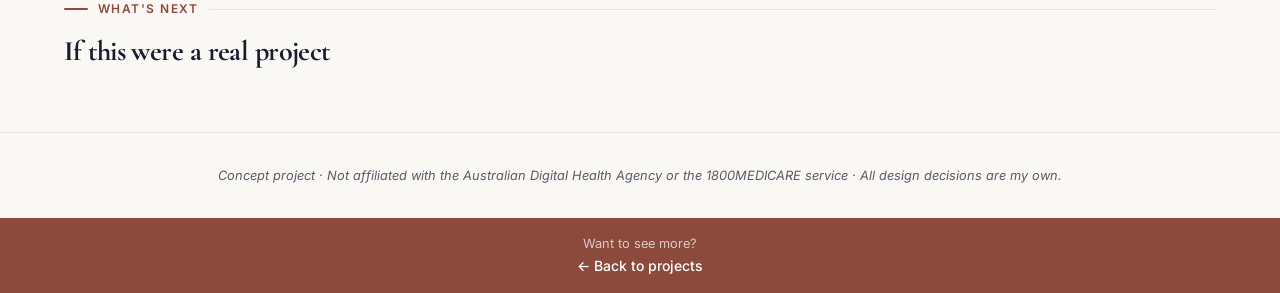
==== commit c3b509da: "Adding media queries to NavBar" ====
--- a/case-study-1800medicare.html
+++ b/case-study-1800medicare.html
@@ -15,8 +15,8 @@
         rel="stylesheet">
 
     <!-- Global CSS -->
+    <link rel="stylesheet" href="css/case-studies/1800medicare.css">
     <link rel="stylesheet" href="css/base.css">
-    <link rel="stylesheet" href="css/navigation.css">
     <link rel="stylesheet" href="css/buttons.css">
     <link rel="stylesheet" href="css/animations.css">
     <link rel="stylesheet" href="css/footer.css">
--- a/css/base.css
+++ b/css/base.css
@@ -80,4 +80,9 @@
 ::selection {
     background: var(--primary);
     color: var(--white);
+}
+
+body.menu-open #scrollTop{
+    opacity:0;
+    pointer-events:none;
 }
--- a/css/base.css
+++ b/css/base.css
@@ -80,4 +80,9 @@
 ::selection {
     background: var(--primary);
     color: var(--white);
+}
+
+body.menu-open #scrollTop{
+    opacity:0;
+    pointer-events:none;
 }
--- a/css/navigation.css
+++ b/css/navigation.css
@@ -3,40 +3,28 @@
 **********************************************/
 
 .navbar {
+    display: flex;
+    align-items: center;
+    justify-content: space-between;
+    height: 64px;
+    padding: 0 5vw;
+    background: rgba(250, 250, 247, .9);
+    backdrop-filter: blur(12px);
+    border-bottom: 1px solid var(--border);
     position: fixed;
     top: 0;
     left: 0;
     right: 0;
-
-    z-index: 100;
-
-    display: flex;
-    align-items: center;
-    justify-content: space-between;
-
-    height: 64px;
-    padding: 0 5vw;
-
-    background: rgba(250, 250, 247, .9);
-    backdrop-filter: blur(12px);
-
-    border-bottom: 1px solid var(--border);
+    z-index: 5000;
 }
 
 .nav-logo {
     display: flex;
     align-items: center;
     gap: 10px;
-    text-decoration: none;
 }
 
 .nav-logo-monogram {
-    font-family: var(--instrument);
-    font-size: 1.25rem;
-    color: var(--primary);
-    letter-spacing: -0.01em;
-    line-height: 1;
-    white-space: nowrap;
     display: none;
 }
 
@@ -47,15 +35,16 @@
 }
 
 .nav-logo-fullname {
+    display: block;
     font-family: var(--instrument);
     font-size: 1.4rem;
     font-weight: 400;
     letter-spacing: 0.01em;
+    text-decoration: none;
     color: var(--primary);
     white-space: nowrap;
     padding-left: 6px;
 }
-
 
 .nav-links {
     display: flex;
@@ -75,18 +64,107 @@
     color: var(--primary);
 }
 
+/* Mobile Menu */
+.mobile-menu {
+    position: fixed;
+    inset: 0;
+    top: 64px;
+    display: flex;
+    justify-content: center;
+    align-items: flex-start;
+    background: rgba(250, 247, 243, .55);
+    backdrop-filter: blur(20px);
+    -webkit-backdrop-filter: blur(20px);
+    opacity: 0;
+    visibility: hidden;
+    pointer-events: none;
+    transition: .3s;
+    z-index: 4999;
+}
+
+.mobile-menu.open {
+    opacity: 1;
+    visibility: visible;
+    pointer-events: auto;
+}
+
+.mobile-nav {
+    width: 100%;
+    max-width: 420px;
+    background: rgba(255, 255, 255, .82);
+    border: 1px solid var(--border);
+    backdrop-filter: blur(16px);
+    box-sizing: border-box;
+    display: flex;
+    flex-direction: column;
+    padding: 20px;
+    border-radius: 4px;
+}
+
+.mobile-nav a {
+    font-family: var(--sans);
+    font-size: 1rem;
+    font-weight: 500;
+    color: var(--dark);
+    text-decoration: none;
+    padding: 0.85rem 0;
+    border-bottom: 1px solid var(--border);
+    display: block;
+    transition: color 0.2s;
+}
+
+.mobile-nav .btn {
+    color: var(--white);
+    padding: 0.7rem;
+}
+
+.mobile-nav .btn:hover {
+    color: var(--white);
+}
+
+
+
 /**********************************************
 NAVIGATION MEDIA QUERIES
 **********************************************/
 
-@media (max-width:767px) {
+@media (max-width:768px) {
 
     .nav-logo-fullname {
         display: none;
     }
 
     .nav-logo-monogram {
-        display: inline;
+        display: flex;
+        align-items: center;
+        gap: .35rem;
+        background: none;
+        border: none;
+        padding: 0;
+        font-family: var(--instrument);
+        font-size: 1.25rem;
+        color: var(--primary);
+        letter-spacing: -0.01em;
+        line-height: 1;
+        white-space: nowrap;
+        cursor: pointer;
+    }
+
+    .nav-logo-monogram:focus {
+        outline: none;
+    }
+
+    .nav-logo-monogram::-moz-focus-inner {
+        border: 0;
+    }
+
+    .nav-links,
+    .navbar .btn {
+        display: none;
+    }
+
+    body.menu-open {
+        overflow: hidden;
     }
 
 }
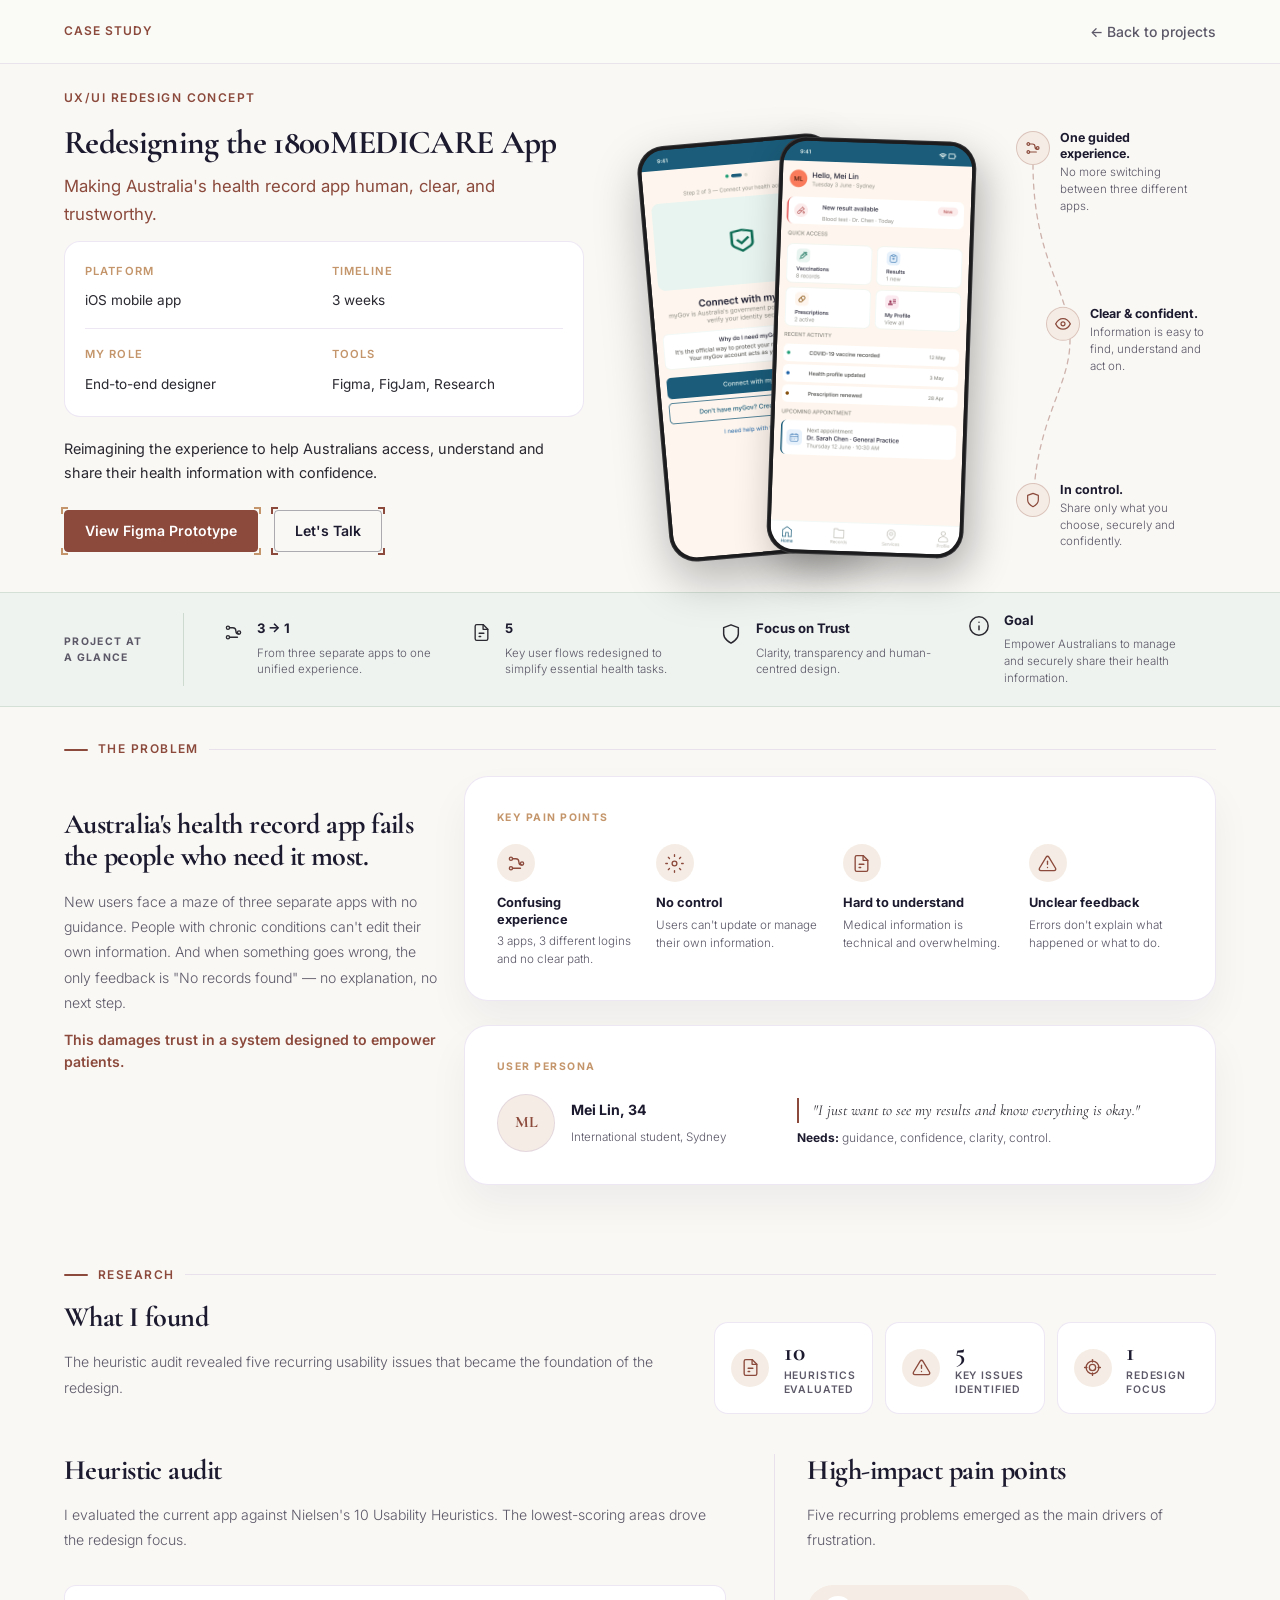
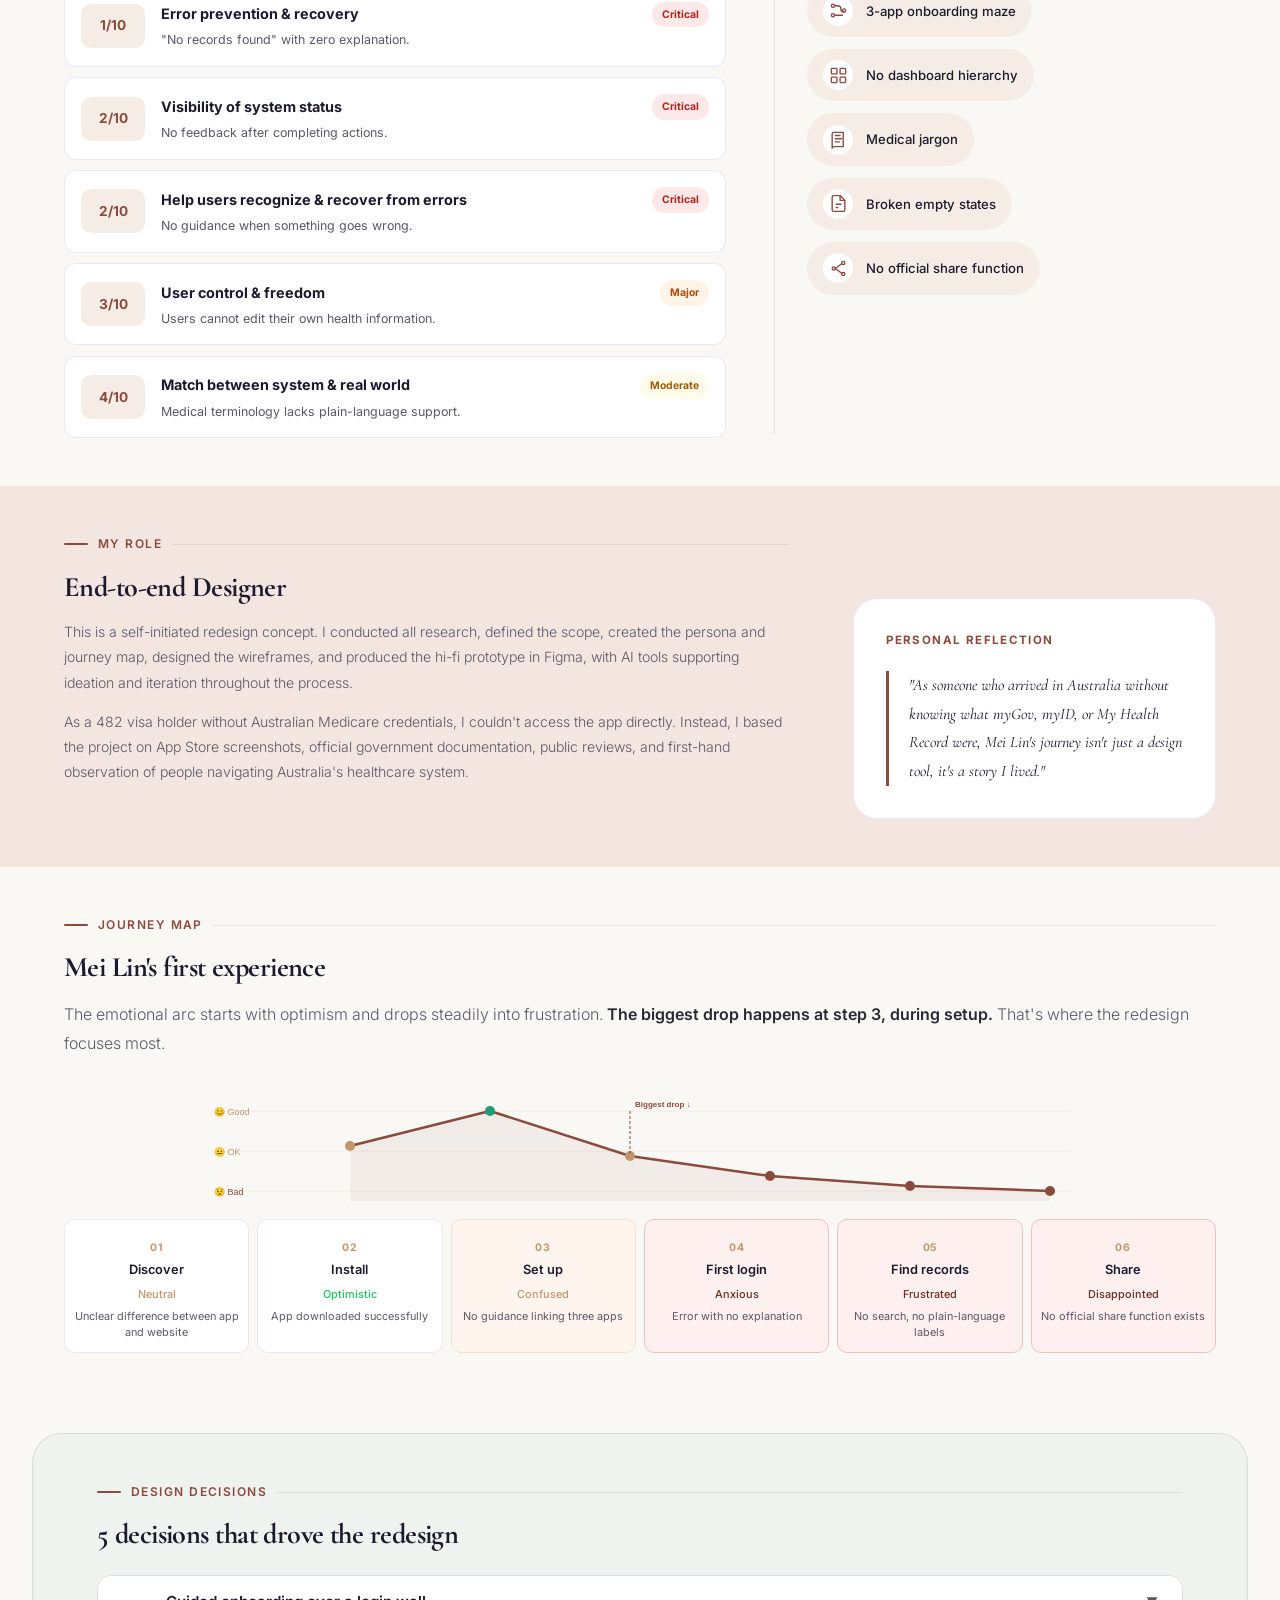
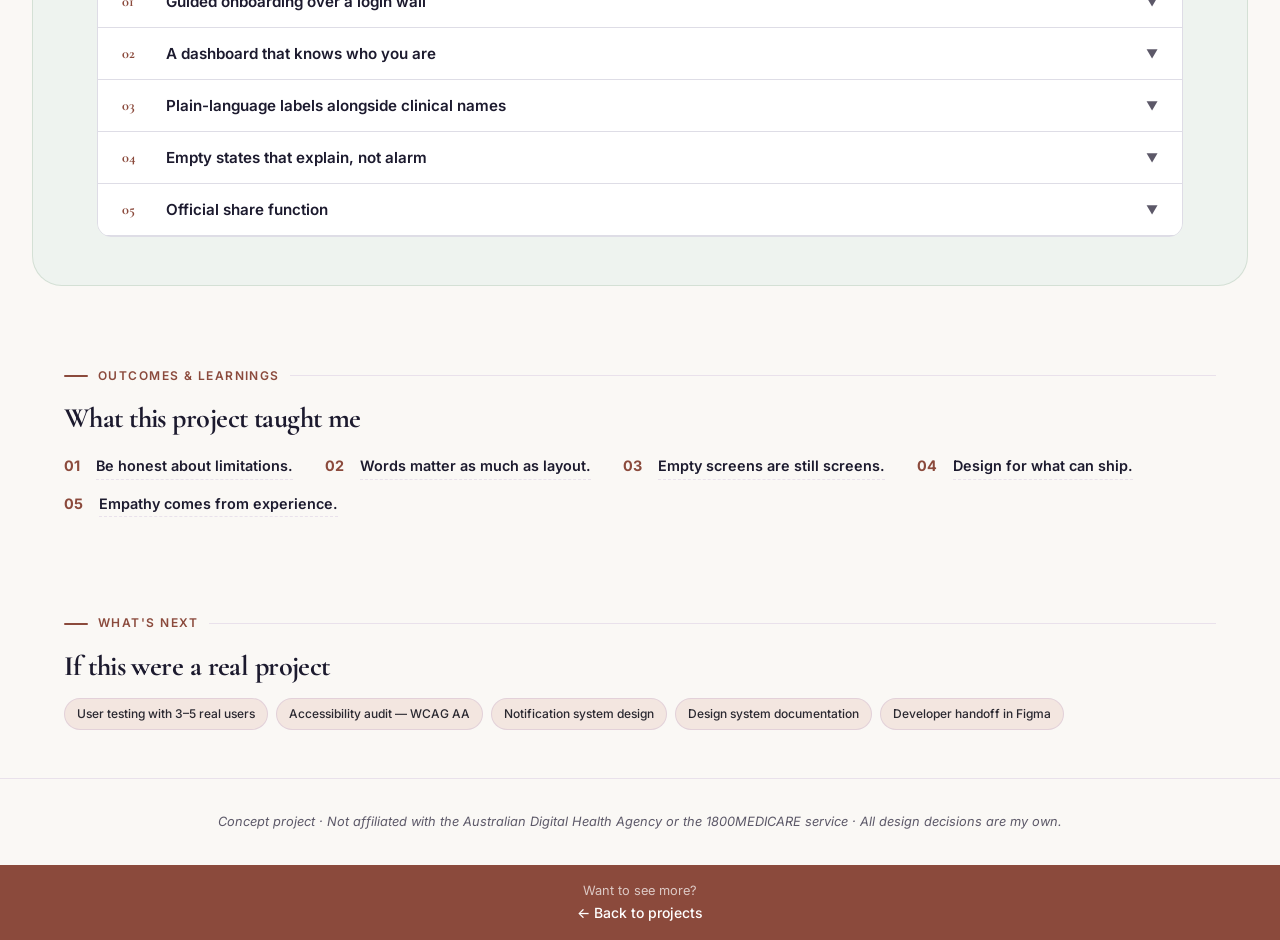
==== commit 53286595: "Add media queries for 1800Medicare case study" ====
--- a/case-study-1800medicare.html
+++ b/case-study-1800medicare.html
@@ -280,7 +280,7 @@
     <section class="cs-glance">
 
         <aside class="cs-glance-label">
-            PROJECT AT<br>A GLANCE
+            PROJECT AT <br>A GLANCE
         </aside>
 
         <div class="cs-glance-items" id="project-glance"></div>
--- a/css/case-studies/1800medicare.css
+++ b/css/case-studies/1800medicare.css
@@ -1246,12 +1246,6 @@
     background-color: var(--blush-background);
 }
 
-
-
-
-
-
-
 .cs-disclaimer {
     text-align: center;
     padding: 2rem 5vw;
@@ -1276,3 +1270,188 @@
 .footer-back:hover {
     color: var(--primary-dark);
 }
+
+
+/********************************
+MEDIA QUERIES
+**********************************/
+
+@media(max-width:768px) {
+
+    .cs-problem-left {
+
+    .cs-section-title {
+        padding-top: 1rem;
+    }
+}
+
+.cs-section {
+    padding: 2rem 5vw;
+}
+
+    .cs-title {
+        overflow-wrap: break-word;
+        word-break: normal;
+        font-size: 1.6rem;
+
+    }
+
+    .cs-subtitle {
+        white-space: normal;
+        font-size: 1.05rem;
+        line-height: 1.5;
+    }
+
+    .cs-project-card {
+        padding: 1.5rem;
+    }
+
+    .cs-project-grid {
+        gap: 1.5rem;
+        grid-template-columns: 1fr;
+        gap: 1.2rem;
+    }
+
+
+    .cs-project-grid--border {
+        padding-bottom: 1.2rem;
+        margin-bottom: 1.2rem;
+    }
+
+    .cs-cta-row {
+        display: flex;
+        flex-direction: column;
+        gap: 1rem;
+    }
+
+    .btn {
+        width: 100%;
+    }
+
+    .cs-hero-grid {
+        gap: 1.5rem;
+    }
+
+    .cs-hero-right {
+        flex-direction: column;
+        align-items: center;
+        justify-content: center;
+        min-height: auto;
+        overflow: hidden;
+    }
+
+    .cs-phones-wrap {
+        width: 260px;
+        height: 380px;
+        margin: 0;
+    }
+
+    .cs-phone {
+        width: 150px;
+    }
+
+    .cs-phone-front {
+        left: 90px;
+        top: 45px;
+    }
+
+    .cs-phone-back {
+        left: 0;
+        top: 45px;
+    }
+
+     .cs-icons-wrap{
+        width:100%;
+        height:auto;
+        margin:2rem 0 0;
+        display:flex;
+        flex-direction:column;
+        gap:1.5rem;
+    }
+
+    .cs-connector-svg{
+        display:none;
+    }
+
+    .cs-icon-item{
+        position:static;
+        transform:none;
+        max-width:none;
+    }
+
+    .cs-glance{
+        flex-direction:column;
+        gap:1.5rem;
+        align-items:flex-start;
+        padding: 1rem 5vw 2rem;
+    }
+
+    .cs-glance-label br{
+        display:none;
+    }
+
+    .cs-glance-label{
+        border-right:none;
+        border-bottom:1px solid rgba(107,143,113,.25);
+        padding-right:0;
+        padding-bottom:1rem;
+        width:100%;
+        white-space:normal;
+    }
+
+    .cs-glance-items{
+        padding-left:0;
+        width:100%;
+
+        display:grid;
+        grid-template-columns:1fr;
+        gap:1.25rem;
+    }
+
+    .cs-glance-item{
+        padding:0;
+    }
+
+    .cs-pain-grid{
+        display:grid;
+        grid-template-columns:1fr 1fr;
+        gap:1.25rem;
+    }
+
+     .cs-problem-card{
+        padding:1.25rem;
+        overflow:hidden;
+    }
+
+    .cs-persona-quote{
+    font-size:.9rem;
+}
+
+.cs-research-findings {
+    min-height: 460px;
+}
+
+.cs-role-reflection {
+    margin-top: 1rem;
+    padding: 1rem;
+}
+
+
+
+
+.cs-journey-chart{
+        display:none;
+    }
+
+    .cs-journey-grid{
+        grid-template-columns:1fr;
+        gap:1rem;
+        margin-top:1.5rem;
+    }
+
+    .cs-journey-card{
+        text-align:left;
+        padding:1rem;
+    }
+
+}
--- a/css/case-studies/1800medicare.css
+++ b/css/case-studies/1800medicare.css
@@ -1246,12 +1246,6 @@
     background-color: var(--blush-background);
 }
 
-
-
-
-
-
-
 .cs-disclaimer {
     text-align: center;
     padding: 2rem 5vw;
@@ -1276,3 +1270,188 @@
 .footer-back:hover {
     color: var(--primary-dark);
 }
+
+
+/********************************
+MEDIA QUERIES
+**********************************/
+
+@media(max-width:768px) {
+
+    .cs-problem-left {
+
+    .cs-section-title {
+        padding-top: 1rem;
+    }
+}
+
+.cs-section {
+    padding: 2rem 5vw;
+}
+
+    .cs-title {
+        overflow-wrap: break-word;
+        word-break: normal;
+        font-size: 1.6rem;
+
+    }
+
+    .cs-subtitle {
+        white-space: normal;
+        font-size: 1.05rem;
+        line-height: 1.5;
+    }
+
+    .cs-project-card {
+        padding: 1.5rem;
+    }
+
+    .cs-project-grid {
+        gap: 1.5rem;
+        grid-template-columns: 1fr;
+        gap: 1.2rem;
+    }
+
+
+    .cs-project-grid--border {
+        padding-bottom: 1.2rem;
+        margin-bottom: 1.2rem;
+    }
+
+    .cs-cta-row {
+        display: flex;
+        flex-direction: column;
+        gap: 1rem;
+    }
+
+    .btn {
+        width: 100%;
+    }
+
+    .cs-hero-grid {
+        gap: 1.5rem;
+    }
+
+    .cs-hero-right {
+        flex-direction: column;
+        align-items: center;
+        justify-content: center;
+        min-height: auto;
+        overflow: hidden;
+    }
+
+    .cs-phones-wrap {
+        width: 260px;
+        height: 380px;
+        margin: 0;
+    }
+
+    .cs-phone {
+        width: 150px;
+    }
+
+    .cs-phone-front {
+        left: 90px;
+        top: 45px;
+    }
+
+    .cs-phone-back {
+        left: 0;
+        top: 45px;
+    }
+
+     .cs-icons-wrap{
+        width:100%;
+        height:auto;
+        margin:2rem 0 0;
+        display:flex;
+        flex-direction:column;
+        gap:1.5rem;
+    }
+
+    .cs-connector-svg{
+        display:none;
+    }
+
+    .cs-icon-item{
+        position:static;
+        transform:none;
+        max-width:none;
+    }
+
+    .cs-glance{
+        flex-direction:column;
+        gap:1.5rem;
+        align-items:flex-start;
+        padding: 1rem 5vw 2rem;
+    }
+
+    .cs-glance-label br{
+        display:none;
+    }
+
+    .cs-glance-label{
+        border-right:none;
+        border-bottom:1px solid rgba(107,143,113,.25);
+        padding-right:0;
+        padding-bottom:1rem;
+        width:100%;
+        white-space:normal;
+    }
+
+    .cs-glance-items{
+        padding-left:0;
+        width:100%;
+
+        display:grid;
+        grid-template-columns:1fr;
+        gap:1.25rem;
+    }
+
+    .cs-glance-item{
+        padding:0;
+    }
+
+    .cs-pain-grid{
+        display:grid;
+        grid-template-columns:1fr 1fr;
+        gap:1.25rem;
+    }
+
+     .cs-problem-card{
+        padding:1.25rem;
+        overflow:hidden;
+    }
+
+    .cs-persona-quote{
+    font-size:.9rem;
+}
+
+.cs-research-findings {
+    min-height: 460px;
+}
+
+.cs-role-reflection {
+    margin-top: 1rem;
+    padding: 1rem;
+}
+
+
+
+
+.cs-journey-chart{
+        display:none;
+    }
+
+    .cs-journey-grid{
+        grid-template-columns:1fr;
+        gap:1rem;
+        margin-top:1.5rem;
+    }
+
+    .cs-journey-card{
+        text-align:left;
+        padding:1rem;
+    }
+
+}
--- a/css/case-studies/1800medicare.css
+++ b/css/case-studies/1800medicare.css
@@ -1246,12 +1246,6 @@
     background-color: var(--blush-background);
 }
 
-
-
-
-
-
-
 .cs-disclaimer {
     text-align: center;
     padding: 2rem 5vw;
@@ -1276,3 +1270,188 @@
 .footer-back:hover {
     color: var(--primary-dark);
 }
+
+
+/********************************
+MEDIA QUERIES
+**********************************/
+
+@media(max-width:768px) {
+
+    .cs-problem-left {
+
+    .cs-section-title {
+        padding-top: 1rem;
+    }
+}
+
+.cs-section {
+    padding: 2rem 5vw;
+}
+
+    .cs-title {
+        overflow-wrap: break-word;
+        word-break: normal;
+        font-size: 1.6rem;
+
+    }
+
+    .cs-subtitle {
+        white-space: normal;
+        font-size: 1.05rem;
+        line-height: 1.5;
+    }
+
+    .cs-project-card {
+        padding: 1.5rem;
+    }
+
+    .cs-project-grid {
+        gap: 1.5rem;
+        grid-template-columns: 1fr;
+        gap: 1.2rem;
+    }
+
+
+    .cs-project-grid--border {
+        padding-bottom: 1.2rem;
+        margin-bottom: 1.2rem;
+    }
+
+    .cs-cta-row {
+        display: flex;
+        flex-direction: column;
+        gap: 1rem;
+    }
+
+    .btn {
+        width: 100%;
+    }
+
+    .cs-hero-grid {
+        gap: 1.5rem;
+    }
+
+    .cs-hero-right {
+        flex-direction: column;
+        align-items: center;
+        justify-content: center;
+        min-height: auto;
+        overflow: hidden;
+    }
+
+    .cs-phones-wrap {
+        width: 260px;
+        height: 380px;
+        margin: 0;
+    }
+
+    .cs-phone {
+        width: 150px;
+    }
+
+    .cs-phone-front {
+        left: 90px;
+        top: 45px;
+    }
+
+    .cs-phone-back {
+        left: 0;
+        top: 45px;
+    }
+
+     .cs-icons-wrap{
+        width:100%;
+        height:auto;
+        margin:2rem 0 0;
+        display:flex;
+        flex-direction:column;
+        gap:1.5rem;
+    }
+
+    .cs-connector-svg{
+        display:none;
+    }
+
+    .cs-icon-item{
+        position:static;
+        transform:none;
+        max-width:none;
+    }
+
+    .cs-glance{
+        flex-direction:column;
+        gap:1.5rem;
+        align-items:flex-start;
+        padding: 1rem 5vw 2rem;
+    }
+
+    .cs-glance-label br{
+        display:none;
+    }
+
+    .cs-glance-label{
+        border-right:none;
+        border-bottom:1px solid rgba(107,143,113,.25);
+        padding-right:0;
+        padding-bottom:1rem;
+        width:100%;
+        white-space:normal;
+    }
+
+    .cs-glance-items{
+        padding-left:0;
+        width:100%;
+
+        display:grid;
+        grid-template-columns:1fr;
+        gap:1.25rem;
+    }
+
+    .cs-glance-item{
+        padding:0;
+    }
+
+    .cs-pain-grid{
+        display:grid;
+        grid-template-columns:1fr 1fr;
+        gap:1.25rem;
+    }
+
+     .cs-problem-card{
+        padding:1.25rem;
+        overflow:hidden;
+    }
+
+    .cs-persona-quote{
+    font-size:.9rem;
+}
+
+.cs-research-findings {
+    min-height: 460px;
+}
+
+.cs-role-reflection {
+    margin-top: 1rem;
+    padding: 1rem;
+}
+
+
+
+
+.cs-journey-chart{
+        display:none;
+    }
+
+    .cs-journey-grid{
+        grid-template-columns:1fr;
+        gap:1rem;
+        margin-top:1.5rem;
+    }
+
+    .cs-journey-card{
+        text-align:left;
+        padding:1rem;
+    }
+
+}
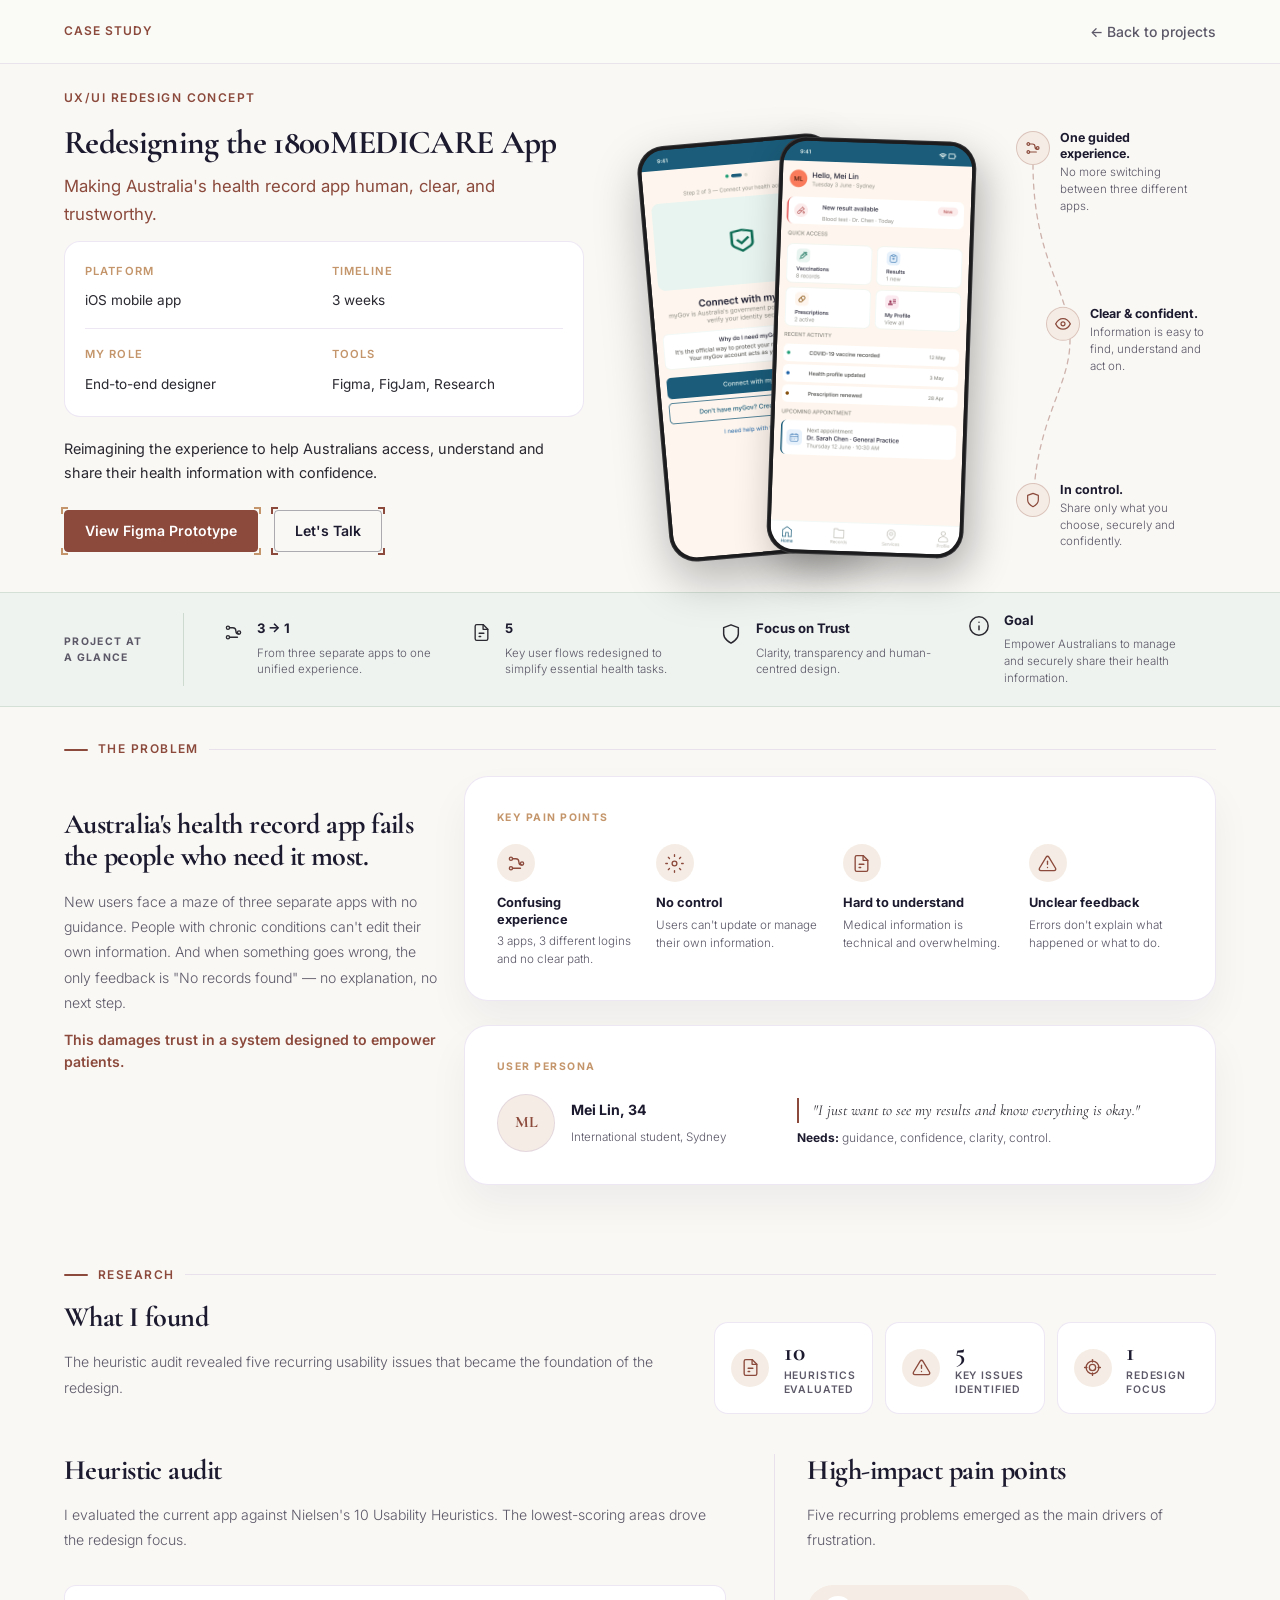
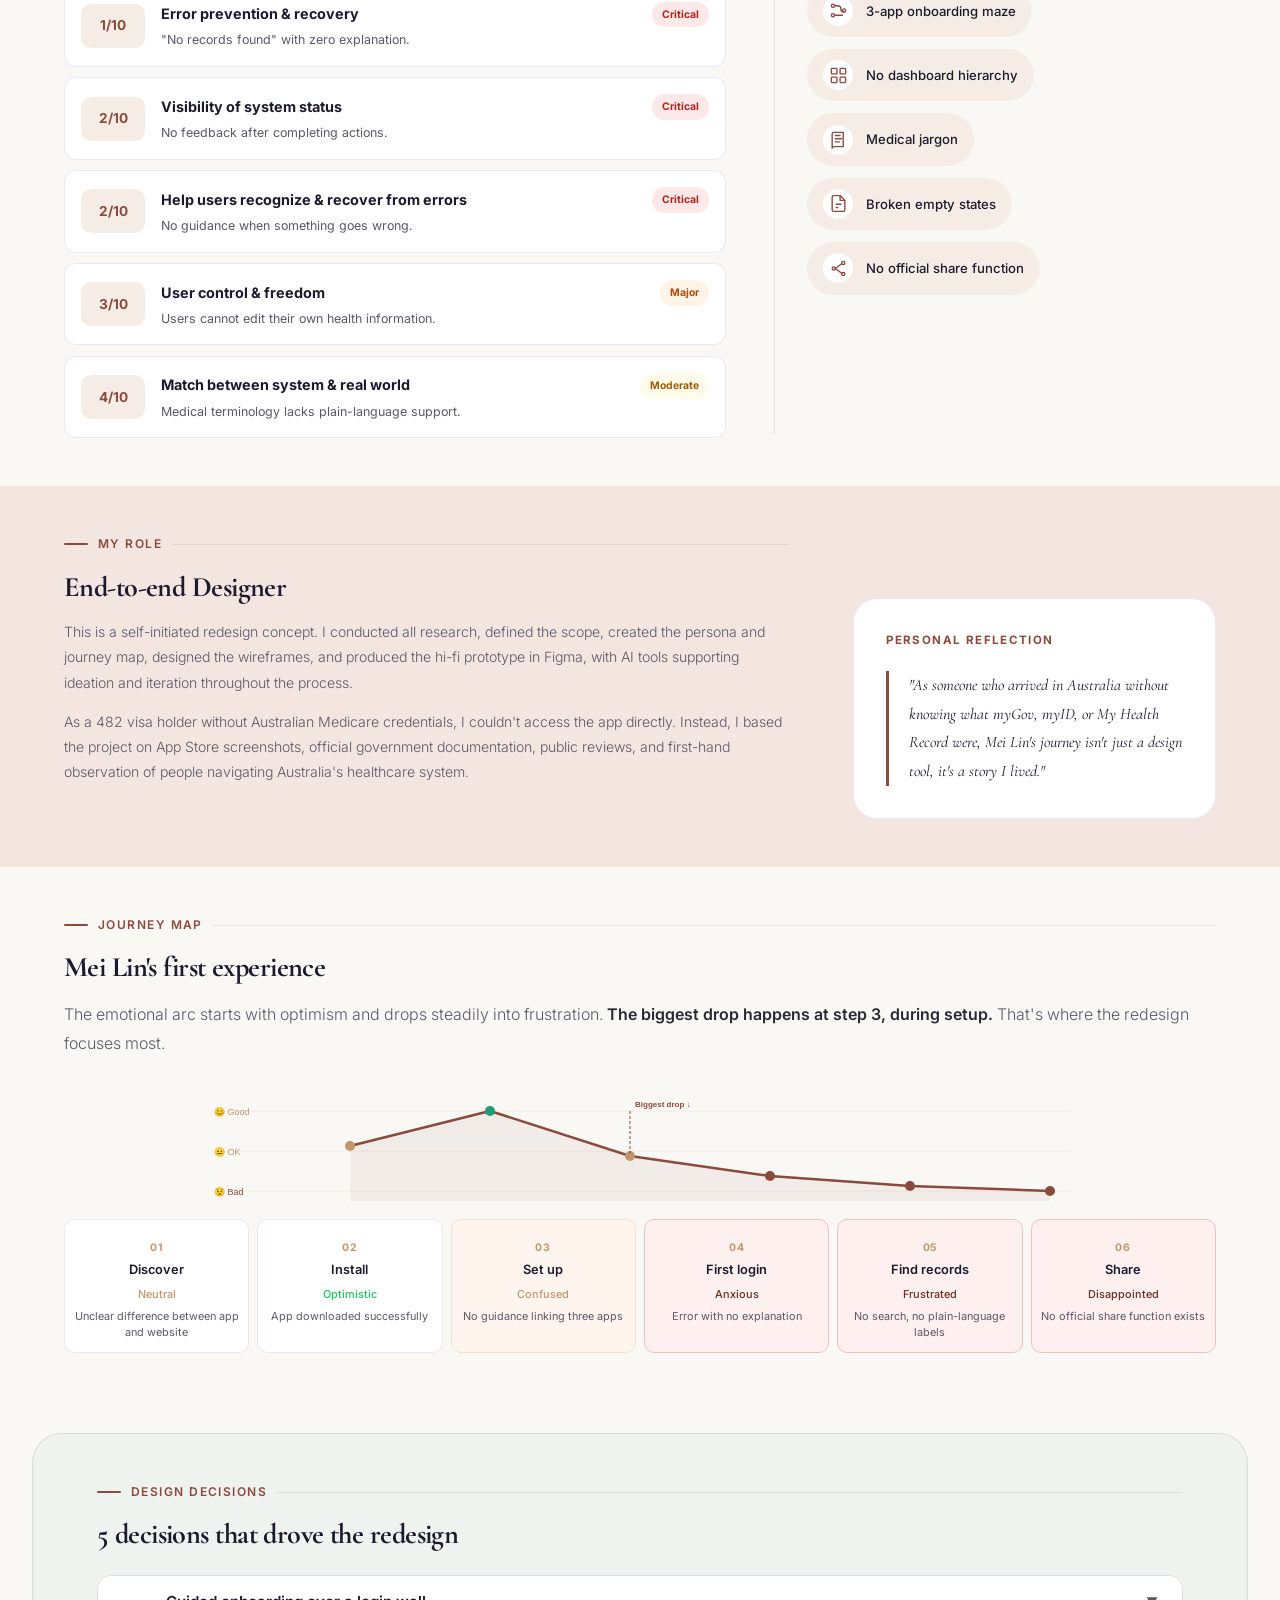
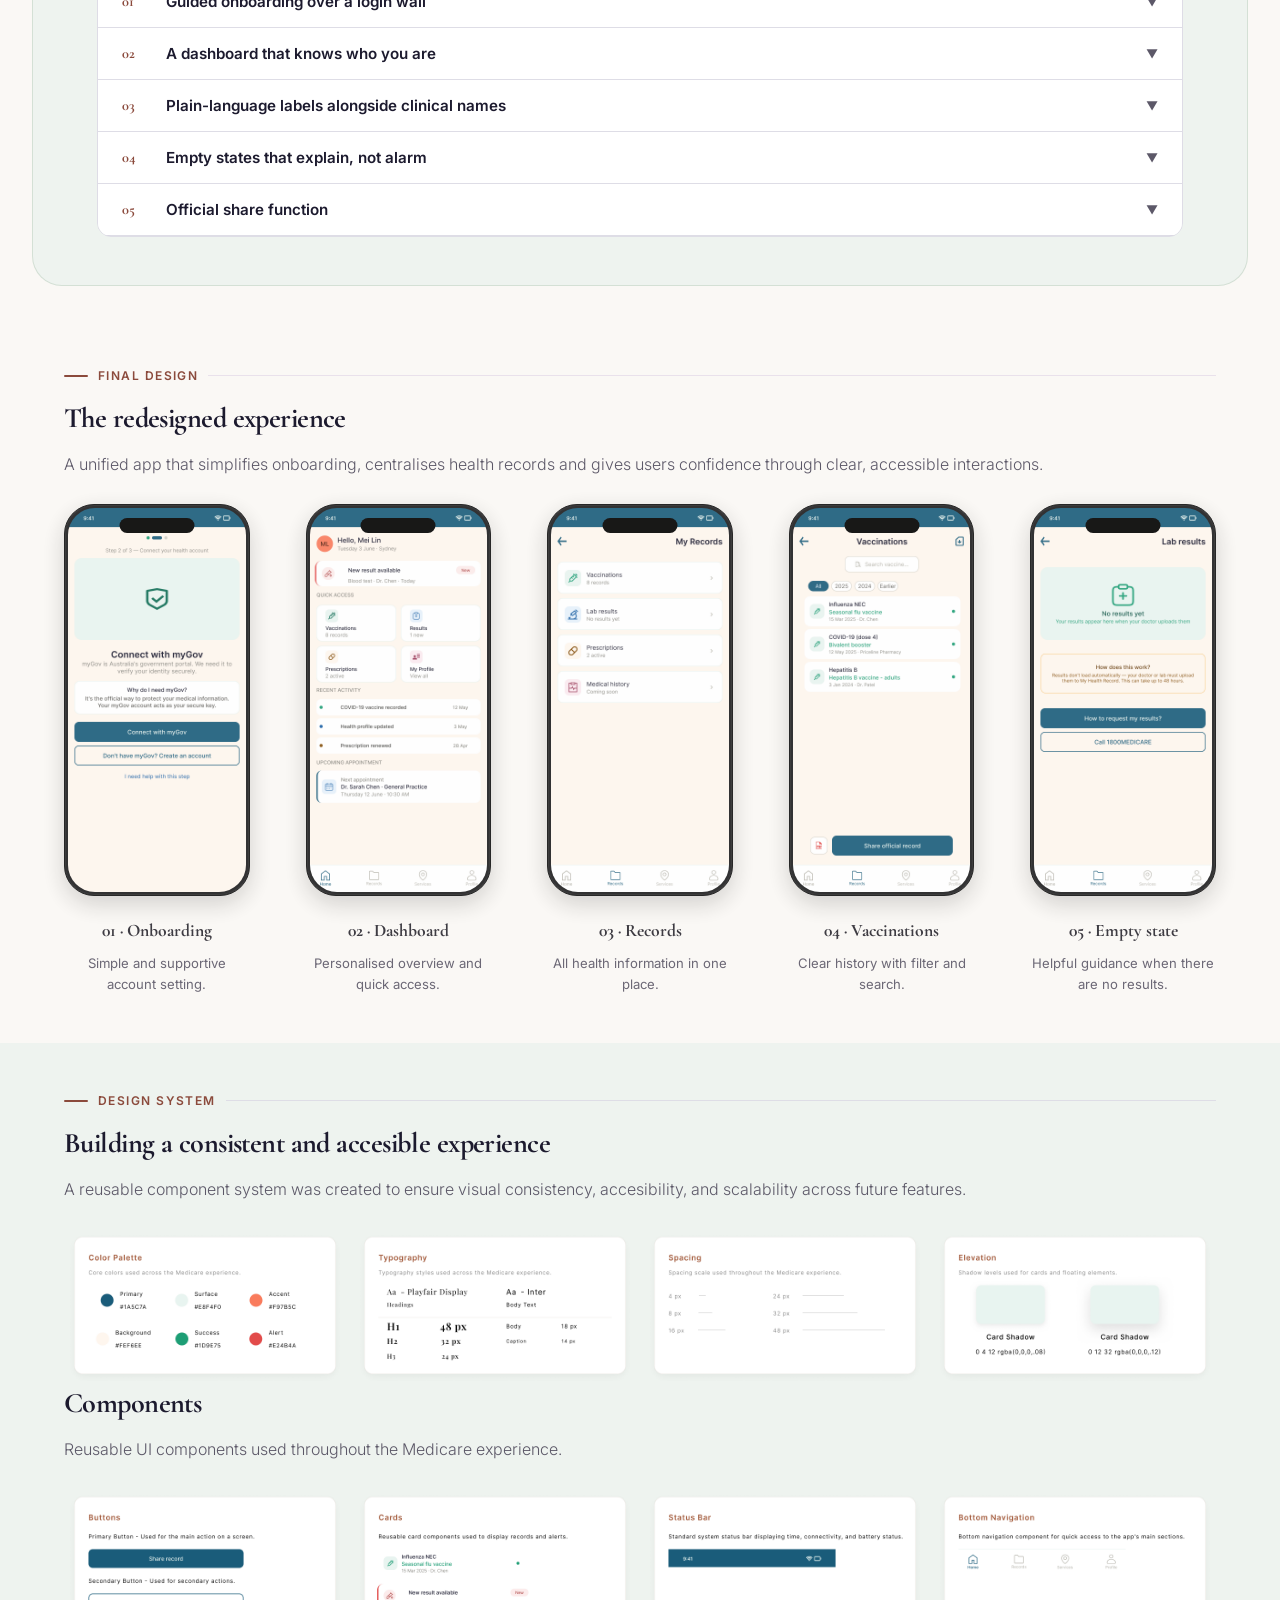
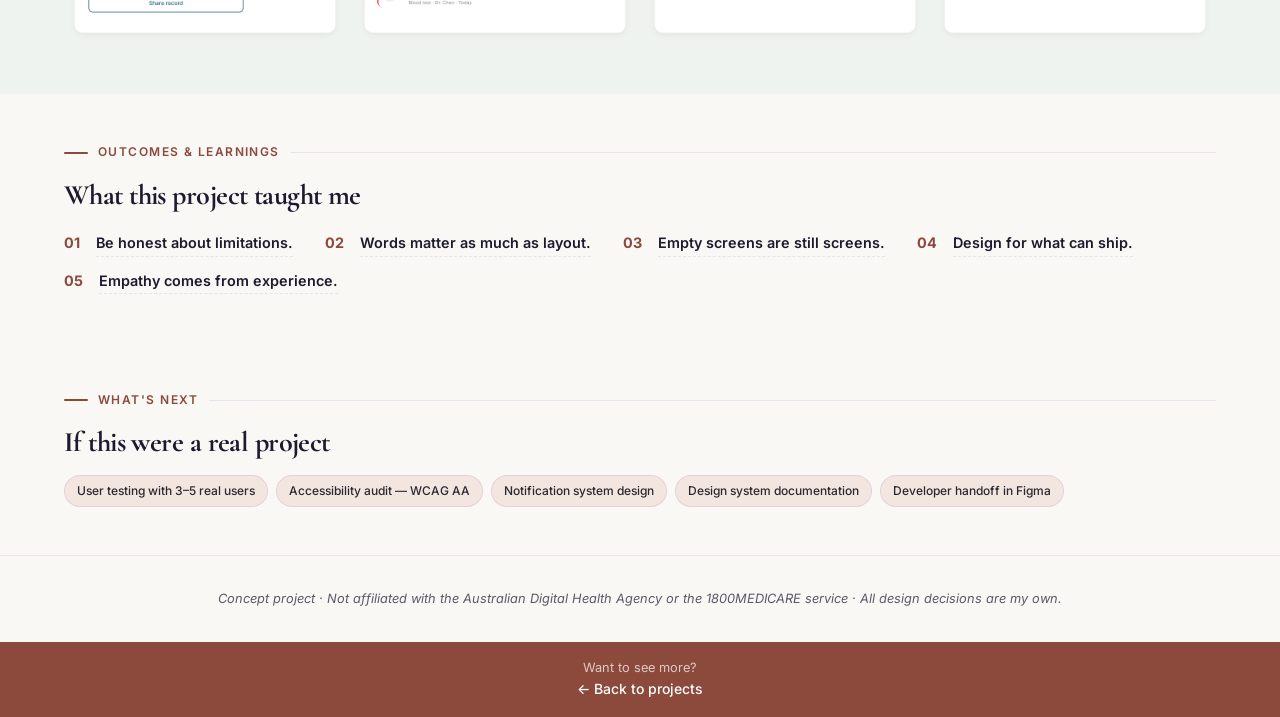
==== commit dff954c6: "Add final sections and mobile adjustments" ====
--- a/case-study-1800medicare.html
+++ b/case-study-1800medicare.html
@@ -157,12 +157,13 @@
                 <div class="cs-phones-wrap">
 
                     <div class="cs-phone cs-phone-back">
-                        <img src="./assets/images/1800-medicare-onboarding-mobile.png"
+                        <img src="./assets/images/case-studies/1800Medicare/1800MedicareOnboardingMobile.png"
                             alt="1800MEDICARE onboarding screen">
                     </div>
 
                     <div class="cs-phone cs-phone-front">
-                        <img src="./assets/images/1800-medicare-home-mobile.png" alt="1800MEDICARE dashboard">
+                        <img src="./assets/images/case-studies/1800Medicare/1800MedicareHomeMobile.png"
+                            alt="1800MEDICARE dashboard">
                     </div>
 
                 </div>
@@ -531,6 +532,110 @@
 
     </section>
 
+    <!-- FINAL DESIGN -->
+    <section class="cs-section">
+
+        <div class="container">
+
+            <div class="cs-section-eyebrow">
+                Final Design
+            </div>
+
+            <h2 class="cs-section-title">
+                The redesigned experience
+            </h2>
+
+            <p class="cs-section-description">
+                A unified app that simplifies onboarding, centralises health records and gives users confidence through
+                clear, accessible interactions.
+            </p>
+
+            <!-- Desktop -->
+            <div id="fd-desktop" class="fd-desktop">
+            </div>
+
+            <!-- Mobile -->
+            <div class="fd-mobile">
+
+                <button id="fd-prev" class="fd-arrow">
+
+                    ←
+
+                </button>
+
+                <div id="fd-mobile-card">
+                </div>
+
+                <button id="fd-next" class="fd-arrow">
+
+                    →
+
+                </button>
+
+            </div>
+
+        </div>
+
+    </section>
+
+    <!-- DESIGN SYSTEM -->
+    <section class="cs-section cs-section-design-system fade-up">
+
+        <div class="cs-section-eyebrow">
+            Design System
+        </div>
+
+        <h2 class="cs-section-title">
+            Building a consistent and accesible experience
+        </h2>
+
+        <p class="cs-section-description">
+            A reusable component system was created to ensure visual consistency, accesibility, and
+            scalability across future features.
+        </p>
+
+        <div class="cs-design-grid">
+
+            <img src="assets/images/case-studies/1800Medicare/1800MedicareDesignSystemColors.png"
+                alt="1800 Medicare design system color palette showing primary, surface, accent, background, success, and alert colors.">
+
+            <img src="assets/images/case-studies/1800Medicare/1800MedicareDesignSystemTypography.png"
+                alt="1800 Medicare typography system featuring Playfair Display for headings and Inter for body text, captions, and interface labels.">
+
+            <img src="assets/images/case-studies/1800Medicare/1800MedicareDesignSystemSpacing.png"
+                alt="1800 Medicare spacing scale defining consistent spacing values from 4 to 48 pixels for layouts and components.">
+
+            <img src="assets/images/case-studies/1800Medicare/1800MedicareDesignSystemElevation.png"
+                alt="1800 Medicare elevation system demonstrating card shadow styles and depth levels for interface components.">
+
+        </div>
+
+        <h2 class="cs-section-title">
+            Components
+        </h2>
+
+        <p class="cs-section-description">
+            Reusable UI components used throughout the Medicare experience.
+        </p>
+
+        <div class="cs-design-grid">
+
+            <img src="assets/images/case-studies/1800Medicare/1800MedicareDesignSystemButtons.png"
+                alt="1800 Medicare button components including primary and secondary button styles.">
+
+            <img src="assets/images/case-studies/1800Medicare/1800MedicareDesignSystemCards.png"
+                alt="1800 Medicare reusable card components for displaying health records and notifications.">
+
+            <img src="assets/images/case-studies/1800Medicare/1800MedicareDesignSystemStatusBar.png"
+                alt="1800 Medicare mobile status bar displaying time, connectivity, and battery indicators.">
+
+            <img src="assets/images/case-studies/1800Medicare/1800MedicareDesignSystemBottomNav.png"
+                alt="1800 Medicare bottom navigation component for accessing the main sections of the application.">
+
+        </div>
+
+    </section>
+
     <!-- OUTCOMES & LEARNINGS -->
     <section class="cs-section fade-up">
 
--- a/css/case-studies/1800medicare.css
+++ b/css/case-studies/1800medicare.css
@@ -1,6 +1,4 @@
-/* ==========================================================
-   NAV SECTION
-========================================================== */
+/* NAV SECTION */
 
 .navbar {
     position: sticky;
@@ -35,9 +33,7 @@
     color: var(--primary-dark);
 }
 
-/* ==========================================================
-   HERO SECTION
-========================================================== */
+/* HERO SECTION */
 
 .cs-hero {
     padding: 1rem 5vw 2rem;
@@ -291,26 +287,7 @@
     margin-top: 1.5rem;
 }
 
-@media (max-width: 992px) {
-
-    .cs-hero-grid {
-        grid-template-columns: 1fr;
-    }
-
-    .cs-hero-right {
-        min-height: 360px;
-        justify-content: flex-start;
-    }
-
-    .cs-icons-wrap {
-        right: 0;
-    }
-
-}
-
-/*==================================================
-PROJECT AT A GLANCE
-==================================================*/
+/* PROJECT AT A GLANCE */
 
 .cs-glance {
     padding: 1.25rem 5vw;
@@ -383,21 +360,7 @@
     font-weight: 300;
 }
 
-@media (max-width: 992px) {
-
-    .cs-glance-grid {
-        grid-template-columns: 1fr;
-    }
-
-    .cs-glance-items {
-        grid-template-columns: 1fr;
-    }
-
-}
-
-/* ==========================================================
-   THE PROBLEM
-========================================================== */
+/* THE PROBLEM */
 
 .cs-content {
     padding: 2rem 5vw;
@@ -589,31 +552,7 @@
     color: var(--dark);
 }
 
-/* RESPONSIVE */
-
-@media (max-width: 900px) {
-    .cs-problem-wrap {
-        grid-template-columns: 1fr;
-    }
-
-    .cs-problem-left {
-        position: static;
-    }
-
-    .cs-pain-grid {
-        grid-template-columns: 1fr;
-    }
-
-    .cs-persona-layout {
-        grid-template-columns: 1fr;
-        gap: 1.5rem;
-    }
-
-}
-
-/* ==========================================================
-   RESEARCH
-========================================================== */
+/* RESEARCH */
 
 .cs-research-header {
     display: grid;
@@ -835,29 +774,7 @@
     color: var(--primary);
 }
 
-/* RESPONSIVE */
-
-@media (max-width: 900px) {
-
-    .cs-research-header,
-    .cs-research-grid {
-        grid-template-columns: 1fr;
-    }
-
-    .cs-research-summary {
-        grid-template-columns: 1fr;
-    }
-
-    .cs-research-findings {
-        padding-left: 0;
-        border-left: none;
-    }
-
-}
-
-/* ==========================================================
-   MY ROLE
-========================================================== */
+/* MY ROLE */
 
 .cs-role {
     display: grid;
@@ -927,15 +844,7 @@
     }
 }
 
-
-
-
-
-
-
-/* ==========================================================
-   JOURNEY MAP
-========================================================== */
+/* JOURNEY MAP */
 
 .cs-section {
     padding: 3rem 5vw;
@@ -946,7 +855,7 @@
     color: var(--text-muted);
     line-height: 1.85;
     font-weight: 300;
-    margin-bottom: 1rem;
+    margin-bottom: 1.5rem;
 }
 
 .cs-section p strong {
@@ -1037,9 +946,7 @@
     line-height: 1.4;
 }
 
-/* ==========================================================
-   DESIGN DECISIONS
-========================================================== */
+/* DESIGN DECISIONS */
 
 .cs-section-design {
     background-color: var(--sage-light);
@@ -1150,9 +1057,146 @@
     font-weight: 600;
 }
 
-/* ==========================================================
-   LEARNINGS AND OUTCOMES
-========================================================== */
+/* FINAL DESIGN */
+
+.cs-final-design {
+    padding: 4rem 5vw;
+}
+
+.fd-intro {
+    max-width: 760px;
+    margin-bottom: 3rem;
+}
+
+.fd-title {
+    font-family: var(--serif);
+    font-size: clamp(1.8rem, 3vw, 2.6rem);
+    line-height: 1.15;
+    margin-bottom: .75rem;
+}
+
+.fd-subtitle {
+    font-size: 1rem;
+    line-height: 1.8;
+    color: var(--text-muted);
+}
+
+.fd-desktop {
+    display: flex;
+    justify-content: center;
+    gap: 3.5rem;
+}
+
+.fd-card {
+    flex: 1;
+    max-width: 190px;
+    text-align: center;
+    opacity: .9;
+    transition: opacity .3s ease;
+}
+
+.fd-card:hover {
+    opacity: 1;
+}
+
+.fd-phone {
+    position: relative;
+    padding: 3px;
+    background: #1d1d1f;
+    border: 1px solid #111;
+    border-radius: 30px;
+    overflow: hidden;
+    box-shadow:
+        0 8px 24px rgba(0, 0, 0, .18),
+        inset 0 0 0 1px rgba(255, 255, 255, .05);
+    transition:
+        transform .35s ease,
+        box-shadow .35s ease;
+}
+
+.fd-phone::before {
+    content: "";
+    position: absolute;
+    top: 13px;
+    left: 50%;
+    transform: translateX(-50%);
+    width: 75px;
+    height: 15px;
+    background: #000;
+    border-radius: 999px;
+    z-index: 2;
+}
+
+.fd-phone:hover {
+    transform: translateY(-8px);
+    box-shadow:
+        0 18px 40px rgba(0, 0, 0, .22);
+}
+
+.fd-phone img {
+    display: block;
+    width: 100%;
+    border-radius: 27px;
+}
+
+.fd-card h4 {
+    margin: 1.25rem 0 .4rem;
+    font-family: var(--serif);
+    font-size: 1.1rem;
+}
+
+.fd-card p {
+    font-size: .82rem;
+    line-height: 1.6;
+    color: var(--text-muted);
+}
+
+.fd-mobile {
+    display: none;
+}
+
+.fd-controls {
+    display: flex;
+    justify-content: center;
+    gap: 1rem;
+    margin-top: 1.5rem;
+}
+
+.fd-controls button {
+    width: 42px;
+    height: 42px;
+    border: none;
+    border-radius: 50%;
+    cursor: pointer;
+    background: var(--primary);
+    color: #fff;
+    font-size: 1rem;
+}
+
+/* DESIGN SYSTEM */
+
+.cs-section-design-system {
+    background-color: var(--sage-light);
+}
+
+.cs-design-grid {
+    display: grid;
+    grid-template-columns: repeat(4, 1fr);
+    gap: 0.5rem;
+}
+
+.cs-design-grid img {
+    width: 100%;
+    display: block;
+    border-radius: 16px;
+    transition: transform .3s ease;
+}
+
+.cs-design-grid img:hover {
+    transform: translateY(-4px);
+}
+
+/* LEARNINGS AND OUTCOMES */
 
 .cs-learning-list {
     display: flex;
@@ -1216,9 +1260,7 @@
     display: block;
 }
 
-/* ==========================================================
-   WHATS NEXT
-========================================================== */
+/* WHATS NEXT */
 
 .cs-next-tags {
     display: flex;
@@ -1255,9 +1297,7 @@
     border-top: 1px solid var(--border);
 }
 
-/********************************
-FOOTER
-**********************************/
+/* FOOTER */
 
 .footer-back {
     color: var(--white);
@@ -1276,18 +1316,78 @@
 MEDIA QUERIES
 **********************************/
 
+@media (max-width: 992px) {
+
+    .cs-hero-grid {
+        grid-template-columns: 1fr;
+    }
+
+    .cs-hero-right {
+        min-height: 360px;
+        justify-content: flex-start;
+    }
+
+    .cs-icons-wrap {
+        right: 0;
+    }
+
+    .cs-glance-grid {
+        grid-template-columns: 1fr;
+    }
+
+    .cs-glance-items {
+        grid-template-columns: 1fr;
+    }
+
+}
+
+@media (max-width: 900px) {
+
+    .cs-research-header,
+    .cs-research-grid {
+        grid-template-columns: 1fr;
+    }
+
+    .cs-research-summary {
+        grid-template-columns: 1fr;
+    }
+
+    .cs-research-findings {
+        padding-left: 0;
+        border-left: none;
+    }
+
+    .cs-problem-wrap {
+        grid-template-columns: 1fr;
+    }
+
+    .cs-problem-left {
+        position: static;
+    }
+
+    .cs-pain-grid {
+        grid-template-columns: 1fr;
+    }
+
+    .cs-persona-layout {
+        grid-template-columns: 1fr;
+        gap: 1.5rem;
+    }
+
+}
+
 @media(max-width:768px) {
 
     .cs-problem-left {
 
-    .cs-section-title {
-        padding-top: 1rem;
-    }
-}
-
-.cs-section {
-    padding: 2rem 5vw;
-}
+        .cs-section-title {
+            padding-top: 1rem;
+        }
+    }
+
+    .cs-section {
+        padding: 2rem 5vw;
+    }
 
     .cs-title {
         overflow-wrap: break-word;
@@ -1360,98 +1460,137 @@
         top: 45px;
     }
 
-     .cs-icons-wrap{
-        width:100%;
-        height:auto;
-        margin:2rem 0 0;
-        display:flex;
-        flex-direction:column;
-        gap:1.5rem;
-    }
-
-    .cs-connector-svg{
-        display:none;
-    }
-
-    .cs-icon-item{
-        position:static;
-        transform:none;
-        max-width:none;
-    }
-
-    .cs-glance{
-        flex-direction:column;
-        gap:1.5rem;
-        align-items:flex-start;
+    .cs-icons-wrap {
+        width: 100%;
+        height: auto;
+        margin: 2rem 0 0;
+        display: flex;
+        flex-direction: column;
+        gap: 1.5rem;
+    }
+
+    .cs-connector-svg {
+        display: none;
+    }
+
+    .cs-icon-item {
+        position: static;
+        transform: none;
+        max-width: none;
+    }
+
+    .cs-glance {
+        flex-direction: column;
+        gap: 1.5rem;
+        align-items: flex-start;
         padding: 1rem 5vw 2rem;
     }
 
-    .cs-glance-label br{
-        display:none;
-    }
-
-    .cs-glance-label{
-        border-right:none;
-        border-bottom:1px solid rgba(107,143,113,.25);
-        padding-right:0;
-        padding-bottom:1rem;
-        width:100%;
-        white-space:normal;
-    }
-
-    .cs-glance-items{
-        padding-left:0;
-        width:100%;
-
-        display:grid;
-        grid-template-columns:1fr;
-        gap:1.25rem;
-    }
-
-    .cs-glance-item{
-        padding:0;
-    }
-
-    .cs-pain-grid{
-        display:grid;
-        grid-template-columns:1fr 1fr;
-        gap:1.25rem;
-    }
-
-     .cs-problem-card{
-        padding:1.25rem;
-        overflow:hidden;
-    }
-
-    .cs-persona-quote{
-    font-size:.9rem;
-}
-
-.cs-research-findings {
-    min-height: 460px;
-}
-
-.cs-role-reflection {
-    margin-top: 1rem;
-    padding: 1rem;
-}
-
-
-
-
-.cs-journey-chart{
-        display:none;
-    }
-
-    .cs-journey-grid{
-        grid-template-columns:1fr;
-        gap:1rem;
-        margin-top:1.5rem;
-    }
-
-    .cs-journey-card{
-        text-align:left;
-        padding:1rem;
+    .cs-glance-label br {
+        display: none;
+    }
+
+    .cs-glance-label {
+        border-right: none;
+        border-bottom: 1px solid rgba(107, 143, 113, .25);
+        padding-right: 0;
+        padding-bottom: 1rem;
+        width: 100%;
+        white-space: normal;
+    }
+
+    .cs-glance-items {
+        padding-left: 0;
+        width: 100%;
+
+        display: grid;
+        grid-template-columns: 1fr;
+        gap: 1.25rem;
+    }
+
+    .cs-glance-item {
+        padding: 0;
+    }
+
+    .cs-pain-grid {
+        display: grid;
+        grid-template-columns: 1fr 1fr;
+        gap: 1.25rem;
+    }
+
+    .cs-problem-card {
+        padding: 1.25rem;
+        overflow: hidden;
+    }
+
+    .cs-persona-quote {
+        font-size: .9rem;
+    }
+
+    .cs-research-findings {
+        min-height: 460px;
+    }
+
+    .cs-role-reflection {
+        margin-top: 1rem;
+        padding: 1rem;
+    }
+
+    .cs-journey-chart {
+        display: none;
+    }
+
+    .cs-journey-grid {
+        grid-template-columns: 1fr;
+        gap: 1rem;
+        margin-top: 1.5rem;
+    }
+
+    .cs-journey-card {
+        text-align: left;
+        padding: 1rem;
+    }
+
+    .fd-desktop {
+        display: none;
+    }
+
+    .fd-mobile .fd-card {
+        max-width: 200px;
+        margin: auto;
+    }
+
+    .fd-mobile {
+        display: flex;
+        align-items: center;
+        justify-content: center;
+        gap: .75rem;
+    }
+
+    #fd-mobile-card {
+        flex: 1;
+        max-width: 300px;
+    }
+
+    .fd-arrow {
+        width: 42px;
+        height: 42px;
+        border: none;
+        border-radius: 50%;
+        background: var(--primary);
+        color: #fff;
+        cursor: pointer;
+        flex-shrink: 0;
+        transition: .2s;
+    }
+
+    .fd-arrow:hover {
+        transform: scale(1.08);
+    }
+
+     .cs-design-grid {
+        grid-template-columns: 1fr;
+        gap: 24px;
     }
 
 }
--- a/css/case-studies/1800medicare.css
+++ b/css/case-studies/1800medicare.css
@@ -1,6 +1,4 @@
-/* ==========================================================
-   NAV SECTION
-========================================================== */
+/* NAV SECTION */
 
 .navbar {
     position: sticky;
@@ -35,9 +33,7 @@
     color: var(--primary-dark);
 }
 
-/* ==========================================================
-   HERO SECTION
-========================================================== */
+/* HERO SECTION */
 
 .cs-hero {
     padding: 1rem 5vw 2rem;
@@ -291,26 +287,7 @@
     margin-top: 1.5rem;
 }
 
-@media (max-width: 992px) {
-
-    .cs-hero-grid {
-        grid-template-columns: 1fr;
-    }
-
-    .cs-hero-right {
-        min-height: 360px;
-        justify-content: flex-start;
-    }
-
-    .cs-icons-wrap {
-        right: 0;
-    }
-
-}
-
-/*==================================================
-PROJECT AT A GLANCE
-==================================================*/
+/* PROJECT AT A GLANCE */
 
 .cs-glance {
     padding: 1.25rem 5vw;
@@ -383,21 +360,7 @@
     font-weight: 300;
 }
 
-@media (max-width: 992px) {
-
-    .cs-glance-grid {
-        grid-template-columns: 1fr;
-    }
-
-    .cs-glance-items {
-        grid-template-columns: 1fr;
-    }
-
-}
-
-/* ==========================================================
-   THE PROBLEM
-========================================================== */
+/* THE PROBLEM */
 
 .cs-content {
     padding: 2rem 5vw;
@@ -589,31 +552,7 @@
     color: var(--dark);
 }
 
-/* RESPONSIVE */
-
-@media (max-width: 900px) {
-    .cs-problem-wrap {
-        grid-template-columns: 1fr;
-    }
-
-    .cs-problem-left {
-        position: static;
-    }
-
-    .cs-pain-grid {
-        grid-template-columns: 1fr;
-    }
-
-    .cs-persona-layout {
-        grid-template-columns: 1fr;
-        gap: 1.5rem;
-    }
-
-}
-
-/* ==========================================================
-   RESEARCH
-========================================================== */
+/* RESEARCH */
 
 .cs-research-header {
     display: grid;
@@ -835,29 +774,7 @@
     color: var(--primary);
 }
 
-/* RESPONSIVE */
-
-@media (max-width: 900px) {
-
-    .cs-research-header,
-    .cs-research-grid {
-        grid-template-columns: 1fr;
-    }
-
-    .cs-research-summary {
-        grid-template-columns: 1fr;
-    }
-
-    .cs-research-findings {
-        padding-left: 0;
-        border-left: none;
-    }
-
-}
-
-/* ==========================================================
-   MY ROLE
-========================================================== */
+/* MY ROLE */
 
 .cs-role {
     display: grid;
@@ -927,15 +844,7 @@
     }
 }
 
-
-
-
-
-
-
-/* ==========================================================
-   JOURNEY MAP
-========================================================== */
+/* JOURNEY MAP */
 
 .cs-section {
     padding: 3rem 5vw;
@@ -946,7 +855,7 @@
     color: var(--text-muted);
     line-height: 1.85;
     font-weight: 300;
-    margin-bottom: 1rem;
+    margin-bottom: 1.5rem;
 }
 
 .cs-section p strong {
@@ -1037,9 +946,7 @@
     line-height: 1.4;
 }
 
-/* ==========================================================
-   DESIGN DECISIONS
-========================================================== */
+/* DESIGN DECISIONS */
 
 .cs-section-design {
     background-color: var(--sage-light);
@@ -1150,9 +1057,146 @@
     font-weight: 600;
 }
 
-/* ==========================================================
-   LEARNINGS AND OUTCOMES
-========================================================== */
+/* FINAL DESIGN */
+
+.cs-final-design {
+    padding: 4rem 5vw;
+}
+
+.fd-intro {
+    max-width: 760px;
+    margin-bottom: 3rem;
+}
+
+.fd-title {
+    font-family: var(--serif);
+    font-size: clamp(1.8rem, 3vw, 2.6rem);
+    line-height: 1.15;
+    margin-bottom: .75rem;
+}
+
+.fd-subtitle {
+    font-size: 1rem;
+    line-height: 1.8;
+    color: var(--text-muted);
+}
+
+.fd-desktop {
+    display: flex;
+    justify-content: center;
+    gap: 3.5rem;
+}
+
+.fd-card {
+    flex: 1;
+    max-width: 190px;
+    text-align: center;
+    opacity: .9;
+    transition: opacity .3s ease;
+}
+
+.fd-card:hover {
+    opacity: 1;
+}
+
+.fd-phone {
+    position: relative;
+    padding: 3px;
+    background: #1d1d1f;
+    border: 1px solid #111;
+    border-radius: 30px;
+    overflow: hidden;
+    box-shadow:
+        0 8px 24px rgba(0, 0, 0, .18),
+        inset 0 0 0 1px rgba(255, 255, 255, .05);
+    transition:
+        transform .35s ease,
+        box-shadow .35s ease;
+}
+
+.fd-phone::before {
+    content: "";
+    position: absolute;
+    top: 13px;
+    left: 50%;
+    transform: translateX(-50%);
+    width: 75px;
+    height: 15px;
+    background: #000;
+    border-radius: 999px;
+    z-index: 2;
+}
+
+.fd-phone:hover {
+    transform: translateY(-8px);
+    box-shadow:
+        0 18px 40px rgba(0, 0, 0, .22);
+}
+
+.fd-phone img {
+    display: block;
+    width: 100%;
+    border-radius: 27px;
+}
+
+.fd-card h4 {
+    margin: 1.25rem 0 .4rem;
+    font-family: var(--serif);
+    font-size: 1.1rem;
+}
+
+.fd-card p {
+    font-size: .82rem;
+    line-height: 1.6;
+    color: var(--text-muted);
+}
+
+.fd-mobile {
+    display: none;
+}
+
+.fd-controls {
+    display: flex;
+    justify-content: center;
+    gap: 1rem;
+    margin-top: 1.5rem;
+}
+
+.fd-controls button {
+    width: 42px;
+    height: 42px;
+    border: none;
+    border-radius: 50%;
+    cursor: pointer;
+    background: var(--primary);
+    color: #fff;
+    font-size: 1rem;
+}
+
+/* DESIGN SYSTEM */
+
+.cs-section-design-system {
+    background-color: var(--sage-light);
+}
+
+.cs-design-grid {
+    display: grid;
+    grid-template-columns: repeat(4, 1fr);
+    gap: 0.5rem;
+}
+
+.cs-design-grid img {
+    width: 100%;
+    display: block;
+    border-radius: 16px;
+    transition: transform .3s ease;
+}
+
+.cs-design-grid img:hover {
+    transform: translateY(-4px);
+}
+
+/* LEARNINGS AND OUTCOMES */
 
 .cs-learning-list {
     display: flex;
@@ -1216,9 +1260,7 @@
     display: block;
 }
 
-/* ==========================================================
-   WHATS NEXT
-========================================================== */
+/* WHATS NEXT */
 
 .cs-next-tags {
     display: flex;
@@ -1255,9 +1297,7 @@
     border-top: 1px solid var(--border);
 }
 
-/********************************
-FOOTER
-**********************************/
+/* FOOTER */
 
 .footer-back {
     color: var(--white);
@@ -1276,18 +1316,78 @@
 MEDIA QUERIES
 **********************************/
 
+@media (max-width: 992px) {
+
+    .cs-hero-grid {
+        grid-template-columns: 1fr;
+    }
+
+    .cs-hero-right {
+        min-height: 360px;
+        justify-content: flex-start;
+    }
+
+    .cs-icons-wrap {
+        right: 0;
+    }
+
+    .cs-glance-grid {
+        grid-template-columns: 1fr;
+    }
+
+    .cs-glance-items {
+        grid-template-columns: 1fr;
+    }
+
+}
+
+@media (max-width: 900px) {
+
+    .cs-research-header,
+    .cs-research-grid {
+        grid-template-columns: 1fr;
+    }
+
+    .cs-research-summary {
+        grid-template-columns: 1fr;
+    }
+
+    .cs-research-findings {
+        padding-left: 0;
+        border-left: none;
+    }
+
+    .cs-problem-wrap {
+        grid-template-columns: 1fr;
+    }
+
+    .cs-problem-left {
+        position: static;
+    }
+
+    .cs-pain-grid {
+        grid-template-columns: 1fr;
+    }
+
+    .cs-persona-layout {
+        grid-template-columns: 1fr;
+        gap: 1.5rem;
+    }
+
+}
+
 @media(max-width:768px) {
 
     .cs-problem-left {
 
-    .cs-section-title {
-        padding-top: 1rem;
-    }
-}
-
-.cs-section {
-    padding: 2rem 5vw;
-}
+        .cs-section-title {
+            padding-top: 1rem;
+        }
+    }
+
+    .cs-section {
+        padding: 2rem 5vw;
+    }
 
     .cs-title {
         overflow-wrap: break-word;
@@ -1360,98 +1460,137 @@
         top: 45px;
     }
 
-     .cs-icons-wrap{
-        width:100%;
-        height:auto;
-        margin:2rem 0 0;
-        display:flex;
-        flex-direction:column;
-        gap:1.5rem;
-    }
-
-    .cs-connector-svg{
-        display:none;
-    }
-
-    .cs-icon-item{
-        position:static;
-        transform:none;
-        max-width:none;
-    }
-
-    .cs-glance{
-        flex-direction:column;
-        gap:1.5rem;
-        align-items:flex-start;
+    .cs-icons-wrap {
+        width: 100%;
+        height: auto;
+        margin: 2rem 0 0;
+        display: flex;
+        flex-direction: column;
+        gap: 1.5rem;
+    }
+
+    .cs-connector-svg {
+        display: none;
+    }
+
+    .cs-icon-item {
+        position: static;
+        transform: none;
+        max-width: none;
+    }
+
+    .cs-glance {
+        flex-direction: column;
+        gap: 1.5rem;
+        align-items: flex-start;
         padding: 1rem 5vw 2rem;
     }
 
-    .cs-glance-label br{
-        display:none;
-    }
-
-    .cs-glance-label{
-        border-right:none;
-        border-bottom:1px solid rgba(107,143,113,.25);
-        padding-right:0;
-        padding-bottom:1rem;
-        width:100%;
-        white-space:normal;
-    }
-
-    .cs-glance-items{
-        padding-left:0;
-        width:100%;
-
-        display:grid;
-        grid-template-columns:1fr;
-        gap:1.25rem;
-    }
-
-    .cs-glance-item{
-        padding:0;
-    }
-
-    .cs-pain-grid{
-        display:grid;
-        grid-template-columns:1fr 1fr;
-        gap:1.25rem;
-    }
-
-     .cs-problem-card{
-        padding:1.25rem;
-        overflow:hidden;
-    }
-
-    .cs-persona-quote{
-    font-size:.9rem;
-}
-
-.cs-research-findings {
-    min-height: 460px;
-}
-
-.cs-role-reflection {
-    margin-top: 1rem;
-    padding: 1rem;
-}
-
-
-
-
-.cs-journey-chart{
-        display:none;
-    }
-
-    .cs-journey-grid{
-        grid-template-columns:1fr;
-        gap:1rem;
-        margin-top:1.5rem;
-    }
-
-    .cs-journey-card{
-        text-align:left;
-        padding:1rem;
+    .cs-glance-label br {
+        display: none;
+    }
+
+    .cs-glance-label {
+        border-right: none;
+        border-bottom: 1px solid rgba(107, 143, 113, .25);
+        padding-right: 0;
+        padding-bottom: 1rem;
+        width: 100%;
+        white-space: normal;
+    }
+
+    .cs-glance-items {
+        padding-left: 0;
+        width: 100%;
+
+        display: grid;
+        grid-template-columns: 1fr;
+        gap: 1.25rem;
+    }
+
+    .cs-glance-item {
+        padding: 0;
+    }
+
+    .cs-pain-grid {
+        display: grid;
+        grid-template-columns: 1fr 1fr;
+        gap: 1.25rem;
+    }
+
+    .cs-problem-card {
+        padding: 1.25rem;
+        overflow: hidden;
+    }
+
+    .cs-persona-quote {
+        font-size: .9rem;
+    }
+
+    .cs-research-findings {
+        min-height: 460px;
+    }
+
+    .cs-role-reflection {
+        margin-top: 1rem;
+        padding: 1rem;
+    }
+
+    .cs-journey-chart {
+        display: none;
+    }
+
+    .cs-journey-grid {
+        grid-template-columns: 1fr;
+        gap: 1rem;
+        margin-top: 1.5rem;
+    }
+
+    .cs-journey-card {
+        text-align: left;
+        padding: 1rem;
+    }
+
+    .fd-desktop {
+        display: none;
+    }
+
+    .fd-mobile .fd-card {
+        max-width: 200px;
+        margin: auto;
+    }
+
+    .fd-mobile {
+        display: flex;
+        align-items: center;
+        justify-content: center;
+        gap: .75rem;
+    }
+
+    #fd-mobile-card {
+        flex: 1;
+        max-width: 300px;
+    }
+
+    .fd-arrow {
+        width: 42px;
+        height: 42px;
+        border: none;
+        border-radius: 50%;
+        background: var(--primary);
+        color: #fff;
+        cursor: pointer;
+        flex-shrink: 0;
+        transition: .2s;
+    }
+
+    .fd-arrow:hover {
+        transform: scale(1.08);
+    }
+
+     .cs-design-grid {
+        grid-template-columns: 1fr;
+        gap: 24px;
     }
 
 }
--- a/css/case-studies/1800medicare.css
+++ b/css/case-studies/1800medicare.css
@@ -1,6 +1,4 @@
-/* ==========================================================
-   NAV SECTION
-========================================================== */
+/* NAV SECTION */
 
 .navbar {
     position: sticky;
@@ -35,9 +33,7 @@
     color: var(--primary-dark);
 }
 
-/* ==========================================================
-   HERO SECTION
-========================================================== */
+/* HERO SECTION */
 
 .cs-hero {
     padding: 1rem 5vw 2rem;
@@ -291,26 +287,7 @@
     margin-top: 1.5rem;
 }
 
-@media (max-width: 992px) {
-
-    .cs-hero-grid {
-        grid-template-columns: 1fr;
-    }
-
-    .cs-hero-right {
-        min-height: 360px;
-        justify-content: flex-start;
-    }
-
-    .cs-icons-wrap {
-        right: 0;
-    }
-
-}
-
-/*==================================================
-PROJECT AT A GLANCE
-==================================================*/
+/* PROJECT AT A GLANCE */
 
 .cs-glance {
     padding: 1.25rem 5vw;
@@ -383,21 +360,7 @@
     font-weight: 300;
 }
 
-@media (max-width: 992px) {
-
-    .cs-glance-grid {
-        grid-template-columns: 1fr;
-    }
-
-    .cs-glance-items {
-        grid-template-columns: 1fr;
-    }
-
-}
-
-/* ==========================================================
-   THE PROBLEM
-========================================================== */
+/* THE PROBLEM */
 
 .cs-content {
     padding: 2rem 5vw;
@@ -589,31 +552,7 @@
     color: var(--dark);
 }
 
-/* RESPONSIVE */
-
-@media (max-width: 900px) {
-    .cs-problem-wrap {
-        grid-template-columns: 1fr;
-    }
-
-    .cs-problem-left {
-        position: static;
-    }
-
-    .cs-pain-grid {
-        grid-template-columns: 1fr;
-    }
-
-    .cs-persona-layout {
-        grid-template-columns: 1fr;
-        gap: 1.5rem;
-    }
-
-}
-
-/* ==========================================================
-   RESEARCH
-========================================================== */
+/* RESEARCH */
 
 .cs-research-header {
     display: grid;
@@ -835,29 +774,7 @@
     color: var(--primary);
 }
 
-/* RESPONSIVE */
-
-@media (max-width: 900px) {
-
-    .cs-research-header,
-    .cs-research-grid {
-        grid-template-columns: 1fr;
-    }
-
-    .cs-research-summary {
-        grid-template-columns: 1fr;
-    }
-
-    .cs-research-findings {
-        padding-left: 0;
-        border-left: none;
-    }
-
-}
-
-/* ==========================================================
-   MY ROLE
-========================================================== */
+/* MY ROLE */
 
 .cs-role {
     display: grid;
@@ -927,15 +844,7 @@
     }
 }
 
-
-
-
-
-
-
-/* ==========================================================
-   JOURNEY MAP
-========================================================== */
+/* JOURNEY MAP */
 
 .cs-section {
     padding: 3rem 5vw;
@@ -946,7 +855,7 @@
     color: var(--text-muted);
     line-height: 1.85;
     font-weight: 300;
-    margin-bottom: 1rem;
+    margin-bottom: 1.5rem;
 }
 
 .cs-section p strong {
@@ -1037,9 +946,7 @@
     line-height: 1.4;
 }
 
-/* ==========================================================
-   DESIGN DECISIONS
-========================================================== */
+/* DESIGN DECISIONS */
 
 .cs-section-design {
     background-color: var(--sage-light);
@@ -1150,9 +1057,146 @@
     font-weight: 600;
 }
 
-/* ==========================================================
-   LEARNINGS AND OUTCOMES
-========================================================== */
+/* FINAL DESIGN */
+
+.cs-final-design {
+    padding: 4rem 5vw;
+}
+
+.fd-intro {
+    max-width: 760px;
+    margin-bottom: 3rem;
+}
+
+.fd-title {
+    font-family: var(--serif);
+    font-size: clamp(1.8rem, 3vw, 2.6rem);
+    line-height: 1.15;
+    margin-bottom: .75rem;
+}
+
+.fd-subtitle {
+    font-size: 1rem;
+    line-height: 1.8;
+    color: var(--text-muted);
+}
+
+.fd-desktop {
+    display: flex;
+    justify-content: center;
+    gap: 3.5rem;
+}
+
+.fd-card {
+    flex: 1;
+    max-width: 190px;
+    text-align: center;
+    opacity: .9;
+    transition: opacity .3s ease;
+}
+
+.fd-card:hover {
+    opacity: 1;
+}
+
+.fd-phone {
+    position: relative;
+    padding: 3px;
+    background: #1d1d1f;
+    border: 1px solid #111;
+    border-radius: 30px;
+    overflow: hidden;
+    box-shadow:
+        0 8px 24px rgba(0, 0, 0, .18),
+        inset 0 0 0 1px rgba(255, 255, 255, .05);
+    transition:
+        transform .35s ease,
+        box-shadow .35s ease;
+}
+
+.fd-phone::before {
+    content: "";
+    position: absolute;
+    top: 13px;
+    left: 50%;
+    transform: translateX(-50%);
+    width: 75px;
+    height: 15px;
+    background: #000;
+    border-radius: 999px;
+    z-index: 2;
+}
+
+.fd-phone:hover {
+    transform: translateY(-8px);
+    box-shadow:
+        0 18px 40px rgba(0, 0, 0, .22);
+}
+
+.fd-phone img {
+    display: block;
+    width: 100%;
+    border-radius: 27px;
+}
+
+.fd-card h4 {
+    margin: 1.25rem 0 .4rem;
+    font-family: var(--serif);
+    font-size: 1.1rem;
+}
+
+.fd-card p {
+    font-size: .82rem;
+    line-height: 1.6;
+    color: var(--text-muted);
+}
+
+.fd-mobile {
+    display: none;
+}
+
+.fd-controls {
+    display: flex;
+    justify-content: center;
+    gap: 1rem;
+    margin-top: 1.5rem;
+}
+
+.fd-controls button {
+    width: 42px;
+    height: 42px;
+    border: none;
+    border-radius: 50%;
+    cursor: pointer;
+    background: var(--primary);
+    color: #fff;
+    font-size: 1rem;
+}
+
+/* DESIGN SYSTEM */
+
+.cs-section-design-system {
+    background-color: var(--sage-light);
+}
+
+.cs-design-grid {
+    display: grid;
+    grid-template-columns: repeat(4, 1fr);
+    gap: 0.5rem;
+}
+
+.cs-design-grid img {
+    width: 100%;
+    display: block;
+    border-radius: 16px;
+    transition: transform .3s ease;
+}
+
+.cs-design-grid img:hover {
+    transform: translateY(-4px);
+}
+
+/* LEARNINGS AND OUTCOMES */
 
 .cs-learning-list {
     display: flex;
@@ -1216,9 +1260,7 @@
     display: block;
 }
 
-/* ==========================================================
-   WHATS NEXT
-========================================================== */
+/* WHATS NEXT */
 
 .cs-next-tags {
     display: flex;
@@ -1255,9 +1297,7 @@
     border-top: 1px solid var(--border);
 }
 
-/********************************
-FOOTER
-**********************************/
+/* FOOTER */
 
 .footer-back {
     color: var(--white);
@@ -1276,18 +1316,78 @@
 MEDIA QUERIES
 **********************************/
 
+@media (max-width: 992px) {
+
+    .cs-hero-grid {
+        grid-template-columns: 1fr;
+    }
+
+    .cs-hero-right {
+        min-height: 360px;
+        justify-content: flex-start;
+    }
+
+    .cs-icons-wrap {
+        right: 0;
+    }
+
+    .cs-glance-grid {
+        grid-template-columns: 1fr;
+    }
+
+    .cs-glance-items {
+        grid-template-columns: 1fr;
+    }
+
+}
+
+@media (max-width: 900px) {
+
+    .cs-research-header,
+    .cs-research-grid {
+        grid-template-columns: 1fr;
+    }
+
+    .cs-research-summary {
+        grid-template-columns: 1fr;
+    }
+
+    .cs-research-findings {
+        padding-left: 0;
+        border-left: none;
+    }
+
+    .cs-problem-wrap {
+        grid-template-columns: 1fr;
+    }
+
+    .cs-problem-left {
+        position: static;
+    }
+
+    .cs-pain-grid {
+        grid-template-columns: 1fr;
+    }
+
+    .cs-persona-layout {
+        grid-template-columns: 1fr;
+        gap: 1.5rem;
+    }
+
+}
+
 @media(max-width:768px) {
 
     .cs-problem-left {
 
-    .cs-section-title {
-        padding-top: 1rem;
-    }
-}
-
-.cs-section {
-    padding: 2rem 5vw;
-}
+        .cs-section-title {
+            padding-top: 1rem;
+        }
+    }
+
+    .cs-section {
+        padding: 2rem 5vw;
+    }
 
     .cs-title {
         overflow-wrap: break-word;
@@ -1360,98 +1460,137 @@
         top: 45px;
     }
 
-     .cs-icons-wrap{
-        width:100%;
-        height:auto;
-        margin:2rem 0 0;
-        display:flex;
-        flex-direction:column;
-        gap:1.5rem;
-    }
-
-    .cs-connector-svg{
-        display:none;
-    }
-
-    .cs-icon-item{
-        position:static;
-        transform:none;
-        max-width:none;
-    }
-
-    .cs-glance{
-        flex-direction:column;
-        gap:1.5rem;
-        align-items:flex-start;
+    .cs-icons-wrap {
+        width: 100%;
+        height: auto;
+        margin: 2rem 0 0;
+        display: flex;
+        flex-direction: column;
+        gap: 1.5rem;
+    }
+
+    .cs-connector-svg {
+        display: none;
+    }
+
+    .cs-icon-item {
+        position: static;
+        transform: none;
+        max-width: none;
+    }
+
+    .cs-glance {
+        flex-direction: column;
+        gap: 1.5rem;
+        align-items: flex-start;
         padding: 1rem 5vw 2rem;
     }
 
-    .cs-glance-label br{
-        display:none;
-    }
-
-    .cs-glance-label{
-        border-right:none;
-        border-bottom:1px solid rgba(107,143,113,.25);
-        padding-right:0;
-        padding-bottom:1rem;
-        width:100%;
-        white-space:normal;
-    }
-
-    .cs-glance-items{
-        padding-left:0;
-        width:100%;
-
-        display:grid;
-        grid-template-columns:1fr;
-        gap:1.25rem;
-    }
-
-    .cs-glance-item{
-        padding:0;
-    }
-
-    .cs-pain-grid{
-        display:grid;
-        grid-template-columns:1fr 1fr;
-        gap:1.25rem;
-    }
-
-     .cs-problem-card{
-        padding:1.25rem;
-        overflow:hidden;
-    }
-
-    .cs-persona-quote{
-    font-size:.9rem;
-}
-
-.cs-research-findings {
-    min-height: 460px;
-}
-
-.cs-role-reflection {
-    margin-top: 1rem;
-    padding: 1rem;
-}
-
-
-
-
-.cs-journey-chart{
-        display:none;
-    }
-
-    .cs-journey-grid{
-        grid-template-columns:1fr;
-        gap:1rem;
-        margin-top:1.5rem;
-    }
-
-    .cs-journey-card{
-        text-align:left;
-        padding:1rem;
+    .cs-glance-label br {
+        display: none;
+    }
+
+    .cs-glance-label {
+        border-right: none;
+        border-bottom: 1px solid rgba(107, 143, 113, .25);
+        padding-right: 0;
+        padding-bottom: 1rem;
+        width: 100%;
+        white-space: normal;
+    }
+
+    .cs-glance-items {
+        padding-left: 0;
+        width: 100%;
+
+        display: grid;
+        grid-template-columns: 1fr;
+        gap: 1.25rem;
+    }
+
+    .cs-glance-item {
+        padding: 0;
+    }
+
+    .cs-pain-grid {
+        display: grid;
+        grid-template-columns: 1fr 1fr;
+        gap: 1.25rem;
+    }
+
+    .cs-problem-card {
+        padding: 1.25rem;
+        overflow: hidden;
+    }
+
+    .cs-persona-quote {
+        font-size: .9rem;
+    }
+
+    .cs-research-findings {
+        min-height: 460px;
+    }
+
+    .cs-role-reflection {
+        margin-top: 1rem;
+        padding: 1rem;
+    }
+
+    .cs-journey-chart {
+        display: none;
+    }
+
+    .cs-journey-grid {
+        grid-template-columns: 1fr;
+        gap: 1rem;
+        margin-top: 1.5rem;
+    }
+
+    .cs-journey-card {
+        text-align: left;
+        padding: 1rem;
+    }
+
+    .fd-desktop {
+        display: none;
+    }
+
+    .fd-mobile .fd-card {
+        max-width: 200px;
+        margin: auto;
+    }
+
+    .fd-mobile {
+        display: flex;
+        align-items: center;
+        justify-content: center;
+        gap: .75rem;
+    }
+
+    #fd-mobile-card {
+        flex: 1;
+        max-width: 300px;
+    }
+
+    .fd-arrow {
+        width: 42px;
+        height: 42px;
+        border: none;
+        border-radius: 50%;
+        background: var(--primary);
+        color: #fff;
+        cursor: pointer;
+        flex-shrink: 0;
+        transition: .2s;
+    }
+
+    .fd-arrow:hover {
+        transform: scale(1.08);
+    }
+
+     .cs-design-grid {
+        grid-template-columns: 1fr;
+        gap: 24px;
     }
 
 }
